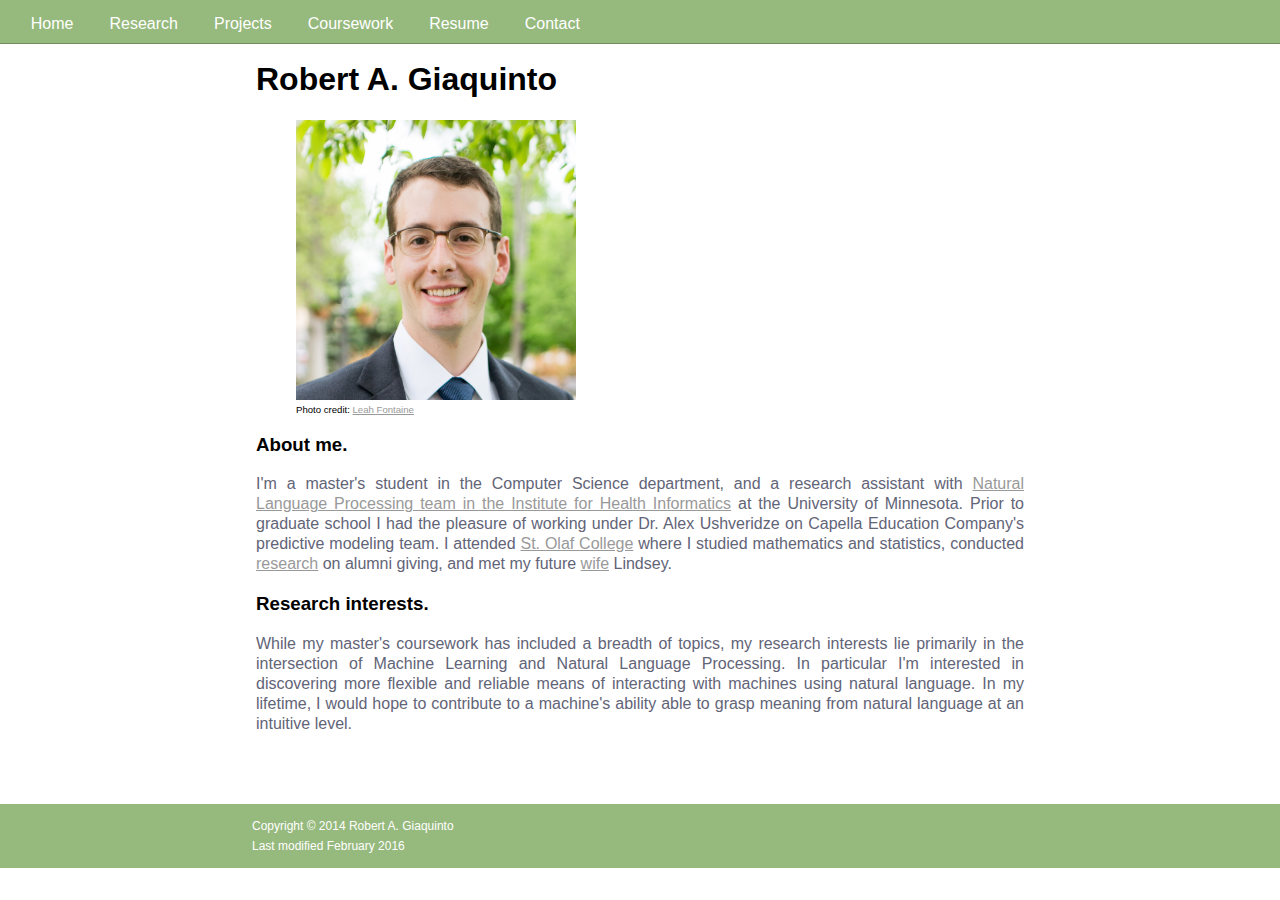
==== index.html @ 69ba517b "Removed the drop-down menu bar that wasn't working. Added some additional about me content." ====
<!DOCTYPE html>

<html>
<head>
<meta charset="utf-8">
<meta name="keywords" content="machine learning, artificial intelligence, statistics"/>
<meta name="description" content="Robert A. Giaquinto"/>

<title>Robert A. Giaquinto</title>
<link type="text/css" href="style.css" rel="stylesheet"/>
</head>

<body>
  <header>
  <h1>Robert A. Giaquinto</h1>
  </header>

  <nav class="main-nav">
    <ul>
      <li><a href="#">Home</a></li>
      <li><a href="research.html">Research</a></li>
      <li>
        <a href="projects.html">Projects</a>
        <!--
          <ul>
          <li><a href="">Artificial Intelligence</a></li>
          <li><a href="">Machine Learning</a></li>
          <li><a href="">Computer Vision</a></li>
          <li><a href="">Natural Language Processing</a></li>
          </ul>
        -->
      </li>
      <li><a href="coursework.html">Coursework</a></li>
      <li><a href="RAG_Resume.pdf">Resume</a></li>
      <li><a href="contact.html">Contact</a></li>
    <ul>
  </nav>

  <section id="main-content">

  <figure>
    <img src="images/me.jpg" width="280px" height="280px" alt="Me"/>
    <figcaption>Photo credit: <a href="http://leahfontaine.com/"> Leah Fontaine</a></figcaption>
  </figure>
  <h3>About me.</h3>

  <p>I'm a master's student in the Computer Science department, and a research assistant with <a href="https://healthinformatics.umn.edu/research/nlpie-group">Natural Language Processing team in the Institute for Health Informatics</a> at the University of Minnesota. Prior to graduate school I had the pleasure of working under Dr. Alex Ushveridze on Capella Education Company's predictive modeling team. I attended <a href="http://wp.stolaf.edu/">St. Olaf College</a> where I studied mathematics and statistics, conducted <a href="http://wp.stolaf.edu/cir/">research</a> on alumni giving, and met my future <a href="http://mnbride.com/real-weddings/lindsey-robert-spring-wedding-minnesota-boat-club">wife</a> Lindsey.</p>

  <h3>Research interests.</h3>

  <p>While my master's coursework has included a breadth of topics, my research interests lie primarily in the intersection of Machine Learning and Natural Language Processing. In particular I'm interested in discovering more flexible and reliable means of interacting with machines using natural language. In my lifetime, I would hope to contribute to a machine's ability able to grasp meaning from natural language at an intuitive level.<br /></p>

  </section>
  <br /><br /><br />

  <footer>
    <p>Copyright &#169; 2014 Robert A. Giaquinto<br>
    Last modified February 2016</p>
  </footer>
</body>

</html>
---- style.css ----
body {
	background-color: #FFFFFF;
	margin-left: auto;
	margin-right: auto;
	padding: 2em 2em;
	font-family: Verdana, Arial, Helvetica, sans-serif;
	width: 60%;
	/*border: 0.3em gray solid;*/
}

a {
	color: #999999;
}

p {
	line-height: 20px;
	color: #626477;
	text-align: justify;
}


h1 {
	font-family: Verdana, Arial, Helvetica, sans-serif;
	color: #000000;
}

img {
	border: 0px;
}

ul, li {
	padding: 0;
	margin: 0;
	color: #626477;
}



/*Main Navigation */
.main-nav {
position: absolute;
top: 0;
left: 0;
width: 100%;
background: #96b97d;
border-bottom: 1px solid #738b61;
padding-left: 1em;
}
.main-nav ul {
list-style-type: none;
padding: .3em;
margin: 0;
}
.main-nav li {
float: left;
margin-right: 1em;
}
.main-nav li a {
display: block;
padding: 0.625em;
background: #96b97d;
color: white;
text-decoration: none;
}
.main-nav li a:hover {
color: gray;
}
.main-nav li ul {
display: none;
position: absolute;
padding: 0;
}
.main-nav li:hover ul {
display: block;
}

.main-nav ul ul {
    position: absolute; top: 100%;
    display: none;
    border: 1px solid #738b61;
}

.main-nav li ul ul {
	float: none;
	border-top: 5px solid #738b61;
	border-bottom: 5px solid #738b61;
	position: relative;
}

.main-nav li:hover ul ul {
display: block;
}




/* FOOTER */
footer {
 	position: absolute;
 	overflow: hidden;
 	clear: both;
	left: 0;

	padding-left: 21em;
	width: 100%;
	background: #96b97d;
	font-size: 75%
}

footer p {
	color: white;
}

figcaption {
	padding: 0px;
	font-size: 0.6em;
	border: none;
	background: transparent;
	word-wrap:normal;
}
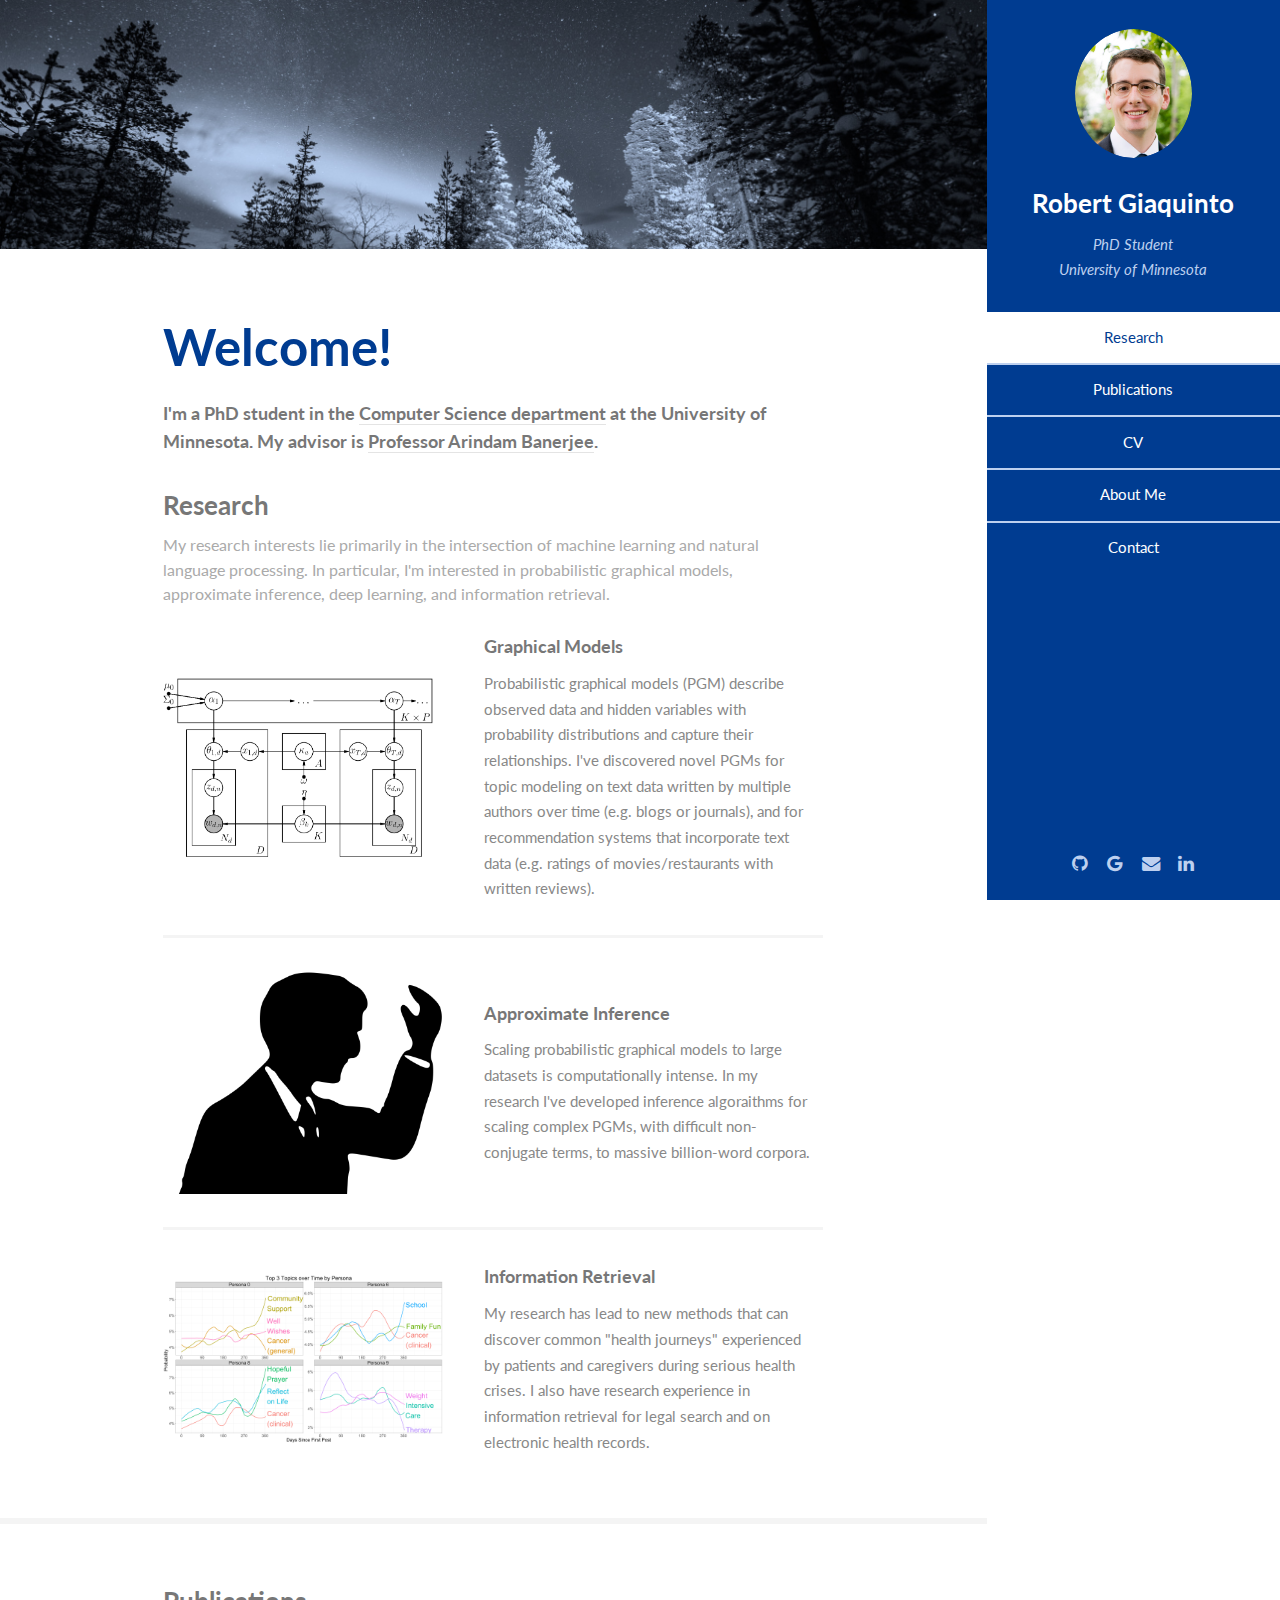
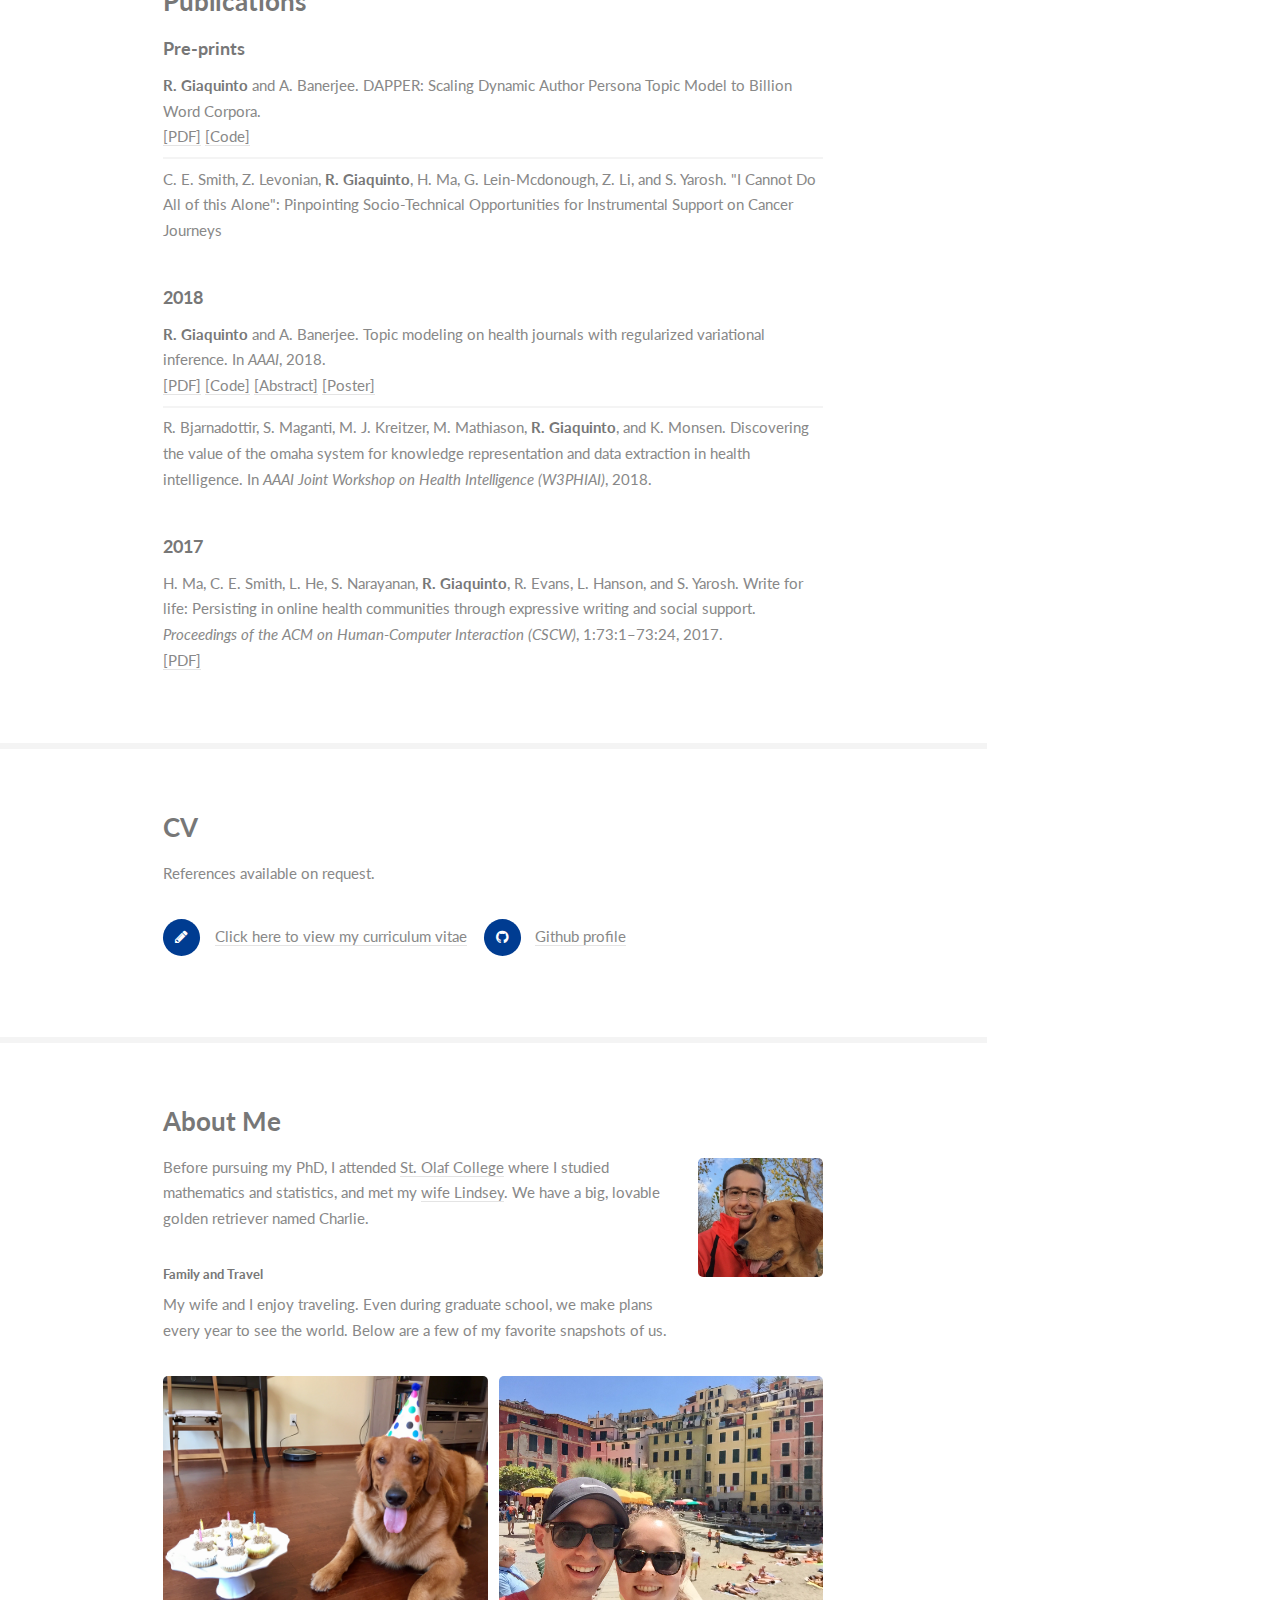
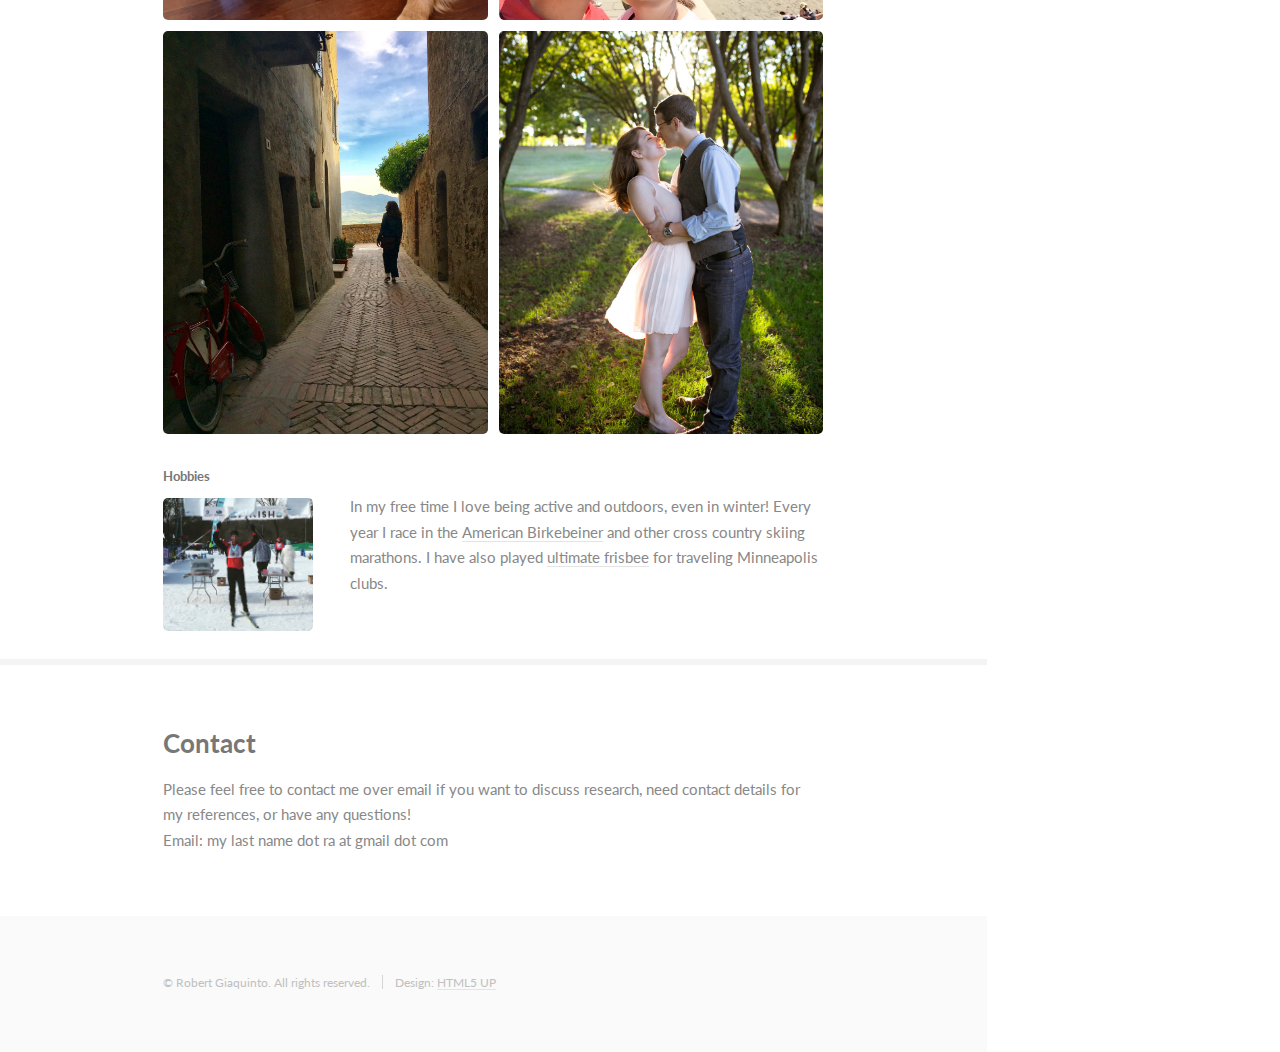
==== commit bd952c15: "new website launch" ====
--- a/index.html
+++ b/index.html
@@ -1,63 +1,510 @@
-<!DOCTYPE html>
-
-<html>
-<head>
-<meta charset="utf-8">
-<meta name="keywords" content="machine learning, artificial intelligence, statistics"/>
-<meta name="description" content="Robert A. Giaquinto"/>
-
-<title>Robert A. Giaquinto</title>
-<link type="text/css" href="style.css" rel="stylesheet"/>
-</head>
-
-<body>
-  <header>
-  <h1>Robert A. Giaquinto</h1>
-  </header>
-
-  <nav class="main-nav">
-    <ul>
-      <li><a href="#">Home</a></li>
-      <li><a href="research.html">Research</a></li>
-      <li>
-        <a href="projects.html">Projects</a>
-        <!--
-          <ul>
-          <li><a href="">Artificial Intelligence</a></li>
-          <li><a href="">Machine Learning</a></li>
-          <li><a href="">Computer Vision</a></li>
-          <li><a href="">Natural Language Processing</a></li>
-          </ul>
-        -->
-      </li>
-      <li><a href="coursework.html">Coursework</a></li>
-      <li><a href="RAG_Resume.pdf">Resume</a></li>
-      <li><a href="contact.html">Contact</a></li>
-    <ul>
-  </nav>
-
-  <section id="main-content">
-
-  <figure>
-    <img src="images/me.jpg" width="280px" height="280px" alt="Me"/>
-    <figcaption>Photo credit: <a href="http://leahfontaine.com/"> Leah Fontaine</a></figcaption>
-  </figure>
-  <h3>About me.</h3>
-
-  <p>I'm a master's student in the Computer Science department, and a research assistant with <a href="https://healthinformatics.umn.edu/research/nlpie-group">Natural Language Processing team in the Institute for Health Informatics</a> at the University of Minnesota. Prior to graduate school I had the pleasure of working under Dr. Alex Ushveridze on Capella Education Company's predictive modeling team. I attended <a href="http://wp.stolaf.edu/">St. Olaf College</a> where I studied mathematics and statistics, conducted <a href="http://wp.stolaf.edu/cir/">research</a> on alumni giving, and met my future <a href="http://mnbride.com/real-weddings/lindsey-robert-spring-wedding-minnesota-boat-club">wife</a> Lindsey.</p>
-
-  <h3>Research interests.</h3>
-
-  <p>While my master's coursework has included a breadth of topics, my research interests lie primarily in the intersection of Machine Learning and Natural Language Processing. In particular I'm interested in discovering more flexible and reliable means of interacting with machines using natural language. In my lifetime, I would hope to contribute to a machine's ability able to grasp meaning from natural language at an intuitive level.<br /></p>
-
-  </section>
-  <br /><br /><br />
-
-  <footer>
-    <p>Copyright &#169; 2014 Robert A. Giaquinto<br>
-    Last modified February 2016</p>
-  </footer>
-</body>
-
-</html>
-
+<!DOCTYPE HTML>
+<!--
+	Read Only by HTML5 UP
+	html5up.net | @ajlkn
+	Free for personal and commercial use under the CCA 3.0 license (html5up.net/license)
+-->
+<html>
+	<head>
+		<title>Robert Giaquinto</title>
+		<meta charset="utf-8" />
+		<meta name="viewport" content="width=device-width, initial-scale=1, user-scalable=no" />
+		<link rel="stylesheet" href="assets/css/main.css" />
+	</head>
+	<body class="is-preload">
+
+		<!-- Header -->
+			<section id="header">
+				<header>
+					<span class="image avatar"><img src="images/Robert_Giaquinto.png" alt="" /></span>
+					<h1 id="logo"><a href="#">Robert Giaquinto</a></h1>
+					<p><!--[-->PhD Student<!--]--><br />
+					<!--[-->University of Minnesota<!--]--></p>
+				</header>
+				<nav id="nav">
+					<ul>
+						<li><a href="#one" class="active">Research</a></li>
+						<li><a href="#two">Publications</a></li>
+						<li><a href="#three">CV</a></li>
+						<li><a href="#four">About Me</a></li>
+						<li><a href="#five">Contact</a></li>
+					</ul>
+				</nav>
+				<footer>
+					<ul class="icons">
+						<li><a href="http://github.com/robert-giaquinto/" class="icon fa-github"><span class="label">Github</span></a></li>
+						<li><a href="https://scholar.google.com/citations?user=s7MpvDUAAAAJ&hl=en" class="icon fa-google"><span class="label">Scholar</span></a></li>
+						<li><a href="mailto:giaquinto.ra@gmail.com" class="icon fa-envelope"><span class="label">Email</span></a></li>
+						<li><a href="https://www.linkedin.com/in/robert-giaquinto-b05a8a17/" class="icon fa-linkedin"><span class="label">Linkedin</span></a></li>
+					</ul>
+				</footer>
+			</section>
+
+		<!-- Wrapper -->
+			<div id="wrapper">
+
+				<!-- Main -->
+					<div id="main">
+
+						<!-- One -->
+							<section id="one">
+								<div class="image main" data-position="center">
+									<img src="images/banner.jpg" alt="" />
+								</div>
+								<div class="container">
+									<header class="major">
+										<h2>Welcome!</h2>
+										<p>I'm a PhD student in the <a href="https://www.cs.umn.edu/">Computer Science department</a> at the University of Minnesota. My advisor is <a href="http://www-users.cs.umn.edu/~banerjee/">Professor Arindam Banerjee</a>. </p>
+										<h3>Research</h3>
+										<p>My research interests lie primarily in the intersection of machine learning and natural language processing. In particular, I'm interested in probabilistic graphical models, approximate inference, deep learning, and information retrieval.</p>
+									</header>
+									<div class="features">
+										<article>
+											<a href="#" class="image"><img src="images/dap.png" alt="DAP Topic Model" /></a>
+											<div class="inner">
+												<h4><!--[-->Graphical Models<!--]--></h4>
+												<p>Probabilistic graphical models (PGM) describe observed data and hidden variables with probability distributions and capture their relationships. I've discovered novel PGMs for topic modeling on text data written by multiple authors over time (e.g. blogs or journals), and for recommendation systems that incorporate text data (e.g. ratings of movies/restaurants with written reviews).</p>
+											</div>
+										</article>
+										<article>
+											<a href="#" class="image"><img src="images/dapper.png" alt="DAPPER" /></a>
+											<div class="inner">
+												<h4><!--[-->Approximate Inference<!--]--></h4>
+												<p>Scaling probabilistic graphical models to large datasets is computationally intense. In my research I've developed inference algoraithms for scaling complex PGMs, with difficult non-conjugate terms, to massive billion-word corpora.</p>
+											</div>
+										</article>
+										<article>
+											<a href="#" class="image"><img src="images/personas.png" alt="Latent Personas in Journals" /></a>
+											<div class="inner">
+												<h4><!--[-->Information Retrieval<!--]--></h4>
+												<p>My research has lead to new methods that can discover common "health journeys" experienced by patients and caregivers during serious health crises. I also have research experience in information retrieval for legal search and on electronic health records.</p>
+											</div>
+										</article>
+									</div>
+								</div>
+							</section>
+
+						<!-- Two -->
+							<section id="two">
+								<div class="container">
+									<h3>Publications</h3>
+									<div class="row">
+										<div class="col-12-xsmall">
+											<h4>Pre-prints</h4>
+											<ul class="alt">
+												<li><strong>R. Giaquinto</strong> and A. Banerjee. DAPPER: Scaling Dynamic Author Persona Topic Model to Billion Word Corpora. <br /> <a href="#">[PDF]</a>  <a href="http://github.com/robert-giaquinto/dapper">[Code]</a></li>
+												<li>C. E. Smith, Z. Levonian, <strong>R. Giaquinto</strong>, H. Ma, G. Lein-Mcdonough, Z. Li, and S. Yarosh. "I Cannot Do All of this Alone": Pinpointing Socio-Technical Opportunities for Instrumental Support on Cancer Journeys</li>
+											</ul>
+											<h4>2018</h4>
+											<ul class="alt">
+												<li><strong>R. Giaquinto</strong> and A. Banerjee. Topic modeling on health journals with regularized variational inference. In <i>AAAI</i>, 2018. <br /> <a href="https://arxiv.org/abs/1801.04958">[PDF]</a> <a href="http://github.com/robert-giaquinto/dynamic-author-persona-topic-model">[Code]</a> <a href="dap_abstract.pdf">[Abstract]</a> <a href="dap_poster.pdf">[Poster]</a></li>
+												<li>R. Bjarnadottir, S. Maganti, M. J. Kreitzer, M. Mathiason, <strong>R. Giaquinto</strong>, and K. Monsen. Discovering the value of the omaha system for knowledge representation and data extraction in health intelligence. In <i>AAAI Joint Workshop on Health Intelligence (W3PHIAI)</i>, 2018.</li>
+											</ul>
+											<h4>2017</h4>
+											<ul class="alt">
+												<li>H. Ma, C. E. Smith, L. He, S. Narayanan, <strong>R. Giaquinto</strong>, R. Evans, L. Hanson, and S. Yarosh. Write for life: Persisting in online health communities through expressive writing and social support. <i>Proceedings of the ACM on Human-Computer Interaction (CSCW)</i>, 1:73:1–73:24, 2017. <br /> <a href="https://grouplens.org/site-content/uploads/write-life-final.pdf">[PDF]</a></li>
+											</ul>
+										</div>
+									</div>
+								</div>
+							</section>
+
+						<!-- three -->
+							<section id="three">
+								<div class="container">
+									<h3>CV</h3>
+									<p>References available on request.</p>
+									<ul class="feature-icons">
+										<li class="fa-pencil"><a href="http://www-users.cs.umn.edu/~smit7982/RAG.pdf">Click here to view my curriculum vitae</a></li>
+										<li class="fa-github"><a href="http://github.com/robert-giaquinto/">Github profile</a></li>
+									</ul>
+								</div>
+							</section>
+
+						<!-- Four -->
+							<section id="four">
+								<div class="container">
+									<h3>About Me</h3>
+									<p><span class="image right"><img src="images/me2.jpg" alt="Me and Charlie Dog" width="125px" height="auto" /></span>Before pursuing my PhD, I attended <a href="http://wp.stolaf.edu/">St. Olaf College</a> where I studied mathematics and statistics, and met my <a href="http://mnbride.com/real-weddings/lindsey-robert-spring-wedding-minnesota-boat-club">wife Lindsey</a>. We have a big, lovable golden retriever named Charlie.</p>
+
+									<h5>Family and Travel</h5>
+									<p>My wife and I enjoy traveling. Even during graduate school, we make plans every year to see the world. Below are a few of my favorite snapshots of us.</p>
+									<div class="box alt">
+										<div class="row gtr-50 gtr-uniform">
+											<div class="col-6"><span class="image fit"><img src="images/charlie2.jpg" alt="" /></span></div>
+											<div class="col-6"><span class="image fit"><img src="images/italy2.jpg" alt="" /></span></div>
+
+											<div class="col-6"><span class="image fit"><img src="images/italy3.jpg" alt="" /></span></div>
+											<div class="col-6"><span class="image fit"><img src="images/engagement.jpg" alt="" /></span></div>
+										</div>
+									</div>
+
+									<h5>Hobbies</h5>
+									<p><span class="image left"><img src="images/ski1.jpg" alt="loppet" width="150px" height="auto" /></span>In my free time I love being active and outdoors, even in winter! Every year I race in the <a href="http://www.birkie.com/ski/events/birkie/">American Birkebeiner</a> and other cross country skiing marathons. I have also played <a href="https://www.youtube.com/user/usaultimate/videos">ultimate frisbee</a> for traveling Minneapolis clubs.</p>
+								</div>
+							</section>
+
+						<!-- Five -->
+							<section id="five">
+								<div class="container">
+									<h3>Contact</h3>
+									<p>Please feel free to contact me over email if you want to discuss research, need contact details for my references, or have any questions!
+									</br>Email: my last name dot ra at gmail dot com</p>
+								</div>
+							</section>
+
+						<!-- Five -->
+						<!--
+							<section id="five">
+								<div class="container">
+									<h3>Elements</h3>
+
+									<section>
+										<h4>Text</h4>
+										<p>This is <b>bold</b> and this is <strong>strong</strong>. This is <i>italic</i> and this is <em>emphasized</em>.
+										This is <sup>superscript</sup> text and this is <sub>subscript</sub> text.
+										This is <u>underlined</u> and this is code: <code>for (;;) { ... }</code>. Finally, <a href="#">this is a link</a>.</p>
+										<hr />
+										<header>
+											<h4>Heading with a Subtitle</h4>
+											<p>Lorem ipsum dolor sit amet nullam id egestas urna aliquam</p>
+										</header>
+										<p>Nunc lacinia ante nunc ac lobortis. Interdum adipiscing gravida odio porttitor sem non mi integer non faucibus ornare mi ut ante amet placerat aliquet. Volutpat eu sed ante lacinia sapien lorem accumsan varius montes viverra nibh in adipiscing blandit tempus accumsan.</p>
+										<header>
+											<h5>Heading with a Subtitle</h5>
+											<p>Lorem ipsum dolor sit amet nullam id egestas urna aliquam</p>
+										</header>
+										<p>Nunc lacinia ante nunc ac lobortis. Interdum adipiscing gravida odio porttitor sem non mi integer non faucibus ornare mi ut ante amet placerat aliquet. Volutpat eu sed ante lacinia sapien lorem accumsan varius montes viverra nibh in adipiscing blandit tempus accumsan.</p>
+										<hr />
+										<h2>Heading Level 2</h2>
+										<h3>Heading Level 3</h3>
+										<h4>Heading Level 4</h4>
+										<h5>Heading Level 5</h5>
+										<h6>Heading Level 6</h6>
+										<hr />
+										<h5>Blockquote</h5>
+										<blockquote>Fringilla nisl. Donec accumsan interdum nisi, quis tincidunt felis sagittis eget tempus euismod. Vestibulum ante ipsum primis in faucibus vestibulum. Blandit adipiscing eu felis iaculis volutpat ac adipiscing accumsan faucibus. Vestibulum ante ipsum primis in faucibus lorem ipsum dolor sit amet nullam adipiscing eu felis.</blockquote>
+										<h5>Preformatted</h5>
+										<pre><code>i = 0;
+
+while (!deck.isInOrder()) {
+    print 'Iteration ' + i;
+    deck.shuffle();
+    i++;
+}
+
+print 'It took ' + i + ' iterations to sort the deck.';</code></pre>
+									</section>
+
+									<section>
+										<h4>Lists</h4>
+										<div class="row">
+											<div class="col-6 col-12-xsmall">
+												<h5>Unordered</h5>
+												<ul>
+													<li>Dolor pulvinar etiam magna etiam.</li>
+													<li>Sagittis adipiscing lorem eleifend.</li>
+													<li>Felis enim feugiat dolore viverra.</li>
+												</ul>
+												<h5>Alternate</h5>
+												<ul class="alt">
+													<li>Dolor pulvinar etiam magna etiam.</li>
+													<li>Sagittis adipiscing lorem eleifend.</li>
+													<li>Felis enim feugiat dolore viverra.</li>
+												</ul>
+											</div>
+											<div class="col-6 col-12-xsmall">
+												<h5>Ordered</h5>
+												<ol>
+													<li>Dolor pulvinar etiam magna etiam.</li>
+													<li>Etiam vel felis at lorem sed viverra.</li>
+													<li>Felis enim feugiat dolore viverra.</li>
+													<li>Dolor pulvinar etiam magna etiam.</li>
+													<li>Etiam vel felis at lorem sed viverra.</li>
+													<li>Felis enim feugiat dolore viverra.</li>
+												</ol>
+												<h5>Icons</h5>
+												<ul class="icons">
+													<li><a href="#" class="icon fa-twitter"><span class="label">Twitter</span></a></li>
+													<li><a href="#" class="icon fa-facebook"><span class="label">Facebook</span></a></li>
+													<li><a href="#" class="icon fa-instagram"><span class="label">Instagram</span></a></li>
+													<li><a href="#" class="icon fa-github"><span class="label">Github</span></a></li>
+													<li><a href="#" class="icon fa-dribbble"><span class="label">Dribbble</span></a></li>
+													<li><a href="#" class="icon fa-tumblr"><span class="label">Tumblr</span></a></li>
+												</ul>
+											</div>
+										</div>
+										<h5>Actions</h5>
+										<ul class="actions">
+											<li><a href="#" class="button primary">Default</a></li>
+											<li><a href="#" class="button">Default</a></li>
+											<li><a href="#" class="button alt">Default</a></li>
+										</ul>
+										<ul class="actions small">
+											<li><a href="#" class="button primary small">Small</a></li>
+											<li><a href="#" class="button small">Small</a></li>
+											<li><a href="#" class="button alt small">Small</a></li>
+										</ul>
+										<div class="row">
+											<div class="col-3 col-6-medium col-12-xsmall">
+												<ul class="actions stacked">
+													<li><a href="#" class="button primary">Default</a></li>
+													<li><a href="#" class="button">Default</a></li>
+													<li><a href="#" class="button alt">Default</a></li>
+												</ul>
+											</div>
+											<div class="col-3 col-6 col-12-xsmall">
+												<ul class="actions stacked">
+													<li><a href="#" class="button primary small">Small</a></li>
+													<li><a href="#" class="button small">Small</a></li>
+													<li><a href="#" class="button alt small">Small</a></li>
+												</ul>
+											</div>
+											<div class="col-3 col-6-medium col-12-xsmall">
+												<ul class="actions stacked">
+													<li><a href="#" class="button primary fit">Default</a></li>
+													<li><a href="#" class="button fit">Default</a></li>
+													<li><a href="#" class="button alt fit">Default</a></li>
+												</ul>
+											</div>
+											<div class="col-3 col-6-medium col-12-xsmall">
+												<ul class="actions stacked">
+													<li><a href="#" class="button primary small fit">Small</a></li>
+													<li><a href="#" class="button small fit">Small</a></li>
+													<li><a href="#" class="button alt small fit">Small</a></li>
+												</ul>
+											</div>
+										</div>
+									</section>
+
+									<section>
+										<h4>Table</h4>
+										<h5>Default</h5>
+										<div class="table-wrapper">
+											<table>
+												<thead>
+													<tr>
+														<th>Name</th>
+														<th>Description</th>
+														<th>Price</th>
+													</tr>
+												</thead>
+												<tbody>
+													<tr>
+														<td>Item One</td>
+														<td>Ante turpis integer aliquet porttitor.</td>
+														<td>29.99</td>
+													</tr>
+													<tr>
+														<td>Item Two</td>
+														<td>Vis ac commodo adipiscing arcu aliquet.</td>
+														<td>19.99</td>
+													</tr>
+													<tr>
+														<td>Item Three</td>
+														<td> Morbi faucibus arcu accumsan lorem.</td>
+														<td>29.99</td>
+													</tr>
+													<tr>
+														<td>Item Four</td>
+														<td>Vitae integer tempus condimentum.</td>
+														<td>19.99</td>
+													</tr>
+													<tr>
+														<td>Item Five</td>
+														<td>Ante turpis integer aliquet porttitor.</td>
+														<td>29.99</td>
+													</tr>
+												</tbody>
+												<tfoot>
+													<tr>
+														<td colspan="2"></td>
+														<td>100.00</td>
+													</tr>
+												</tfoot>
+											</table>
+										</div>
+
+										<h5>Alternate</h5>
+										<div class="table-wrapper">
+											<table class="alt">
+												<thead>
+													<tr>
+														<th>Name</th>
+														<th>Description</th>
+														<th>Price</th>
+													</tr>
+												</thead>
+												<tbody>
+													<tr>
+														<td>Item One</td>
+														<td>Ante turpis integer aliquet porttitor.</td>
+														<td>29.99</td>
+													</tr>
+													<tr>
+														<td>Item Two</td>
+														<td>Vis ac commodo adipiscing arcu aliquet.</td>
+														<td>19.99</td>
+													</tr>
+													<tr>
+														<td>Item Three</td>
+														<td> Morbi faucibus arcu accumsan lorem.</td>
+														<td>29.99</td>
+													</tr>
+													<tr>
+														<td>Item Four</td>
+														<td>Vitae integer tempus condimentum.</td>
+														<td>19.99</td>
+													</tr>
+													<tr>
+														<td>Item Five</td>
+														<td>Ante turpis integer aliquet porttitor.</td>
+														<td>29.99</td>
+													</tr>
+												</tbody>
+												<tfoot>
+													<tr>
+														<td colspan="2"></td>
+														<td>100.00</td>
+													</tr>
+												</tfoot>
+											</table>
+										</div>
+									</section>
+
+									<section>
+										<h4>Buttons</h4>
+										<ul class="actions">
+											<li><a href="#" class="button primary">Primary</a></li>
+											<li><a href="#" class="button">Default</a></li>
+											<li><a href="#" class="button alt">Alternate</a></li>
+										</ul>
+										<ul class="actions">
+											<li><a href="#" class="button primary large">Large</a></li>
+											<li><a href="#" class="button">Default</a></li>
+											<li><a href="#" class="button alt small">Small</a></li>
+										</ul>
+										<ul class="actions fit">
+											<li><a href="#" class="button primary fit">Fit</a></li>
+											<li><a href="#" class="button fit">Fit</a></li>
+											<li><a href="#" class="button alt fit">Fit</a></li>
+										</ul>
+										<ul class="actions fit small">
+											<li><a href="#" class="button primary fit small">Fit + Small</a></li>
+											<li><a href="#" class="button fit small">Fit + Small</a></li>
+											<li><a href="#" class="button alt fit small">Fit + Small</a></li>
+										</ul>
+										<ul class="actions">
+											<li><a href="#" class="button primary icon fa-download">Icon</a></li>
+											<li><a href="#" class="button icon fa-download">Icon</a></li>
+											<li><a href="#" class="button alt icon fa-check">Icon</a></li>
+										</ul>
+										<ul class="actions">
+											<li><span class="button primary disabled">Primary</span></li>
+											<li><span class="button disabled">Default</span></li>
+											<li><span class="button alt disabled">Alternate</span></li>
+										</ul>
+									</section>
+
+									<section>
+										<h4>Form</h4>
+										<form method="post" action="#">
+											<div class="row gtr-uniform">
+												<div class="col-6 col-12-xsmall">
+													<input type="text" name="demo-name" id="demo-name" value="" placeholder="Name" />
+												</div>
+												<div class="col-6 col-12-xsmall">
+													<input type="email" name="demo-email" id="demo-email" value="" placeholder="Email" />
+												</div>
+												<div class="col-12">
+													<select name="demo-category" id="demo-category">
+														<option value="">- Category -</option>
+														<option value="1">Manufacturing</option>
+														<option value="1">Shipping</option>
+														<option value="1">Administration</option>
+														<option value="1">Human Resources</option>
+													</select>
+												</div>
+												<div class="col-4 col-12-medium">
+													<input type="radio" id="demo-priority-low" name="demo-priority" checked>
+													<label for="demo-priority-low">Low Priority</label>
+												</div>
+												<div class="col-4 col-12-medium">
+													<input type="radio" id="demo-priority-normal" name="demo-priority">
+													<label for="demo-priority-normal">Normal Priority</label>
+												</div>
+												<div class="col-4 col-12-medium">
+													<input type="radio" id="demo-priority-high" name="demo-priority">
+													<label for="demo-priority-high">High Priority</label>
+												</div>
+												<div class="col-6 col-12-medium">
+													<input type="checkbox" id="demo-copy" name="demo-copy">
+													<label for="demo-copy">Email me a copy of this message</label>
+												</div>
+												<div class="col-6 col-12-medium">
+													<input type="checkbox" id="demo-human" name="demo-human" checked>
+													<label for="demo-human">I am a human and not a robot</label>
+												</div>
+												<div class="col-12">
+													<textarea name="demo-message" id="demo-message" placeholder="Enter your message" rows="6"></textarea>
+												</div>
+												<div class="col-12">
+													<ul class="actions">
+														<li><input type="submit" value="Send Message" /></li>
+														<li><input type="reset" value="Reset" class="alt" /></li>
+													</ul>
+												</div>
+											</div>
+										</form>
+									</section>
+
+									<section>
+										<h4>Image</h4>
+										<h5>Fit</h5>
+										<span class="image fit"><img src="images/banner.jpg" alt="" /></span>
+										<div class="box alt">
+											<div class="row gtr-50 gtr-uniform">
+												<div class="col-4"><span class="image fit"><img src="images/pic01.jpg" alt="" /></span></div>
+												<div class="col-4"><span class="image fit"><img src="images/pic02.jpg" alt="" /></span></div>
+												<div class="col-4"><span class="image fit"><img src="images/pic03.jpg" alt="" /></span></div>
+												<div class="col-4"><span class="image fit"><img src="images/pic02.jpg" alt="" /></span></div>
+												<div class="col-4"><span class="image fit"><img src="images/pic03.jpg" alt="" /></span></div>
+												<div class="col-4"><span class="image fit"><img src="images/pic01.jpg" alt="" /></span></div>
+												<div class="col-4"><span class="image fit"><img src="images/pic03.jpg" alt="" /></span></div>
+												<div class="col-4"><span class="image fit"><img src="images/pic01.jpg" alt="" /></span></div>
+												<div class="col-4"><span class="image fit"><img src="images/pic02.jpg" alt="" /></span></div>
+											</div>
+										</div>
+										<h5>Left &amp; Right</h5>
+										<p><span class="image left"><img src="images/avatar.jpg" alt="" /></span>Fringilla nisl. Donec accumsan interdum nisi, quis tincidunt felis sagittis eget. tempus euismod. Vestibulum ante ipsum primis in faucibus vestibulum. Blandit adipiscing eu felis iaculis volutpat ac adipiscing accumsan eu faucibus. Integer ac pellentesque praesent tincidunt felis sagittis eget. tempus euismod. Vestibulum ante ipsum primis in faucibus vestibulum. Blandit adipiscing eu felis iaculis volutpat ac adipiscing accumsan eu faucibus. Integer ac pellentesque praesent. Donec accumsan interdum nisi, quis tincidunt felis sagittis eget. tempus euismod. Vestibulum ante ipsum primis in faucibus vestibulum. Blandit adipiscing eu felis iaculis volutpat ac adipiscing accumsan eu faucibus. Integer ac pellentesque praesent tincidunt felis sagittis eget. tempus euismod. Vestibulum ante ipsum primis in faucibus vestibulum. Blandit adipiscing eu felis iaculis volutpat ac adipiscing accumsan eu faucibus. Integer ac pellentesque praesent.</p>
+										<p><span class="image right"><img src="images/avatar.jpg" alt="" /></span>Fringilla nisl. Donec accumsan interdum nisi, quis tincidunt felis sagittis eget. tempus euismod. Vestibulum ante ipsum primis in faucibus vestibulum. Blandit adipiscing eu felis iaculis volutpat ac adipiscing accumsan eu faucibus. Integer ac pellentesque praesent tincidunt felis sagittis eget. tempus euismod. Vestibulum ante ipsum primis in faucibus vestibulum. Blandit adipiscing eu felis iaculis volutpat ac adipiscing accumsan eu faucibus. Integer ac pellentesque praesent. Donec accumsan interdum nisi, quis tincidunt felis sagittis eget. tempus euismod. Vestibulum ante ipsum primis in faucibus vestibulum. Blandit adipiscing eu felis iaculis volutpat ac adipiscing accumsan eu faucibus. Integer ac pellentesque praesent tincidunt felis sagittis eget. tempus euismod. Vestibulum ante ipsum primis in faucibus vestibulum. Blandit adipiscing eu felis iaculis volutpat ac adipiscing accumsan eu faucibus. Integer ac pellentesque praesent.</p>
+									</section>
+
+								</div>
+							</section>
+						-->
+
+					</div>
+
+				<!-- Footer -->
+					<section id="footer">
+						<div class="container">
+							<ul class="copyright">
+								<li>&copy; Robert Giaquinto. All rights reserved.</li><li>Design: <a href="http://html5up.net">HTML5 UP</a></li>
+							</ul>
+						</div>
+					</section>
+
+			</div>
+
+		<!-- Scripts -->
+			<script src="assets/js/jquery.min.js"></script>
+			<script src="assets/js/jquery.scrollex.min.js"></script>
+			<script src="assets/js/jquery.scrolly.min.js"></script>
+			<script src="assets/js/browser.min.js"></script>
+			<script src="assets/js/breakpoints.min.js"></script>
+			<script src="assets/js/util.js"></script>
+			<script src="assets/js/main.js"></script>
+
+	</body>
+</html>
--- a/assets/css/main.css
+++ b/assets/css/main.css
@@ -0,0 +1,1982 @@
+@import url("font-awesome.min.css");
+@import url("https://fonts.googleapis.com/css?family=Lato:400,400italic,700,700italic|Source+Code+Pro:400");
+/*
+	Read Only by HTML5 UP
+	html5up.net | @ajlkn
+	Free for personal and commercial use under the CCA 3.0 license (html5up.net/license)
+*/
+html, body, div, span, applet, object,
+iframe, h1, h2, h3, h4, h5, h6, p, blockquote,
+pre, a, abbr, acronym, address, big, cite,
+code, del, dfn, em, img, ins, kbd, q, s, samp,
+small, strike, strong, sub, sup, tt, var, b,
+u, i, center, dl, dt, dd, ol, ul, li, fieldset,
+form, label, legend, table, caption, tbody,
+tfoot, thead, tr, th, td, article, aside,
+canvas, details, embed, figure, figcaption,
+footer, header, hgroup, menu, nav, output, ruby,
+section, summary, time, mark, audio, video {
+  margin: 0;
+  padding: 0;
+  border: 0;
+  font-size: 100%;
+  font: inherit;
+  vertical-align: baseline; }
+
+article, aside, details, figcaption, figure,
+footer, header, hgroup, menu, nav, section {
+  display: block; }
+
+body {
+  line-height: 1; }
+
+ol, ul {
+  list-style: none; }
+
+blockquote, q {
+  quotes: none; }
+  blockquote:before, blockquote:after, q:before, q:after {
+    content: '';
+    content: none; }
+
+table {
+  border-collapse: collapse;
+  border-spacing: 0; }
+
+body {
+  -webkit-text-size-adjust: none; }
+
+mark {
+  background-color: transparent;
+  color: inherit; }
+
+input::-moz-focus-inner {
+  border: 0;
+  padding: 0; }
+
+input, select, textarea {
+  -moz-appearance: none;
+  -webkit-appearance: none;
+  -ms-appearance: none;
+  appearance: none; }
+
+/* Basic */
+html {
+  box-sizing: border-box; }
+
+*, *:before, *:after {
+  box-sizing: inherit; }
+
+body {
+  background: #fff; }
+  body.is-preload *, body.is-preload *:before, body.is-preload *:after {
+    -moz-animation: none !important;
+    -webkit-animation: none !important;
+    -ms-animation: none !important;
+    animation: none !important;
+    -moz-transition: none !important;
+    -webkit-transition: none !important;
+    -ms-transition: none !important;
+    transition: none !important; }
+
+body, input, select, textarea {
+  color: #888;
+  font-family: "Lato", sans-serif;
+  font-size: 16pt;
+  font-weight: 400;
+  line-height: 1.75em; }
+
+a {
+  -moz-transition: color 0.2s ease-in-out, border-color 0.2s ease-in-out;
+  -webkit-transition: color 0.2s ease-in-out, border-color 0.2s ease-in-out;
+  -ms-transition: color 0.2s ease-in-out, border-color 0.2s ease-in-out;
+  transition: color 0.2s ease-in-out, border-color 0.2s ease-in-out;
+  border-bottom: solid 1px #e4e4e4;
+  color: inherit;
+  text-decoration: none; }
+  a:hover {
+    border-bottom-color: transparent;
+    color: #003c91 !important; }
+
+strong, b {
+  color: #777;
+  font-weight: 700; }
+
+em, i {
+  font-style: italic; }
+
+p {
+  margin: 0 0 2.25em 0; }
+
+h1, h2, h3, h4, h5, h6 {
+  color: #777;
+  font-weight: 700;
+  line-height: 1em;
+  margin: 0 0 0.5625em 0; }
+  h1 a, h2 a, h3 a, h4 a, h5 a, h6 a {
+    border: 0;
+    color: inherit;
+    text-decoration: none; }
+
+h2 {
+  font-size: 2em;
+  line-height: 1.5em; }
+
+h3 {
+  font-size: 1.75em;
+  line-height: 1.5em; }
+
+h4 {
+  font-size: 1.25em;
+  line-height: 1.5em; }
+
+h5 {
+  font-size: 0.9em;
+  line-height: 1.5em; }
+
+h6 {
+  font-size: 0.7em;
+  line-height: 1.5em; }
+
+sub {
+  font-size: 0.8em;
+  position: relative;
+  top: 0.5em; }
+
+sup {
+  font-size: 0.8em;
+  position: relative;
+  top: -0.5em; }
+
+hr {
+  border: 0;
+  border-bottom: solid 2px #f4f4f4;
+  margin: 2.25em 0; }
+  hr.major {
+    margin: 3.375em 0; }
+
+blockquote {
+  border-left: solid 8px #e4e4e4;
+  font-style: italic;
+  margin: 0 0 2.25em 0;
+  padding: 0.5em 0 0.5em 2em; }
+
+code {
+  background: #555;
+  border-radius: 5px;
+  color: #fff;
+  font-family: "Source Code Pro", monospace;
+  font-size: 0.9em;
+  margin: 0 0.25em;
+  padding: 0.25em 0.65em; }
+
+pre {
+  font-family: "Source Code Pro", monospace;
+  font-size: 0.9em;
+  margin: 0 0 2.25em 0; }
+  pre code {
+    -webkit-overflow-scrolling: touch;
+    display: block;
+    line-height: 1.5em;
+    overflow-x: auto;
+    padding: 1em 1.5em; }
+
+.align-left {
+  text-align: left; }
+
+.align-center {
+  text-align: center; }
+
+.align-right {
+  text-align: right; }
+
+/* Row */
+.row {
+  display: flex;
+  flex-wrap: wrap;
+  box-sizing: border-box; }
+  .row > * {
+    box-sizing: border-box; }
+  .row.gtr-uniform > * > :last-child {
+    margin-bottom: 0; }
+  .row > .imp {
+    order: -1; }
+  .row > .col-1 {
+    width: 8.3333333333%; }
+  .row > .off-1 {
+    margin-left: 8.3333333333%; }
+  .row > .col-2 {
+    width: 16.6666666667%; }
+  .row > .off-2 {
+    margin-left: 16.6666666667%; }
+  .row > .col-3 {
+    width: 25%; }
+  .row > .off-3 {
+    margin-left: 25%; }
+  .row > .col-4 {
+    width: 33.3333333333%; }
+  .row > .off-4 {
+    margin-left: 33.3333333333%; }
+  .row > .col-5 {
+    width: 41.6666666667%; }
+  .row > .off-5 {
+    margin-left: 41.6666666667%; }
+  .row > .col-6 {
+    width: 50%; }
+  .row > .off-6 {
+    margin-left: 50%; }
+  .row > .col-7 {
+    width: 58.3333333333%; }
+  .row > .off-7 {
+    margin-left: 58.3333333333%; }
+  .row > .col-8 {
+    width: 66.6666666667%; }
+  .row > .off-8 {
+    margin-left: 66.6666666667%; }
+  .row > .col-9 {
+    width: 75%; }
+  .row > .off-9 {
+    margin-left: 75%; }
+  .row > .col-10 {
+    width: 83.3333333333%; }
+  .row > .off-10 {
+    margin-left: 83.3333333333%; }
+  .row > .col-11 {
+    width: 91.6666666667%; }
+  .row > .off-11 {
+    margin-left: 91.6666666667%; }
+  .row > .col-12 {
+    width: 100%; }
+  .row > .off-12 {
+    margin-left: 100%; }
+  .row.gtr-0 {
+    margin-top: 0;
+    margin-left: 0em; }
+    .row.gtr-0 > * {
+      padding: 0 0 0 0em; }
+    .row.gtr-0.gtr-uniform {
+      margin-top: 0em; }
+      .row.gtr-0.gtr-uniform > * {
+        padding-top: 0em; }
+  .row.gtr-25 {
+    margin-top: 0;
+    margin-left: -0.5em; }
+    .row.gtr-25 > * {
+      padding: 0 0 0 0.5em; }
+    .row.gtr-25.gtr-uniform {
+      margin-top: -0.5em; }
+      .row.gtr-25.gtr-uniform > * {
+        padding-top: 0.5em; }
+  .row.gtr-50 {
+    margin-top: 0;
+    margin-left: -1em; }
+    .row.gtr-50 > * {
+      padding: 0 0 0 1em; }
+    .row.gtr-50.gtr-uniform {
+      margin-top: -1em; }
+      .row.gtr-50.gtr-uniform > * {
+        padding-top: 1em; }
+  .row {
+    margin-top: 0;
+    margin-left: -2em; }
+    .row > * {
+      padding: 0 0 0 2em; }
+    .row.gtr-uniform {
+      margin-top: -2em; }
+      .row.gtr-uniform > * {
+        padding-top: 2em; }
+  .row.gtr-150 {
+    margin-top: 0;
+    margin-left: -3em; }
+    .row.gtr-150 > * {
+      padding: 0 0 0 3em; }
+    .row.gtr-150.gtr-uniform {
+      margin-top: -3em; }
+      .row.gtr-150.gtr-uniform > * {
+        padding-top: 3em; }
+  .row.gtr-200 {
+    margin-top: 0;
+    margin-left: -4em; }
+    .row.gtr-200 > * {
+      padding: 0 0 0 4em; }
+    .row.gtr-200.gtr-uniform {
+      margin-top: -4em; }
+      .row.gtr-200.gtr-uniform > * {
+        padding-top: 4em; }
+  @media screen and (max-width: 1680px) {
+    .row {
+      display: flex;
+      flex-wrap: wrap;
+      box-sizing: border-box; }
+      .row > * {
+        box-sizing: border-box; }
+      .row.gtr-uniform > * > :last-child {
+        margin-bottom: 0; }
+      .row > .imp-xlarge {
+        order: -1; }
+      .row > .col-1-xlarge {
+        width: 8.3333333333%; }
+      .row > .off-1-xlarge {
+        margin-left: 8.3333333333%; }
+      .row > .col-2-xlarge {
+        width: 16.6666666667%; }
+      .row > .off-2-xlarge {
+        margin-left: 16.6666666667%; }
+      .row > .col-3-xlarge {
+        width: 25%; }
+      .row > .off-3-xlarge {
+        margin-left: 25%; }
+      .row > .col-4-xlarge {
+        width: 33.3333333333%; }
+      .row > .off-4-xlarge {
+        margin-left: 33.3333333333%; }
+      .row > .col-5-xlarge {
+        width: 41.6666666667%; }
+      .row > .off-5-xlarge {
+        margin-left: 41.6666666667%; }
+      .row > .col-6-xlarge {
+        width: 50%; }
+      .row > .off-6-xlarge {
+        margin-left: 50%; }
+      .row > .col-7-xlarge {
+        width: 58.3333333333%; }
+      .row > .off-7-xlarge {
+        margin-left: 58.3333333333%; }
+      .row > .col-8-xlarge {
+        width: 66.6666666667%; }
+      .row > .off-8-xlarge {
+        margin-left: 66.6666666667%; }
+      .row > .col-9-xlarge {
+        width: 75%; }
+      .row > .off-9-xlarge {
+        margin-left: 75%; }
+      .row > .col-10-xlarge {
+        width: 83.3333333333%; }
+      .row > .off-10-xlarge {
+        margin-left: 83.3333333333%; }
+      .row > .col-11-xlarge {
+        width: 91.6666666667%; }
+      .row > .off-11-xlarge {
+        margin-left: 91.6666666667%; }
+      .row > .col-12-xlarge {
+        width: 100%; }
+      .row > .off-12-xlarge {
+        margin-left: 100%; }
+      .row.gtr-0 {
+        margin-top: 0;
+        margin-left: 0em; }
+        .row.gtr-0 > * {
+          padding: 0 0 0 0em; }
+        .row.gtr-0.gtr-uniform {
+          margin-top: 0em; }
+          .row.gtr-0.gtr-uniform > * {
+            padding-top: 0em; }
+      .row.gtr-25 {
+        margin-top: 0;
+        margin-left: -0.5em; }
+        .row.gtr-25 > * {
+          padding: 0 0 0 0.5em; }
+        .row.gtr-25.gtr-uniform {
+          margin-top: -0.5em; }
+          .row.gtr-25.gtr-uniform > * {
+            padding-top: 0.5em; }
+      .row.gtr-50 {
+        margin-top: 0;
+        margin-left: -1em; }
+        .row.gtr-50 > * {
+          padding: 0 0 0 1em; }
+        .row.gtr-50.gtr-uniform {
+          margin-top: -1em; }
+          .row.gtr-50.gtr-uniform > * {
+            padding-top: 1em; }
+      .row {
+        margin-top: 0;
+        margin-left: -2em; }
+        .row > * {
+          padding: 0 0 0 2em; }
+        .row.gtr-uniform {
+          margin-top: -2em; }
+          .row.gtr-uniform > * {
+            padding-top: 2em; }
+      .row.gtr-150 {
+        margin-top: 0;
+        margin-left: -3em; }
+        .row.gtr-150 > * {
+          padding: 0 0 0 3em; }
+        .row.gtr-150.gtr-uniform {
+          margin-top: -3em; }
+          .row.gtr-150.gtr-uniform > * {
+            padding-top: 3em; }
+      .row.gtr-200 {
+        margin-top: 0;
+        margin-left: -4em; }
+        .row.gtr-200 > * {
+          padding: 0 0 0 4em; }
+        .row.gtr-200.gtr-uniform {
+          margin-top: -4em; }
+          .row.gtr-200.gtr-uniform > * {
+            padding-top: 4em; } }
+  @media screen and (max-width: 1280px) {
+    .row {
+      display: flex;
+      flex-wrap: wrap;
+      box-sizing: border-box; }
+      .row > * {
+        box-sizing: border-box; }
+      .row.gtr-uniform > * > :last-child {
+        margin-bottom: 0; }
+      .row > .imp-large {
+        order: -1; }
+      .row > .col-1-large {
+        width: 8.3333333333%; }
+      .row > .off-1-large {
+        margin-left: 8.3333333333%; }
+      .row > .col-2-large {
+        width: 16.6666666667%; }
+      .row > .off-2-large {
+        margin-left: 16.6666666667%; }
+      .row > .col-3-large {
+        width: 25%; }
+      .row > .off-3-large {
+        margin-left: 25%; }
+      .row > .col-4-large {
+        width: 33.3333333333%; }
+      .row > .off-4-large {
+        margin-left: 33.3333333333%; }
+      .row > .col-5-large {
+        width: 41.6666666667%; }
+      .row > .off-5-large {
+        margin-left: 41.6666666667%; }
+      .row > .col-6-large {
+        width: 50%; }
+      .row > .off-6-large {
+        margin-left: 50%; }
+      .row > .col-7-large {
+        width: 58.3333333333%; }
+      .row > .off-7-large {
+        margin-left: 58.3333333333%; }
+      .row > .col-8-large {
+        width: 66.6666666667%; }
+      .row > .off-8-large {
+        margin-left: 66.6666666667%; }
+      .row > .col-9-large {
+        width: 75%; }
+      .row > .off-9-large {
+        margin-left: 75%; }
+      .row > .col-10-large {
+        width: 83.3333333333%; }
+      .row > .off-10-large {
+        margin-left: 83.3333333333%; }
+      .row > .col-11-large {
+        width: 91.6666666667%; }
+      .row > .off-11-large {
+        margin-left: 91.6666666667%; }
+      .row > .col-12-large {
+        width: 100%; }
+      .row > .off-12-large {
+        margin-left: 100%; }
+      .row.gtr-0 {
+        margin-top: 0;
+        margin-left: 0em; }
+        .row.gtr-0 > * {
+          padding: 0 0 0 0em; }
+        .row.gtr-0.gtr-uniform {
+          margin-top: 0em; }
+          .row.gtr-0.gtr-uniform > * {
+            padding-top: 0em; }
+      .row.gtr-25 {
+        margin-top: 0;
+        margin-left: -0.375em; }
+        .row.gtr-25 > * {
+          padding: 0 0 0 0.375em; }
+        .row.gtr-25.gtr-uniform {
+          margin-top: -0.375em; }
+          .row.gtr-25.gtr-uniform > * {
+            padding-top: 0.375em; }
+      .row.gtr-50 {
+        margin-top: 0;
+        margin-left: -0.75em; }
+        .row.gtr-50 > * {
+          padding: 0 0 0 0.75em; }
+        .row.gtr-50.gtr-uniform {
+          margin-top: -0.75em; }
+          .row.gtr-50.gtr-uniform > * {
+            padding-top: 0.75em; }
+      .row {
+        margin-top: 0;
+        margin-left: -1.5em; }
+        .row > * {
+          padding: 0 0 0 1.5em; }
+        .row.gtr-uniform {
+          margin-top: -1.5em; }
+          .row.gtr-uniform > * {
+            padding-top: 1.5em; }
+      .row.gtr-150 {
+        margin-top: 0;
+        margin-left: -2.25em; }
+        .row.gtr-150 > * {
+          padding: 0 0 0 2.25em; }
+        .row.gtr-150.gtr-uniform {
+          margin-top: -2.25em; }
+          .row.gtr-150.gtr-uniform > * {
+            padding-top: 2.25em; }
+      .row.gtr-200 {
+        margin-top: 0;
+        margin-left: -3em; }
+        .row.gtr-200 > * {
+          padding: 0 0 0 3em; }
+        .row.gtr-200.gtr-uniform {
+          margin-top: -3em; }
+          .row.gtr-200.gtr-uniform > * {
+            padding-top: 3em; } }
+  @media screen and (max-width: 1024px) {
+    .row {
+      display: flex;
+      flex-wrap: wrap;
+      box-sizing: border-box; }
+      .row > * {
+        box-sizing: border-box; }
+      .row.gtr-uniform > * > :last-child {
+        margin-bottom: 0; }
+      .row > .imp-medium {
+        order: -1; }
+      .row > .col-1-medium {
+        width: 8.3333333333%; }
+      .row > .off-1-medium {
+        margin-left: 8.3333333333%; }
+      .row > .col-2-medium {
+        width: 16.6666666667%; }
+      .row > .off-2-medium {
+        margin-left: 16.6666666667%; }
+      .row > .col-3-medium {
+        width: 25%; }
+      .row > .off-3-medium {
+        margin-left: 25%; }
+      .row > .col-4-medium {
+        width: 33.3333333333%; }
+      .row > .off-4-medium {
+        margin-left: 33.3333333333%; }
+      .row > .col-5-medium {
+        width: 41.6666666667%; }
+      .row > .off-5-medium {
+        margin-left: 41.6666666667%; }
+      .row > .col-6-medium {
+        width: 50%; }
+      .row > .off-6-medium {
+        margin-left: 50%; }
+      .row > .col-7-medium {
+        width: 58.3333333333%; }
+      .row > .off-7-medium {
+        margin-left: 58.3333333333%; }
+      .row > .col-8-medium {
+        width: 66.6666666667%; }
+      .row > .off-8-medium {
+        margin-left: 66.6666666667%; }
+      .row > .col-9-medium {
+        width: 75%; }
+      .row > .off-9-medium {
+        margin-left: 75%; }
+      .row > .col-10-medium {
+        width: 83.3333333333%; }
+      .row > .off-10-medium {
+        margin-left: 83.3333333333%; }
+      .row > .col-11-medium {
+        width: 91.6666666667%; }
+      .row > .off-11-medium {
+        margin-left: 91.6666666667%; }
+      .row > .col-12-medium {
+        width: 100%; }
+      .row > .off-12-medium {
+        margin-left: 100%; }
+      .row.gtr-0 {
+        margin-top: 0;
+        margin-left: 0em; }
+        .row.gtr-0 > * {
+          padding: 0 0 0 0em; }
+        .row.gtr-0.gtr-uniform {
+          margin-top: 0em; }
+          .row.gtr-0.gtr-uniform > * {
+            padding-top: 0em; }
+      .row.gtr-25 {
+        margin-top: 0;
+        margin-left: -0.375em; }
+        .row.gtr-25 > * {
+          padding: 0 0 0 0.375em; }
+        .row.gtr-25.gtr-uniform {
+          margin-top: -0.375em; }
+          .row.gtr-25.gtr-uniform > * {
+            padding-top: 0.375em; }
+      .row.gtr-50 {
+        margin-top: 0;
+        margin-left: -0.75em; }
+        .row.gtr-50 > * {
+          padding: 0 0 0 0.75em; }
+        .row.gtr-50.gtr-uniform {
+          margin-top: -0.75em; }
+          .row.gtr-50.gtr-uniform > * {
+            padding-top: 0.75em; }
+      .row {
+        margin-top: 0;
+        margin-left: -1.5em; }
+        .row > * {
+          padding: 0 0 0 1.5em; }
+        .row.gtr-uniform {
+          margin-top: -1.5em; }
+          .row.gtr-uniform > * {
+            padding-top: 1.5em; }
+      .row.gtr-150 {
+        margin-top: 0;
+        margin-left: -2.25em; }
+        .row.gtr-150 > * {
+          padding: 0 0 0 2.25em; }
+        .row.gtr-150.gtr-uniform {
+          margin-top: -2.25em; }
+          .row.gtr-150.gtr-uniform > * {
+            padding-top: 2.25em; }
+      .row.gtr-200 {
+        margin-top: 0;
+        margin-left: -3em; }
+        .row.gtr-200 > * {
+          padding: 0 0 0 3em; }
+        .row.gtr-200.gtr-uniform {
+          margin-top: -3em; }
+          .row.gtr-200.gtr-uniform > * {
+            padding-top: 3em; } }
+  @media screen and (max-width: 736px) {
+    .row {
+      display: flex;
+      flex-wrap: wrap;
+      box-sizing: border-box; }
+      .row > * {
+        box-sizing: border-box; }
+      .row.gtr-uniform > * > :last-child {
+        margin-bottom: 0; }
+      .row > .imp-small {
+        order: -1; }
+      .row > .col-1-small {
+        width: 8.3333333333%; }
+      .row > .off-1-small {
+        margin-left: 8.3333333333%; }
+      .row > .col-2-small {
+        width: 16.6666666667%; }
+      .row > .off-2-small {
+        margin-left: 16.6666666667%; }
+      .row > .col-3-small {
+        width: 25%; }
+      .row > .off-3-small {
+        margin-left: 25%; }
+      .row > .col-4-small {
+        width: 33.3333333333%; }
+      .row > .off-4-small {
+        margin-left: 33.3333333333%; }
+      .row > .col-5-small {
+        width: 41.6666666667%; }
+      .row > .off-5-small {
+        margin-left: 41.6666666667%; }
+      .row > .col-6-small {
+        width: 50%; }
+      .row > .off-6-small {
+        margin-left: 50%; }
+      .row > .col-7-small {
+        width: 58.3333333333%; }
+      .row > .off-7-small {
+        margin-left: 58.3333333333%; }
+      .row > .col-8-small {
+        width: 66.6666666667%; }
+      .row > .off-8-small {
+        margin-left: 66.6666666667%; }
+      .row > .col-9-small {
+        width: 75%; }
+      .row > .off-9-small {
+        margin-left: 75%; }
+      .row > .col-10-small {
+        width: 83.3333333333%; }
+      .row > .off-10-small {
+        margin-left: 83.3333333333%; }
+      .row > .col-11-small {
+        width: 91.6666666667%; }
+      .row > .off-11-small {
+        margin-left: 91.6666666667%; }
+      .row > .col-12-small {
+        width: 100%; }
+      .row > .off-12-small {
+        margin-left: 100%; }
+      .row.gtr-0 {
+        margin-top: 0;
+        margin-left: 0em; }
+        .row.gtr-0 > * {
+          padding: 0 0 0 0em; }
+        .row.gtr-0.gtr-uniform {
+          margin-top: 0em; }
+          .row.gtr-0.gtr-uniform > * {
+            padding-top: 0em; }
+      .row.gtr-25 {
+        margin-top: 0;
+        margin-left: -0.3125em; }
+        .row.gtr-25 > * {
+          padding: 0 0 0 0.3125em; }
+        .row.gtr-25.gtr-uniform {
+          margin-top: -0.3125em; }
+          .row.gtr-25.gtr-uniform > * {
+            padding-top: 0.3125em; }
+      .row.gtr-50 {
+        margin-top: 0;
+        margin-left: -0.625em; }
+        .row.gtr-50 > * {
+          padding: 0 0 0 0.625em; }
+        .row.gtr-50.gtr-uniform {
+          margin-top: -0.625em; }
+          .row.gtr-50.gtr-uniform > * {
+            padding-top: 0.625em; }
+      .row {
+        margin-top: 0;
+        margin-left: -1.25em; }
+        .row > * {
+          padding: 0 0 0 1.25em; }
+        .row.gtr-uniform {
+          margin-top: -1.25em; }
+          .row.gtr-uniform > * {
+            padding-top: 1.25em; }
+      .row.gtr-150 {
+        margin-top: 0;
+        margin-left: -1.875em; }
+        .row.gtr-150 > * {
+          padding: 0 0 0 1.875em; }
+        .row.gtr-150.gtr-uniform {
+          margin-top: -1.875em; }
+          .row.gtr-150.gtr-uniform > * {
+            padding-top: 1.875em; }
+      .row.gtr-200 {
+        margin-top: 0;
+        margin-left: -2.5em; }
+        .row.gtr-200 > * {
+          padding: 0 0 0 2.5em; }
+        .row.gtr-200.gtr-uniform {
+          margin-top: -2.5em; }
+          .row.gtr-200.gtr-uniform > * {
+            padding-top: 2.5em; } }
+  @media screen and (max-width: 480px) {
+    .row {
+      display: flex;
+      flex-wrap: wrap;
+      box-sizing: border-box; }
+      .row > * {
+        box-sizing: border-box; }
+      .row.gtr-uniform > * > :last-child {
+        margin-bottom: 0; }
+      .row > .imp-xsmall {
+        order: -1; }
+      .row > .col-1-xsmall {
+        width: 8.3333333333%; }
+      .row > .off-1-xsmall {
+        margin-left: 8.3333333333%; }
+      .row > .col-2-xsmall {
+        width: 16.6666666667%; }
+      .row > .off-2-xsmall {
+        margin-left: 16.6666666667%; }
+      .row > .col-3-xsmall {
+        width: 25%; }
+      .row > .off-3-xsmall {
+        margin-left: 25%; }
+      .row > .col-4-xsmall {
+        width: 33.3333333333%; }
+      .row > .off-4-xsmall {
+        margin-left: 33.3333333333%; }
+      .row > .col-5-xsmall {
+        width: 41.6666666667%; }
+      .row > .off-5-xsmall {
+        margin-left: 41.6666666667%; }
+      .row > .col-6-xsmall {
+        width: 50%; }
+      .row > .off-6-xsmall {
+        margin-left: 50%; }
+      .row > .col-7-xsmall {
+        width: 58.3333333333%; }
+      .row > .off-7-xsmall {
+        margin-left: 58.3333333333%; }
+      .row > .col-8-xsmall {
+        width: 66.6666666667%; }
+      .row > .off-8-xsmall {
+        margin-left: 66.6666666667%; }
+      .row > .col-9-xsmall {
+        width: 75%; }
+      .row > .off-9-xsmall {
+        margin-left: 75%; }
+      .row > .col-10-xsmall {
+        width: 83.3333333333%; }
+      .row > .off-10-xsmall {
+        margin-left: 83.3333333333%; }
+      .row > .col-11-xsmall {
+        width: 91.6666666667%; }
+      .row > .off-11-xsmall {
+        margin-left: 91.6666666667%; }
+      .row > .col-12-xsmall {
+        width: 100%; }
+      .row > .off-12-xsmall {
+        margin-left: 100%; }
+      .row.gtr-0 {
+        margin-top: 0;
+        margin-left: 0em; }
+        .row.gtr-0 > * {
+          padding: 0 0 0 0em; }
+        .row.gtr-0.gtr-uniform {
+          margin-top: 0em; }
+          .row.gtr-0.gtr-uniform > * {
+            padding-top: 0em; }
+      .row.gtr-25 {
+        margin-top: 0;
+        margin-left: -0.3125em; }
+        .row.gtr-25 > * {
+          padding: 0 0 0 0.3125em; }
+        .row.gtr-25.gtr-uniform {
+          margin-top: -0.3125em; }
+          .row.gtr-25.gtr-uniform > * {
+            padding-top: 0.3125em; }
+      .row.gtr-50 {
+        margin-top: 0;
+        margin-left: -0.625em; }
+        .row.gtr-50 > * {
+          padding: 0 0 0 0.625em; }
+        .row.gtr-50.gtr-uniform {
+          margin-top: -0.625em; }
+          .row.gtr-50.gtr-uniform > * {
+            padding-top: 0.625em; }
+      .row {
+        margin-top: 0;
+        margin-left: -1.25em; }
+        .row > * {
+          padding: 0 0 0 1.25em; }
+        .row.gtr-uniform {
+          margin-top: -1.25em; }
+          .row.gtr-uniform > * {
+            padding-top: 1.25em; }
+      .row.gtr-150 {
+        margin-top: 0;
+        margin-left: -1.875em; }
+        .row.gtr-150 > * {
+          padding: 0 0 0 1.875em; }
+        .row.gtr-150.gtr-uniform {
+          margin-top: -1.875em; }
+          .row.gtr-150.gtr-uniform > * {
+            padding-top: 1.875em; }
+      .row.gtr-200 {
+        margin-top: 0;
+        margin-left: -2.5em; }
+        .row.gtr-200 > * {
+          padding: 0 0 0 2.5em; }
+        .row.gtr-200.gtr-uniform {
+          margin-top: -2.5em; }
+          .row.gtr-200.gtr-uniform > * {
+            padding-top: 2.5em; } }
+
+/* Container */
+.container {
+  margin: 0 auto;
+  max-width: calc(100% - 4.5em);
+  width: 45em; }
+  .container.xsmall {
+    width: 11.25em; }
+  .container.small {
+    width: 22.5em; }
+  .container.medium {
+    width: 33.75em; }
+  .container.large {
+    width: 56.25em; }
+  .container.xlarge {
+    width: 67.5em; }
+  .container.max {
+    width: 100%; }
+  @media screen and (max-width: 1024px) {
+    .container {
+      width: 100% !important; } }
+  @media screen and (max-width: 480px) {
+    .container {
+      max-width: calc(100% - 3.375em); } }
+
+/* Section/Article */
+section.special, article.special {
+  text-align: center; }
+
+header p {
+  color: #aaa;
+  position: relative;
+  margin: 0 0 1.6875em 0; }
+header h2 + p {
+  font-size: 1.25em;
+  margin-top: -0.5em;
+  line-height: 1.5em; }
+header h3 + p {
+  font-size: 1.1em;
+  margin-top: -0.35em;
+  line-height: 1.5em; }
+header h4 + p,
+header h5 + p,
+header h6 + p {
+  font-size: 0.9em;
+  margin-top: -0.25em;
+  line-height: 1.5em; }
+header.major h2 {
+  color: #003c91;
+  font-size: 3.5em; }
+  header.major h2 + p {
+    color: #777;
+    font-size: 1.25em;
+    font-weight: 700;
+    margin-top: -0.75em; }
+
+/* Form */
+form {
+  margin: 0 0 2.25em 0; }
+
+label {
+  color: #777;
+  display: block;
+  font-size: 0.9em;
+  font-weight: 700;
+  margin: 0 0 1.125em 0; }
+
+input::-moz-focus-inner {
+  border: 0;
+  padding: 0; }
+
+input[type="text"],
+input[type="password"],
+input[type="email"],
+select,
+textarea {
+  -moz-appearance: none;
+  -webkit-appearance: none;
+  -ms-appearance: none;
+  appearance: none;
+  border-radius: 5px;
+  border: none;
+  border: solid 2px #e4e4e4;
+  color: inherit;
+  display: block;
+  outline: 0;
+  padding: 0 1em;
+  text-decoration: none;
+  width: 100%; }
+  input[type="text"]:invalid,
+  input[type="password"]:invalid,
+  input[type="email"]:invalid,
+  select:invalid,
+  textarea:invalid {
+    box-shadow: none; }
+  input[type="text"]:focus,
+  input[type="password"]:focus,
+  input[type="email"]:focus,
+  select:focus,
+  textarea:focus {
+    border-color: #003c91; }
+
+select {
+  background-image: url("data:image/svg+xml;charset=utf8,%3Csvg xmlns='http://www.w3.org/2000/svg' width='40' height='40' preserveAspectRatio='none' viewBox='0 0 40 40'%3E%3Cpath d='M9.4,12.3l10.4,10.4l10.4-10.4c0.2-0.2,0.5-0.4,0.9-0.4c0.3,0,0.6,0.1,0.9,0.4l3.3,3.3c0.2,0.2,0.4,0.5,0.4,0.9 c0,0.4-0.1,0.6-0.4,0.9L20.7,31.9c-0.2,0.2-0.5,0.4-0.9,0.4c-0.3,0-0.6-0.1-0.9-0.4L4.3,17.3c-0.2-0.2-0.4-0.5-0.4-0.9 c0-0.4,0.1-0.6,0.4-0.9l3.3-3.3c0.2-0.2,0.5-0.4,0.9-0.4S9.1,12.1,9.4,12.3z' fill='%23e4e4e4' /%3E%3C/svg%3E");
+  background-size: 1.25em;
+  background-repeat: no-repeat;
+  background-position: calc(100% - 1em) center;
+  height: 2.75em;
+  padding-right: 2.75em;
+  text-overflow: ellipsis; }
+  select option {
+    color: #777;
+    background: #fff; }
+  select:focus::-ms-value {
+    background-color: transparent; }
+  select::-ms-expand {
+    display: none; }
+
+input[type="text"],
+input[type="password"],
+input[type="email"],
+select {
+  height: 2.75em; }
+
+textarea {
+  padding: 0.75em 1em; }
+
+input[type="checkbox"],
+input[type="radio"] {
+  -moz-appearance: none;
+  -webkit-appearance: none;
+  -ms-appearance: none;
+  appearance: none;
+  display: block;
+  float: left;
+  margin-right: -2em;
+  opacity: 0;
+  width: 1em;
+  z-index: -1; }
+  input[type="checkbox"] + label,
+  input[type="radio"] + label {
+    text-decoration: none;
+    color: #888;
+    cursor: pointer;
+    display: inline-block;
+    font-size: 1em;
+    font-weight: 400;
+    padding-left: 2.4em;
+    padding-right: 0.75em;
+    position: relative; }
+    input[type="checkbox"] + label:before,
+    input[type="radio"] + label:before {
+      -moz-osx-font-smoothing: grayscale;
+      -webkit-font-smoothing: antialiased;
+      font-family: FontAwesome;
+      font-style: normal;
+      font-weight: normal;
+      text-transform: none !important; }
+    input[type="checkbox"] + label:before,
+    input[type="radio"] + label:before {
+      background: #fafafa;
+      border-radius: 5px;
+      border: solid 2px #e4e4e4;
+      content: '';
+      display: inline-block;
+      height: 1.65em;
+      left: 0;
+      line-height: 1.58125em;
+      position: absolute;
+      text-align: center;
+      top: 0;
+      width: 1.65em; }
+  input[type="checkbox"]:checked + label:before,
+  input[type="radio"]:checked + label:before {
+    background: #989898;
+    border-color: #989898;
+    color: #ffffff;
+    content: '\f00c'; }
+  input[type="checkbox"]:focus + label:before,
+  input[type="radio"]:focus + label:before {
+    border-color: #003c91; }
+
+input[type="checkbox"] + label:before {
+  border-radius: 5px; }
+
+input[type="radio"] + label:before {
+  border-radius: 100%; }
+
+::-webkit-input-placeholder {
+  color: #aaa !important;
+  font-style: italic;
+  opacity: 1.0; }
+
+:-moz-placeholder {
+  color: #aaa !important;
+  font-style: italic;
+  opacity: 1.0; }
+
+::-moz-placeholder {
+  color: #aaa !important;
+  font-style: italic;
+  opacity: 1.0; }
+
+:-ms-input-placeholder {
+  color: #aaa !important;
+  font-style: italic;
+  opacity: 1.0; }
+
+/* Box */
+.box {
+  border-radius: 5px;
+  border: solid 2px #e4e4e4;
+  margin-bottom: 2.25em;
+  padding: 1.5em; }
+  .box > :last-child,
+  .box > :last-child > :last-child,
+  .box > :last-child > :last-child > :last-child {
+    margin-bottom: 0; }
+  .box.alt {
+    border: 0;
+    border-radius: 0;
+    padding: 0; }
+
+/* Icon */
+.icon {
+  text-decoration: none;
+  border-bottom: none;
+  position: relative; }
+  .icon:before {
+    -moz-osx-font-smoothing: grayscale;
+    -webkit-font-smoothing: antialiased;
+    font-family: FontAwesome;
+    font-style: normal;
+    font-weight: normal;
+    text-transform: none !important; }
+  .icon > .label {
+    display: none; }
+
+/* Image */
+.image {
+  border-radius: 5px;
+  border: 0;
+  display: inline-block;
+  position: relative; }
+  .image[data-position] img {
+    -moz-object-fit: cover;
+    -webkit-object-fit: cover;
+    -ms-object-fit: cover;
+    object-fit: cover;
+    display: block;
+    position: absolute;
+    top: 0;
+    left: 0;
+    width: 100%;
+    height: 100%; }
+  .image[data-position="top left"] img {
+    -moz-object-position: top left;
+    -webkit-object-position: top left;
+    -ms-object-position: top left;
+    object-position: top left; }
+  .image[data-position="top"] img {
+    -moz-object-position: top;
+    -webkit-object-position: top;
+    -ms-object-position: top;
+    object-position: top; }
+  .image[data-position="top right"] img {
+    -moz-object-position: top right;
+    -webkit-object-position: top right;
+    -ms-object-position: top right;
+    object-position: top right; }
+  .image[data-position="right"] img {
+    -moz-object-position: right;
+    -webkit-object-position: right;
+    -ms-object-position: right;
+    object-position: right; }
+  .image[data-position="bottom right"] img {
+    -moz-object-position: bottom right;
+    -webkit-object-position: bottom right;
+    -ms-object-position: bottom right;
+    object-position: bottom right; }
+  .image[data-position="bottom"] img {
+    -moz-object-position: bottom;
+    -webkit-object-position: bottom;
+    -ms-object-position: bottom;
+    object-position: bottom; }
+  .image[data-position="bottom left"] img {
+    -moz-object-position: bottom left;
+    -webkit-object-position: bottom left;
+    -ms-object-position: bottom left;
+    object-position: bottom left; }
+  .image[data-position="left"] img {
+    -moz-object-position: left;
+    -webkit-object-position: left;
+    -ms-object-position: left;
+    object-position: left; }
+  .image[data-position="center"] img {
+    -moz-object-position: center;
+    -webkit-object-position: center;
+    -ms-object-position: center;
+    object-position: center; }
+  .image[data-position="25% 25%"] img {
+    -moz-object-position: 25% 25%;
+    -webkit-object-position: 25% 25%;
+    -ms-object-position: 25% 25%;
+    object-position: 25% 25%; }
+  .image[data-position="75% 25%"] img {
+    -moz-object-position: 75% 25%;
+    -webkit-object-position: 75% 25%;
+    -ms-object-position: 75% 25%;
+    object-position: 75% 25%; }
+  .image[data-position="75% 75%"] img {
+    -moz-object-position: 75% 75%;
+    -webkit-object-position: 75% 75%;
+    -ms-object-position: 75% 75%;
+    object-position: 75% 75%; }
+  .image[data-position="25% 75%"] img {
+    -moz-object-position: 25% 75%;
+    -webkit-object-position: 25% 75%;
+    -ms-object-position: 25% 75%;
+    object-position: 25% 75%; }
+  .image img {
+    border-radius: 5px;
+    display: block; }
+  .image.left {
+    float: left;
+    margin: 0 2.5em 2em 0;
+    top: 0.25em; }
+  .image.right {
+    float: right;
+    margin: 0 0 2em 2.5em;
+    top: 0.25em; }
+  .image.fit {
+    display: block;
+    margin: 0 0 2.25em 0;
+    width: 100%; }
+    .image.fit img {
+      display: block;
+      width: 100%; }
+  .image.avatar {
+    border-radius: 100%;
+    overflow: hidden; }
+    .image.avatar img {
+      border-radius: 100%;
+      display: block;
+      width: 100%; }
+  .image.main {
+    display: block;
+    height: 17em;
+    border-radius: 0; }
+    .image.main img {
+      border-radius: 0; }
+
+/* List */
+ol {
+  list-style: decimal;
+  margin: 0 0 2.25em 0;
+  padding-left: 1.25em; }
+  ol li {
+    padding-left: 0.25em; }
+
+ul {
+  list-style: disc;
+  margin: 0 0 2.25em 0;
+  padding-left: 1em; }
+  ul li {
+    padding-left: 0.5em; }
+  ul.alt {
+    list-style: none;
+    padding-left: 0; }
+    ul.alt li {
+      border-top: solid 2px #f4f4f4;
+      padding: 0.5em 0; }
+      ul.alt li:first-child {
+        border-top: 0;
+        padding-top: 0; }
+
+dl {
+  margin: 0 0 2.25em 0; }
+
+/* Actions */
+ul.actions {
+  display: -moz-flex;
+  display: -webkit-flex;
+  display: -ms-flex;
+  display: flex;
+  cursor: default;
+  list-style: none;
+  margin-left: -1.125em;
+  padding-left: 0; }
+  ul.actions li {
+    padding: 0 0 0 1.125em;
+    vertical-align: middle; }
+  ul.actions.special {
+    -moz-justify-content: center;
+    -webkit-justify-content: center;
+    -ms-justify-content: center;
+    justify-content: center;
+    width: calc(100% + 1.125em); }
+  ul.actions.stacked {
+    -moz-flex-direction: column;
+    -webkit-flex-direction: column;
+    -ms-flex-direction: column;
+    flex-direction: column;
+    margin-left: 0; }
+    ul.actions.stacked li {
+      padding: 1.125em 0 0 0; }
+      ul.actions.stacked li:first-child {
+        padding-top: 0; }
+  ul.actions.fit {
+    width: calc(100% + 1.125em); }
+    ul.actions.fit li {
+      -moz-flex-grow: 1;
+      -webkit-flex-grow: 1;
+      -ms-flex-grow: 1;
+      flex-grow: 1;
+      -moz-flex-shrink: 1;
+      -webkit-flex-shrink: 1;
+      -ms-flex-shrink: 1;
+      flex-shrink: 1;
+      width: 100%; }
+      ul.actions.fit li > * {
+        width: 100%; }
+    ul.actions.fit.stacked {
+      width: 100%; }
+  @media screen and (max-width: 480px) {
+    ul.actions:not(.fixed) {
+      -moz-flex-direction: column;
+      -webkit-flex-direction: column;
+      -ms-flex-direction: column;
+      flex-direction: column;
+      margin-left: 0;
+      width: 100% !important; }
+      ul.actions:not(.fixed) li {
+        -moz-flex-grow: 1;
+        -webkit-flex-grow: 1;
+        -ms-flex-grow: 1;
+        flex-grow: 1;
+        -moz-flex-shrink: 1;
+        -webkit-flex-shrink: 1;
+        -ms-flex-shrink: 1;
+        flex-shrink: 1;
+        padding: 1.125em 0 0 0;
+        text-align: center;
+        width: 100%; }
+        ul.actions:not(.fixed) li > * {
+          width: 100%; }
+        ul.actions:not(.fixed) li:first-child {
+          padding-top: 0; }
+        ul.actions:not(.fixed) li input[type="submit"],
+        ul.actions:not(.fixed) li input[type="reset"],
+        ul.actions:not(.fixed) li input[type="button"],
+        ul.actions:not(.fixed) li button,
+        ul.actions:not(.fixed) li .button {
+          width: 100%; }
+          ul.actions:not(.fixed) li input[type="submit"].icon:before,
+          ul.actions:not(.fixed) li input[type="reset"].icon:before,
+          ul.actions:not(.fixed) li input[type="button"].icon:before,
+          ul.actions:not(.fixed) li button.icon:before,
+          ul.actions:not(.fixed) li .button.icon:before {
+            margin-left: -0.5rem; } }
+
+/* Feature Icons */
+ul.feature-icons {
+  list-style: none;
+  padding-left: 0; }
+  ul.feature-icons li {
+    text-decoration: none;
+    display: inline-block;
+    margin: 0 0 1.6875em 0;
+    padding: 0.35em 0 0 3.5em;
+    position: relative;
+    vertical-align: top;
+    width: 48%; }
+    ul.feature-icons li:before {
+      -moz-osx-font-smoothing: grayscale;
+      -webkit-font-smoothing: antialiased;
+      font-family: FontAwesome;
+      font-style: normal;
+      font-weight: normal;
+      text-transform: none !important; }
+    ul.feature-icons li:before {
+      background: #003c91;
+      border-radius: 100%;
+      color: #ffffff;
+      display: block;
+      height: 2.5em;
+      left: 0;
+      line-height: 2.5em;
+      position: absolute;
+      text-align: center;
+      top: 0;
+      width: 2.5em; }
+
+/* Icons */
+ul.icons {
+  cursor: default;
+  list-style: none;
+  padding-left: 0; }
+  ul.icons li {
+    display: inline-block;
+    padding: 0 1em 0 0; }
+    ul.icons li:last-child {
+      padding-right: 0 !important; }
+    ul.icons li .icon:before {
+      font-size: 1.25em; }
+
+/* Table */
+.table-wrapper {
+  -webkit-overflow-scrolling: touch;
+  overflow-x: auto; }
+
+table {
+  margin: 0 0 2.25em 0;
+  width: 100%; }
+  table tbody tr {
+    border: solid 2px #f4f4f4;
+    border-left: 0;
+    border-right: 0; }
+    table tbody tr:nth-child(2n + 1) {
+      background-color: #fafafa; }
+  table td {
+    padding: 0.75em 0.75em; }
+  table th {
+    color: #777;
+    font-size: 0.9em;
+    font-weight: 700;
+    padding: 0 0.75em 0.75em 0.75em;
+    text-align: left; }
+  table thead {
+    border-bottom: solid 4px #e4e4e4; }
+  table tfoot {
+    border-top: solid 4px #e4e4e4; }
+  table.alt {
+    border-collapse: separate; }
+    table.alt tbody tr td {
+      border: solid 2px #e4e4e4;
+      border-left-width: 0;
+      border-top-width: 0; }
+      table.alt tbody tr td:first-child {
+        border-left-width: 2px; }
+    table.alt tbody tr:first-child td {
+      border-top-width: 2px; }
+    table.alt thead {
+      border-bottom: 0; }
+    table.alt tfoot {
+      border-top: 0; }
+
+/* Button */
+input[type="submit"],
+input[type="reset"],
+input[type="button"],
+.button {
+  -moz-appearance: none;
+  -webkit-appearance: none;
+  -ms-appearance: none;
+  appearance: none;
+  -moz-transition: background-color 0.2s ease-in-out, color 0.2s ease-in-out;
+  -webkit-transition: background-color 0.2s ease-in-out, color 0.2s ease-in-out;
+  -ms-transition: background-color 0.2s ease-in-out, color 0.2s ease-in-out;
+  transition: background-color 0.2s ease-in-out, color 0.2s ease-in-out;
+  background-color: #989898;
+  border-radius: 5px;
+  border: 0;
+  color: #ffffff !important;
+  cursor: pointer;
+  display: inline-block;
+  font-weight: 700;
+  height: 2.75em;
+  line-height: 2.75em;
+  padding: 0 1.5em;
+  text-align: center;
+  text-decoration: none;
+  white-space: nowrap; }
+  input[type="submit"]:hover,
+  input[type="reset"]:hover,
+  input[type="button"]:hover,
+  .button:hover {
+    background-color: #a5a5a5;
+    color: #ffffff !important; }
+  input[type="submit"]:active,
+  input[type="reset"]:active,
+  input[type="button"]:active,
+  .button:active {
+    background-color: #8b8b8b; }
+  input[type="submit"].icon,
+  input[type="reset"].icon,
+  input[type="button"].icon,
+  .button.icon {
+    padding-left: 1.35em; }
+    input[type="submit"].icon:before,
+    input[type="reset"].icon:before,
+    input[type="button"].icon:before,
+    .button.icon:before {
+      margin-right: 0.5em; }
+  input[type="submit"].fit,
+  input[type="reset"].fit,
+  input[type="button"].fit,
+  .button.fit {
+    width: 100%; }
+  input[type="submit"].small,
+  input[type="reset"].small,
+  input[type="button"].small,
+  .button.small {
+    font-size: 0.8em; }
+  input[type="submit"].large,
+  input[type="reset"].large,
+  input[type="button"].large,
+  .button.large {
+    font-size: 1.35em; }
+  input[type="submit"].alt,
+  input[type="reset"].alt,
+  input[type="button"].alt,
+  .button.alt {
+    background-color: transparent;
+    box-shadow: inset 0 0 0 2px #e4e4e4;
+    color: #777 !important; }
+    input[type="submit"].alt:hover,
+    input[type="reset"].alt:hover,
+    input[type="button"].alt:hover,
+    .button.alt:hover {
+      background-color: #f4f4f4;
+      color: #777 !important; }
+    input[type="submit"].alt:active,
+    input[type="reset"].alt:active,
+    input[type="button"].alt:active,
+    .button.alt:active {
+      background-color: #eaeaea; }
+    input[type="submit"].alt.icon:before,
+    input[type="reset"].alt.icon:before,
+    input[type="button"].alt.icon:before,
+    .button.alt.icon:before {
+      color: #aaa; }
+  input[type="submit"].primary,
+  input[type="reset"].primary,
+  input[type="button"].primary,
+  .button.primary {
+    background-color: #003c91;
+    color: #ffffff !important; }
+    input[type="submit"].primary:hover,
+    input[type="reset"].primary:hover,
+    input[type="button"].primary:hover,
+    .button.primary:hover {
+      background-color: #5ed0b1; }
+    input[type="submit"].primary:active,
+    input[type="reset"].primary:active,
+    input[type="button"].primary:active,
+    .button.primary:active {
+      background-color: #39c29d; }
+  input[type="submit"].disabled, input[type="submit"]:disabled,
+  input[type="reset"].disabled,
+  input[type="reset"]:disabled,
+  input[type="button"].disabled,
+  input[type="button"]:disabled,
+  .button.disabled,
+  .button:disabled {
+    background-color: #888 !important;
+    box-shadow: inset 0 -0.15em 0 0 rgba(0, 0, 0, 0.15);
+    color: #fff !important;
+    cursor: default;
+    opacity: 0.25; }
+
+/* Features */
+.features article {
+  border-top: solid 3px #f4f4f4;
+  margin-bottom: 2.25em;
+  padding-top: 2.25em; }
+  .features article:first-child {
+    border-top: 0;
+    padding-top: 0; }
+  .features article .image {
+    display: inline-block;
+    padding-right: 2.5em;
+    vertical-align: middle;
+    width: 48%; }
+    .features article .image img {
+      display: block;
+      width: 100%; }
+  .features article .inner {
+    display: inline-block;
+    vertical-align: middle;
+    width: 50%; }
+    .features article .inner > :last-child {
+      margin-bottom: 0; }
+
+/* Header */
+#header {
+  display: -moz-flex;
+  display: -webkit-flex;
+  display: -ms-flex;
+  display: flex;
+  -moz-flex-direction: column;
+  -webkit-flex-direction: column;
+  -ms-flex-direction: column;
+  flex-direction: column;
+  -moz-justify-content: space-between;
+  -webkit-justify-content: space-between;
+  -ms-justify-content: space-between;
+  justify-content: space-between;
+  background: #003c91;
+  color: #bdd0ef;
+  height: 100%;
+  overflow-y: auto;
+  position: fixed;
+  text-align: center;
+  top: 0;
+  width: 23em;
+  right: 0; }
+  #header h1, #header h2, #header h3, #header h4, #header h5, #header h6 {
+    color: #ffffff; }
+    #header h1 a, #header h2 a, #header h3 a, #header h4 a, #header h5 a, #header h6 a {
+      color: #ffffff; }
+  #header header p {
+    color: #bdd0ef; }
+  #header a {
+    color: #bdd0ef; }
+    #header a:hover {
+      color: #ffffff !important; }
+  #header > header {
+    -moz-flex-shrink: 0;
+    -webkit-flex-shrink: 0;
+    -ms-flex-shrink: 0;
+    flex-shrink: 0;
+    padding: 3em; }
+    #header > header .avatar {
+      display: block;
+      margin: 0 auto 2.25em auto;
+      width: 8em; }
+    #header > header h1 {
+      font-size: 1.75em;
+      margin: 0; }
+    #header > header p {
+      color: #bdd0ef;
+      font-style: italic;
+      margin: 1em 0 0 0; }
+  #header > footer {
+    -moz-flex-shrink: 0;
+    -webkit-flex-shrink: 0;
+    -ms-flex-shrink: 0;
+    flex-shrink: 0;
+    bottom: 0;
+    left: 0;
+    padding: 2em;
+    width: 100%; }
+    #header > footer .icons {
+      margin: 0; }
+      #header > footer .icons li a {
+        color: #bdd0ef; }
+  #header > nav {
+    -moz-flex-grow: 1;
+    -webkit-flex-grow: 1;
+    -ms-flex-grow: 1;
+    flex-grow: 1; }
+    #header > nav ul {
+      list-style: none;
+      margin: 0;
+      padding: 0; }
+      #header > nav ul li {
+        border-top: solid 2px #bdd0ef;
+        display: block;
+        padding: 0; }
+        #header > nav ul li a {
+          -moz-transition: none;
+          -webkit-transition: none;
+          -ms-transition: none;
+          transition: none;
+          border: 0;
+          color: #ffffff !important;
+          display: block;
+          padding: 0.85em 0;
+          text-decoration: none; }
+          #header > nav ul li a.active {
+            background: #fff;
+            color: #003c91 !important; }
+        #header > nav ul li:first-child {
+          border-top: 0; }
+
+/* Wrapper */
+#wrapper {
+  background: #fff;
+  padding-right: 23em; }
+
+/* Main */
+#main > section {
+  border-top: solid 6px #f4f4f4; }
+  #main > section > .container {
+    padding: 6em 0 4em 0; }
+  #main > section:first-child {
+    border-top: 0; }
+
+/* Footer */
+#footer {
+  background: #fafafa;
+  border-top: 0;
+  color: #c0c0c0;
+  overflow: hidden;
+  padding: 4em 0 2em 0; }
+  #footer .copyright {
+    line-height: 1em;
+    list-style: none;
+    padding: 0; }
+    #footer .copyright li {
+      border-left: solid 1px #d4d4d4;
+      display: inline-block;
+      font-size: 0.8em;
+      margin-left: 1em;
+      padding-left: 1em; }
+      #footer .copyright li:first-child {
+        border-left: 0;
+        margin-left: 0;
+        padding-left: 0; }
+      #footer .copyright li a {
+        color: inherit; }
+
+/* XLarge */
+@media screen and (max-width: 1680px) {
+  /* Basic */
+  body, input, select, textarea {
+    font-size: 13pt; }
+
+  /* Header */
+  #header {
+    width: 21em; }
+    #header > header {
+      padding: 2em; }
+    #header > footer {
+      padding: 1.5em; }
+
+  /* Wrapper */
+  #wrapper {
+    padding-right: 21em; }
+
+  /* Main */
+  #main > section > .container {
+    padding: 4em 0 2em 0; } }
+/* Large */
+@media screen and (max-width: 1280px) {
+  /* Basic */
+  body, input, select, textarea {
+    font-size: 11pt; }
+
+  /* Header */
+  #header {
+    width: 20em; }
+
+  /* Wrapper */
+  #wrapper {
+    padding-right: 20em; } }
+/* Medium */
+#titleBar {
+  display: none; }
+
+@media screen and (max-width: 1024px) {
+  /* Basic */
+  html, body {
+    overflow-x: hidden; }
+
+  body, input, select, textarea {
+    font-size: 12pt; }
+
+  /* Image */
+  .image.left, .image.right {
+    max-width: 40%; }
+    .image.left img, .image.right img {
+      width: 100%; }
+  .image.main {
+    height: 20em; }
+
+  /* Header */
+  #header {
+    -moz-backface-visibility: hidden;
+    -webkit-backface-visibility: hidden;
+    -ms-backface-visibility: hidden;
+    backface-visibility: hidden;
+    -moz-transition: -moz-transform 0.5s ease;
+    -webkit-transition: -webkit-transform 0.5s ease;
+    -ms-transition: -ms-transform 0.5s ease;
+    transition: transform 0.5s ease;
+    display: block;
+    height: 100%;
+    overflow-y: auto;
+    position: fixed;
+    top: 0;
+    width: 23em;
+    z-index: 10002;
+    -moz-transform: translateX(23em);
+    -webkit-transform: translateX(23em);
+    -ms-transform: translateX(23em);
+    transform: translateX(23em);
+    right: 0; }
+    #header > footer {
+      bottom: auto;
+      left: auto;
+      margin: 0.5em 0 0 0;
+      position: relative;
+      right: auto;
+      top: auto; }
+
+  /* Wrapper */
+  #wrapper {
+    -moz-backface-visibility: hidden;
+    -webkit-backface-visibility: hidden;
+    -ms-backface-visibility: hidden;
+    backface-visibility: hidden;
+    -moz-transition: -moz-transform 0.5s ease;
+    -webkit-transition: -webkit-transform 0.5s ease;
+    -ms-transition: -ms-transform 0.5s ease;
+    transition: transform 0.5s ease;
+    padding: 44px 0 1px 0; }
+
+  /* Header Panel */
+  #titleBar {
+    -moz-backface-visibility: hidden;
+    -webkit-backface-visibility: hidden;
+    -ms-backface-visibility: hidden;
+    backface-visibility: hidden;
+    -moz-transition: -moz-transform 0.5s ease;
+    -webkit-transition: -webkit-transform 0.5s ease;
+    -ms-transition: -ms-transform 0.5s ease;
+    transition: transform 0.5s ease;
+    display: block;
+    height: 44px;
+    left: 0;
+    position: fixed;
+    top: 0;
+    width: 100%;
+    z-index: 10001;
+    background: #222;
+    color: #fff;
+    min-width: 320px; }
+    #titleBar .title {
+      color: #fff;
+      display: block;
+      font-weight: 700;
+      height: 44px;
+      line-height: 44px;
+      padding: 0 1em;
+      width: 100%;
+      text-align: left; }
+      #titleBar .title a {
+        border: 0;
+        text-decoration: none; }
+    #titleBar .toggle {
+      text-decoration: none;
+      height: 4em;
+      position: absolute;
+      top: 0;
+      width: 6em;
+      border: 0;
+      outline: 0;
+      right: 0; }
+      #titleBar .toggle:before {
+        -moz-osx-font-smoothing: grayscale;
+        -webkit-font-smoothing: antialiased;
+        font-family: FontAwesome;
+        font-style: normal;
+        font-weight: normal;
+        text-transform: none !important; }
+      #titleBar .toggle:before {
+        background: #003c91;
+        color: #ffffff;
+        content: '\f0c9';
+        display: block;
+        font-size: 18px;
+        height: 44px;
+        line-height: 44px;
+        position: absolute;
+        text-align: center;
+        top: 0;
+        width: 64px;
+        right: 0; }
+
+  body.header-visible #wrapper, body.header-visible #titleBar {
+    -moz-transform: translateX(-23em);
+    -webkit-transform: translateX(-23em);
+    -ms-transform: translateX(-23em);
+    transform: translateX(-23em); }
+  body.header-visible #header {
+    -moz-transform: translateX(0);
+    -webkit-transform: translateX(0);
+    -ms-transform: translateX(0);
+    transform: translateX(0); } }
+/* Small */
+@media screen and (max-width: 736px) {
+  /* Basic */
+  body, input, select, textarea {
+    font-size: 12pt; }
+
+  h1 br, h2 br, h3 br, h4 br, h5 br, h6 br {
+    display: none; }
+
+  h2 {
+    font-size: 1.75em; }
+
+  h3 {
+    font-size: 1.5em; }
+
+  h4 {
+    font-size: 1em; }
+
+  /* Image */
+  .image.left {
+    margin: 0 1.5em 1em 0; }
+  .image.right {
+    margin: 0 0 1em 1.5em; }
+  .image.main {
+    height: 12em; }
+
+  /* Section/Article */
+  header br {
+    display: none; }
+  header.major h2 {
+    font-size: 2.5em; }
+    header.major h2 + p {
+      font-size: 1.5em; }
+
+  /* Features */
+  .features article .image {
+    display: block;
+    margin: 0 0 2.25em 0;
+    padding-right: 0;
+    width: 100%; }
+  .features article .inner {
+    display: block;
+    width: 100%; }
+
+  /* Header */
+  #header {
+    width: 17em;
+    -moz-transform: translateX(17em);
+    -webkit-transform: translateX(17em);
+    -ms-transform: translateX(17em);
+    transform: translateX(17em);
+    right: 0; }
+    #header > header {
+      padding: 2em; }
+      #header > header .avatar {
+        margin: 0 auto 1.6875em auto;
+        width: 6em; }
+      #header > header h1 {
+        font-size: 1.5em; }
+      #header > header p {
+        margin: 1em 0 0 0; }
+    #header > footer {
+      padding: 1.5em; }
+
+  /* Main */
+  #main > section > .container {
+    padding: 2em 0 0 0; }
+
+  /* Footer */
+  #footer {
+    text-align: center; }
+    #footer .copyright li {
+      border-left: 0;
+      display: block;
+      line-height: 1.75em;
+      margin: 0.75em 0 0 0;
+      padding-left: 0; }
+      #footer .copyright li:first-child {
+        margin-top: 0; }
+
+  /* Header Panel */
+  #titleBar .toggle {
+    height: 4em;
+    width: 6em; }
+    #titleBar .toggle:before {
+      font-size: 14px;
+      width: 44px; }
+
+  body.header-visible #wrapper, body.header-visible #titleBar {
+    -moz-transform: translateX(-17em);
+    -webkit-transform: translateX(-17em);
+    -ms-transform: translateX(-17em);
+    transform: translateX(-17em); } }
+/* XSmall */
+@media screen and (max-width: 480px) {
+  /* Basic */
+  html, body {
+    min-width: 320px; }
+
+  body, input, select, textarea {
+    font-size: 12pt; }
+
+  /* List */
+  ul.actions {
+    margin: 0 0 2.25em 0; }
+    ul.actions li {
+      display: block;
+      padding: 1.125em 0 0 0;
+      text-align: center;
+      width: 100%; }
+      ul.actions li:first-child {
+        padding-top: 0; }
+      ul.actions li > * {
+        width: 100%;
+        margin: 0 !important; }
+        ul.actions li > *.icon:before {
+          margin-left: -2em; }
+    ul.actions.small li {
+      padding: 0.5625em 0 0 0; }
+      ul.actions.small li:first-child {
+        padding-top: 0; }
+  ul.feature-icons li {
+    display: block;
+    width: 100%; }
+
+  /* Button */
+  input[type="submit"],
+  input[type="reset"],
+  input[type="button"],
+  .button {
+    padding: 0; } }
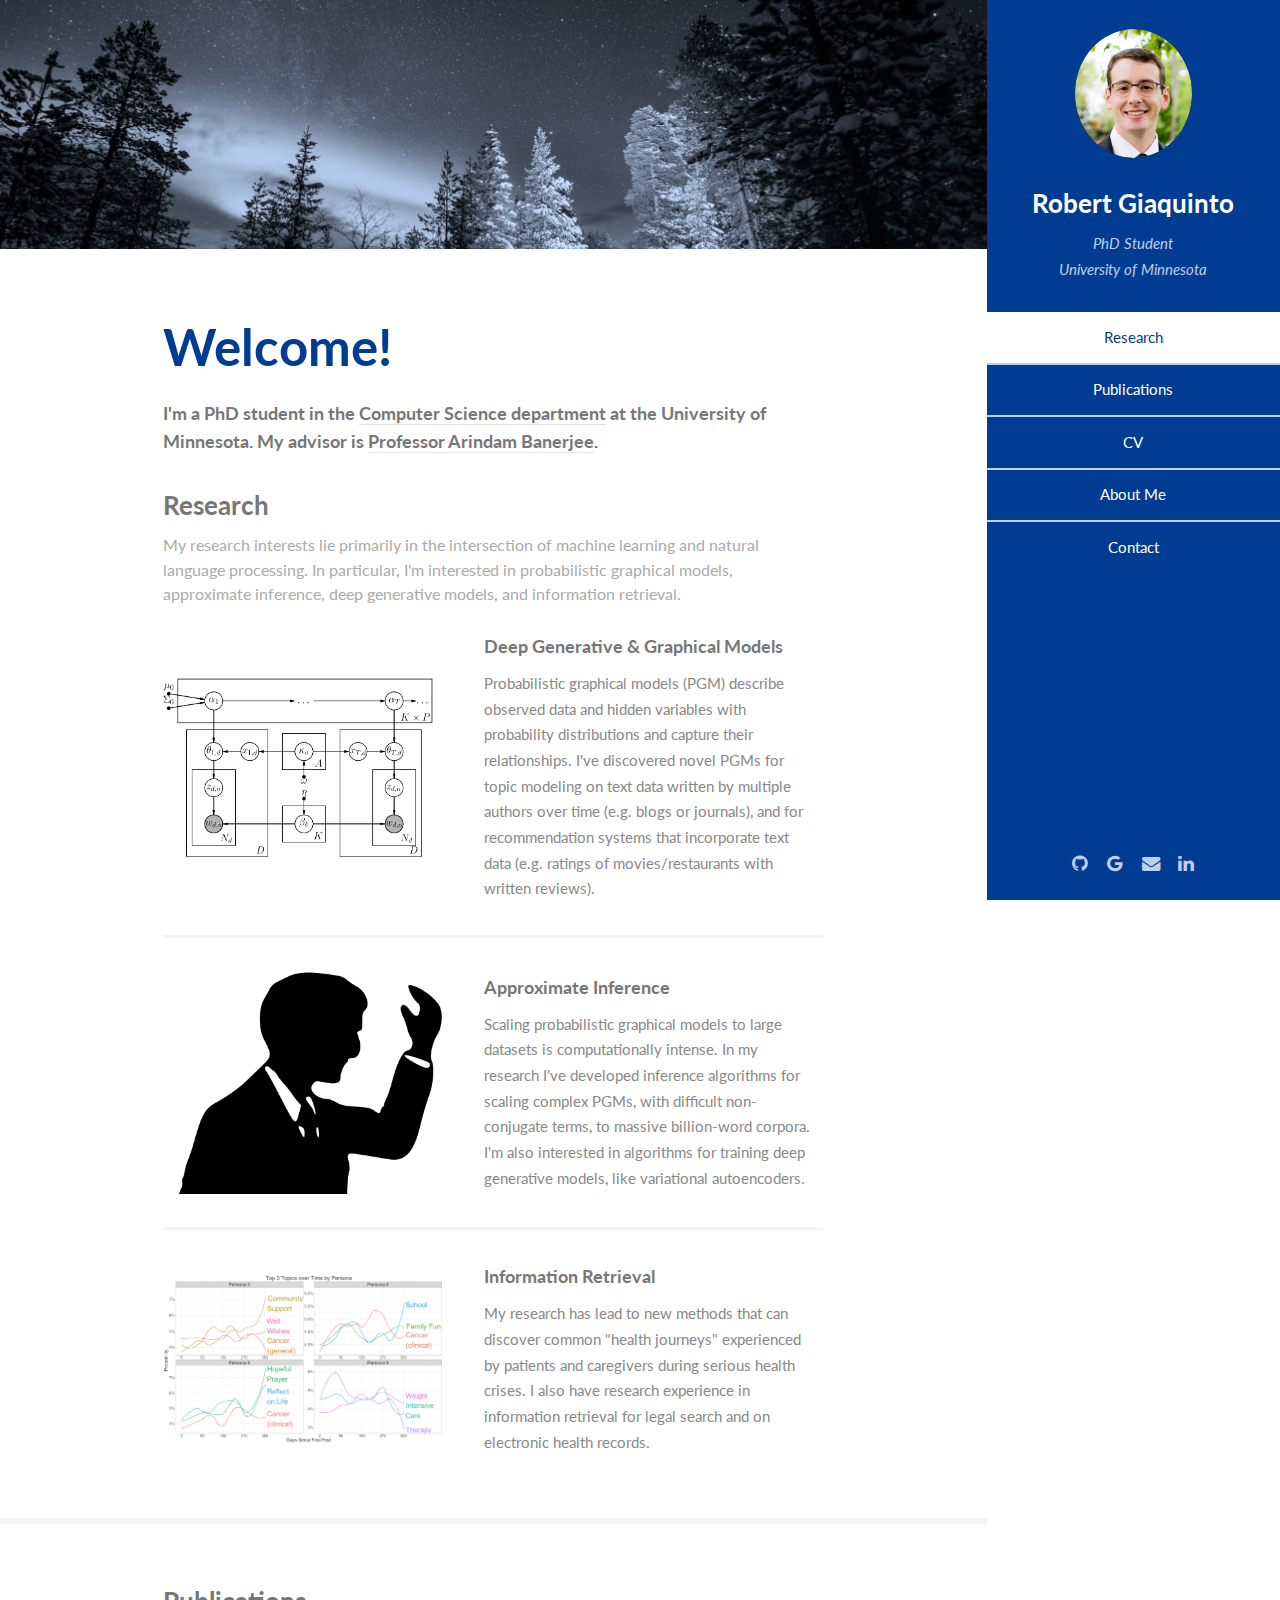
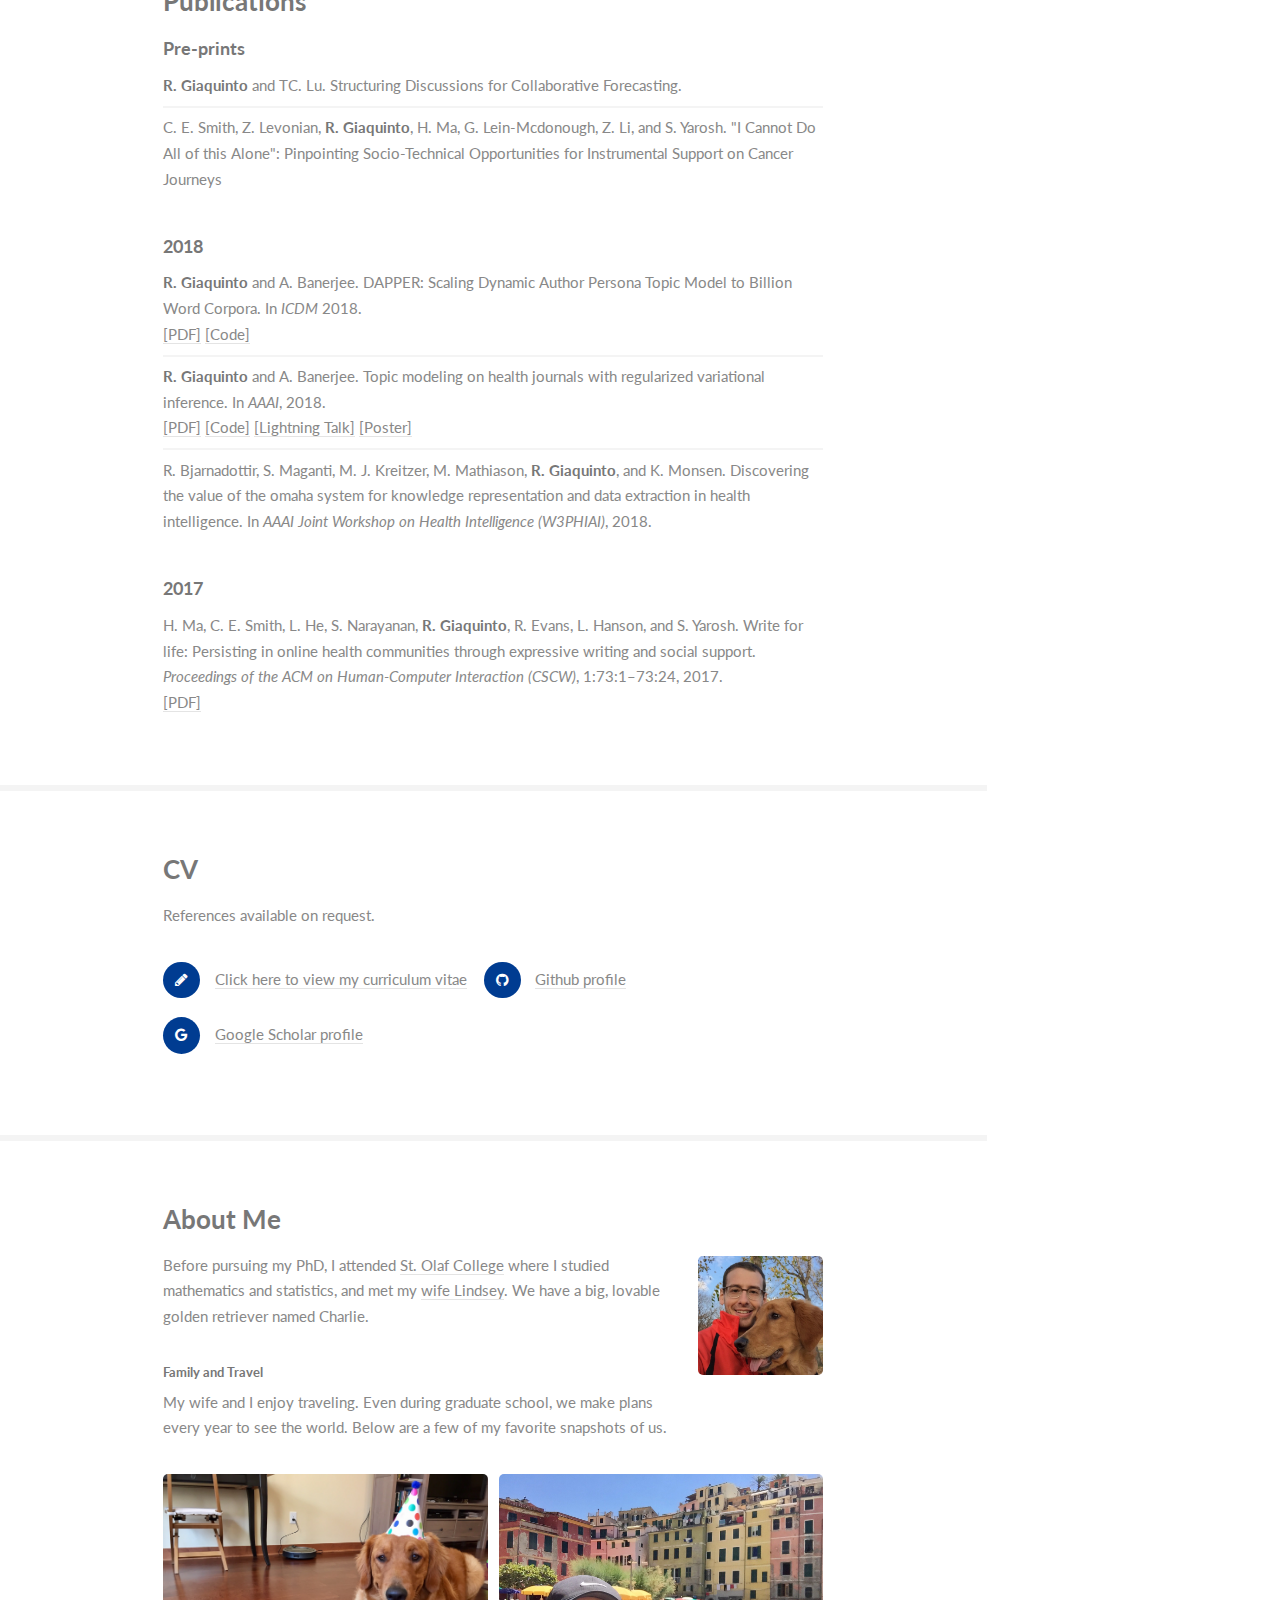
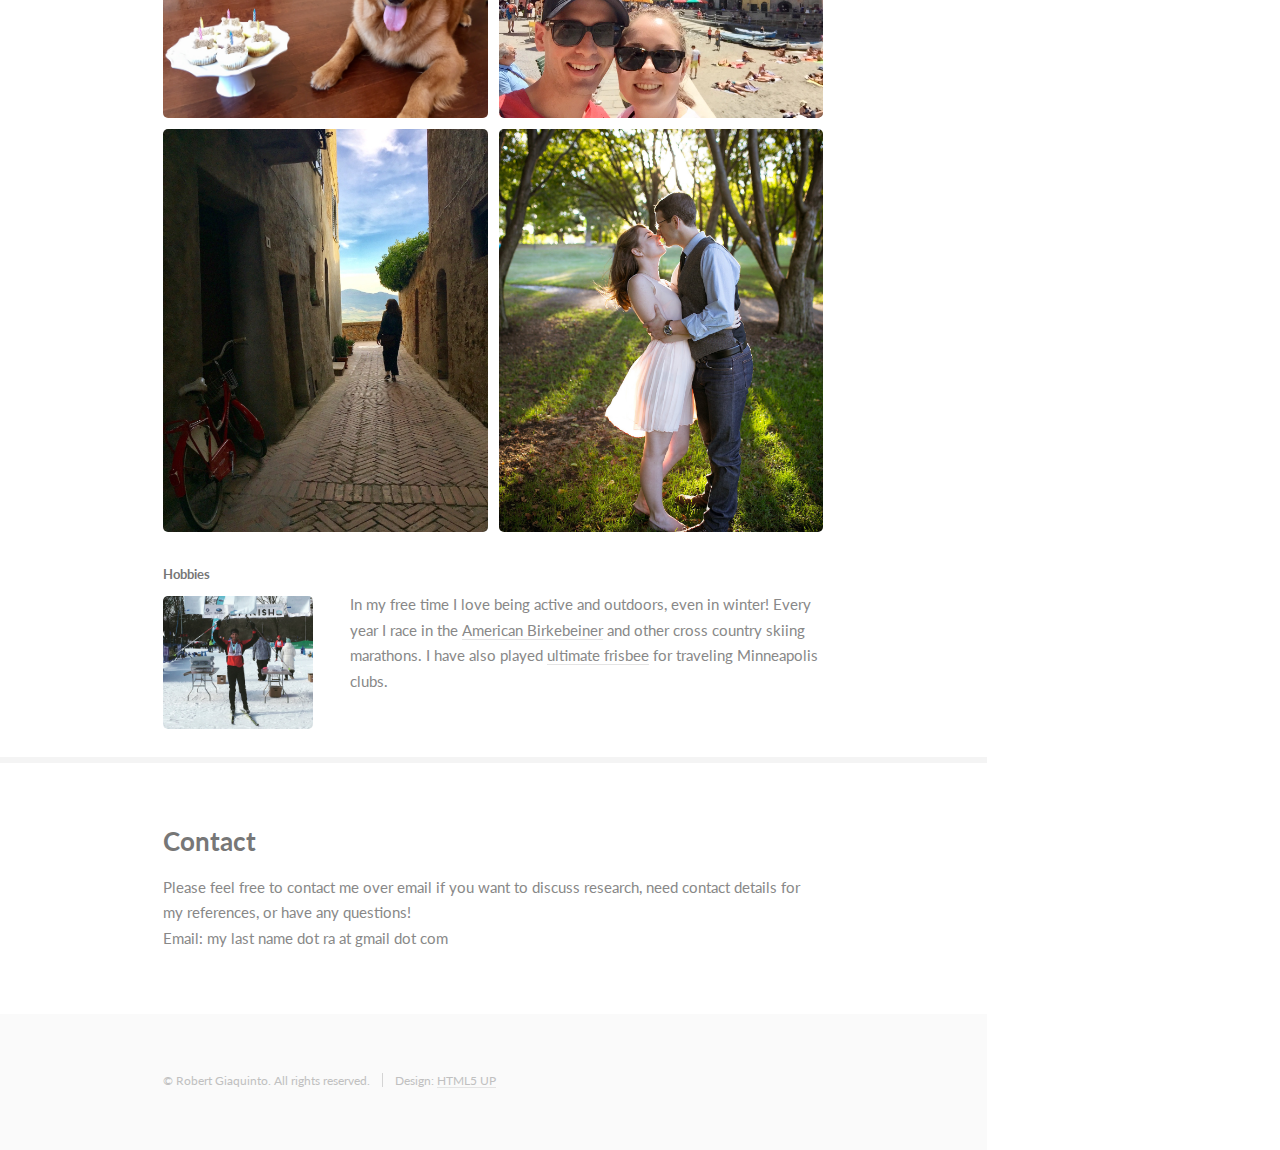
==== commit e388089d: "Updating CV" ====
--- a/index.html
+++ b/index.html
@@ -56,13 +56,13 @@
 										<h2>Welcome!</h2>
 										<p>I'm a PhD student in the <a href="https://www.cs.umn.edu/">Computer Science department</a> at the University of Minnesota. My advisor is <a href="http://www-users.cs.umn.edu/~banerjee/">Professor Arindam Banerjee</a>. </p>
 										<h3>Research</h3>
-										<p>My research interests lie primarily in the intersection of machine learning and natural language processing. In particular, I'm interested in probabilistic graphical models, approximate inference, deep learning, and information retrieval.</p>
+										<p>My research interests lie primarily in the intersection of machine learning and natural language processing. In particular, I'm interested in probabilistic graphical models, approximate inference, deep generative models, and information retrieval.</p>
 									</header>
 									<div class="features">
 										<article>
 											<a href="#" class="image"><img src="images/dap.png" alt="DAP Topic Model" /></a>
 											<div class="inner">
-												<h4><!--[-->Graphical Models<!--]--></h4>
+												<h4><!--[-->Deep Generative & Graphical Models<!--]--></h4>
 												<p>Probabilistic graphical models (PGM) describe observed data and hidden variables with probability distributions and capture their relationships. I've discovered novel PGMs for topic modeling on text data written by multiple authors over time (e.g. blogs or journals), and for recommendation systems that incorporate text data (e.g. ratings of movies/restaurants with written reviews).</p>
 											</div>
 										</article>
@@ -70,7 +70,7 @@
 											<a href="#" class="image"><img src="images/dapper.png" alt="DAPPER" /></a>
 											<div class="inner">
 												<h4><!--[-->Approximate Inference<!--]--></h4>
-												<p>Scaling probabilistic graphical models to large datasets is computationally intense. In my research I've developed inference algoraithms for scaling complex PGMs, with difficult non-conjugate terms, to massive billion-word corpora.</p>
+												<p>Scaling probabilistic graphical models to large datasets is computationally intense. In my research I've developed inference algorithms for scaling complex PGMs, with difficult non-conjugate terms, to massive billion-word corpora. I'm also interested in algorithms for training deep generative models, like variational autoencoders.</p>
 											</div>
 										</article>
 										<article>
@@ -92,12 +92,13 @@
 										<div class="col-12-xsmall">
 											<h4>Pre-prints</h4>
 											<ul class="alt">
-												<li><strong>R. Giaquinto</strong> and A. Banerjee. DAPPER: Scaling Dynamic Author Persona Topic Model to Billion Word Corpora. <br /> <a href="#">[PDF]</a>  <a href="http://github.com/robert-giaquinto/dapper">[Code]</a></li>
+												<li><strong>R. Giaquinto</strong> and TC. Lu. Structuring Discussions for Collaborative Forecasting.
 												<li>C. E. Smith, Z. Levonian, <strong>R. Giaquinto</strong>, H. Ma, G. Lein-Mcdonough, Z. Li, and S. Yarosh. "I Cannot Do All of this Alone": Pinpointing Socio-Technical Opportunities for Instrumental Support on Cancer Journeys</li>
 											</ul>
 											<h4>2018</h4>
 											<ul class="alt">
-												<li><strong>R. Giaquinto</strong> and A. Banerjee. Topic modeling on health journals with regularized variational inference. In <i>AAAI</i>, 2018. <br /> <a href="https://arxiv.org/abs/1801.04958">[PDF]</a> <a href="http://github.com/robert-giaquinto/dynamic-author-persona-topic-model">[Code]</a> <a href="dap_abstract.pdf">[Abstract]</a> <a href="dap_poster.pdf">[Poster]</a></li>
+												<li><strong>R. Giaquinto</strong> and A. Banerjee. DAPPER: Scaling Dynamic Author Persona Topic Model to Billion Word Corpora. In <i>ICDM</i> 2018. <br /> <a href="https://arxiv.org/submit/2457417/view">[PDF]</a>  <a href="http://github.com/robert-giaquinto/dapper">[Code]</a></li>
+												<li><strong>R. Giaquinto</strong> and A. Banerjee. Topic modeling on health journals with regularized variational inference. In <i>AAAI</i>, 2018. <br /> <a href="https://arxiv.org/abs/1801.04958">[PDF]</a> <a href="http://github.com/robert-giaquinto/dynamic-author-persona-topic-model">[Code]</a> <a href="misc/dap_abstract.pdf">[Lightning Talk]</a> <a href="misc/dap_poster.pdf">[Poster]</a></li>
 												<li>R. Bjarnadottir, S. Maganti, M. J. Kreitzer, M. Mathiason, <strong>R. Giaquinto</strong>, and K. Monsen. Discovering the value of the omaha system for knowledge representation and data extraction in health intelligence. In <i>AAAI Joint Workshop on Health Intelligence (W3PHIAI)</i>, 2018.</li>
 											</ul>
 											<h4>2017</h4>
@@ -117,6 +118,7 @@
 									<ul class="feature-icons">
 										<li class="fa-pencil"><a href="http://www-users.cs.umn.edu/~smit7982/RAG.pdf">Click here to view my curriculum vitae</a></li>
 										<li class="fa-github"><a href="http://github.com/robert-giaquinto/">Github profile</a></li>
+										<li class="icon fa-google"><a href="https://scholar.google.com/citations?user=s7MpvDUAAAAJ&hl=en">Google Scholar profile</a></li>
 									</ul>
 								</div>
 							</section>
@@ -153,336 +155,6 @@
 								</div>
 							</section>
 
-						<!-- Five -->
-						<!--
-							<section id="five">
-								<div class="container">
-									<h3>Elements</h3>
-
-									<section>
-										<h4>Text</h4>
-										<p>This is <b>bold</b> and this is <strong>strong</strong>. This is <i>italic</i> and this is <em>emphasized</em>.
-										This is <sup>superscript</sup> text and this is <sub>subscript</sub> text.
-										This is <u>underlined</u> and this is code: <code>for (;;) { ... }</code>. Finally, <a href="#">this is a link</a>.</p>
-										<hr />
-										<header>
-											<h4>Heading with a Subtitle</h4>
-											<p>Lorem ipsum dolor sit amet nullam id egestas urna aliquam</p>
-										</header>
-										<p>Nunc lacinia ante nunc ac lobortis. Interdum adipiscing gravida odio porttitor sem non mi integer non faucibus ornare mi ut ante amet placerat aliquet. Volutpat eu sed ante lacinia sapien lorem accumsan varius montes viverra nibh in adipiscing blandit tempus accumsan.</p>
-										<header>
-											<h5>Heading with a Subtitle</h5>
-											<p>Lorem ipsum dolor sit amet nullam id egestas urna aliquam</p>
-										</header>
-										<p>Nunc lacinia ante nunc ac lobortis. Interdum adipiscing gravida odio porttitor sem non mi integer non faucibus ornare mi ut ante amet placerat aliquet. Volutpat eu sed ante lacinia sapien lorem accumsan varius montes viverra nibh in adipiscing blandit tempus accumsan.</p>
-										<hr />
-										<h2>Heading Level 2</h2>
-										<h3>Heading Level 3</h3>
-										<h4>Heading Level 4</h4>
-										<h5>Heading Level 5</h5>
-										<h6>Heading Level 6</h6>
-										<hr />
-										<h5>Blockquote</h5>
-										<blockquote>Fringilla nisl. Donec accumsan interdum nisi, quis tincidunt felis sagittis eget tempus euismod. Vestibulum ante ipsum primis in faucibus vestibulum. Blandit adipiscing eu felis iaculis volutpat ac adipiscing accumsan faucibus. Vestibulum ante ipsum primis in faucibus lorem ipsum dolor sit amet nullam adipiscing eu felis.</blockquote>
-										<h5>Preformatted</h5>
-										<pre><code>i = 0;
-
-while (!deck.isInOrder()) {
-    print 'Iteration ' + i;
-    deck.shuffle();
-    i++;
-}
-
-print 'It took ' + i + ' iterations to sort the deck.';</code></pre>
-									</section>
-
-									<section>
-										<h4>Lists</h4>
-										<div class="row">
-											<div class="col-6 col-12-xsmall">
-												<h5>Unordered</h5>
-												<ul>
-													<li>Dolor pulvinar etiam magna etiam.</li>
-													<li>Sagittis adipiscing lorem eleifend.</li>
-													<li>Felis enim feugiat dolore viverra.</li>
-												</ul>
-												<h5>Alternate</h5>
-												<ul class="alt">
-													<li>Dolor pulvinar etiam magna etiam.</li>
-													<li>Sagittis adipiscing lorem eleifend.</li>
-													<li>Felis enim feugiat dolore viverra.</li>
-												</ul>
-											</div>
-											<div class="col-6 col-12-xsmall">
-												<h5>Ordered</h5>
-												<ol>
-													<li>Dolor pulvinar etiam magna etiam.</li>
-													<li>Etiam vel felis at lorem sed viverra.</li>
-													<li>Felis enim feugiat dolore viverra.</li>
-													<li>Dolor pulvinar etiam magna etiam.</li>
-													<li>Etiam vel felis at lorem sed viverra.</li>
-													<li>Felis enim feugiat dolore viverra.</li>
-												</ol>
-												<h5>Icons</h5>
-												<ul class="icons">
-													<li><a href="#" class="icon fa-twitter"><span class="label">Twitter</span></a></li>
-													<li><a href="#" class="icon fa-facebook"><span class="label">Facebook</span></a></li>
-													<li><a href="#" class="icon fa-instagram"><span class="label">Instagram</span></a></li>
-													<li><a href="#" class="icon fa-github"><span class="label">Github</span></a></li>
-													<li><a href="#" class="icon fa-dribbble"><span class="label">Dribbble</span></a></li>
-													<li><a href="#" class="icon fa-tumblr"><span class="label">Tumblr</span></a></li>
-												</ul>
-											</div>
-										</div>
-										<h5>Actions</h5>
-										<ul class="actions">
-											<li><a href="#" class="button primary">Default</a></li>
-											<li><a href="#" class="button">Default</a></li>
-											<li><a href="#" class="button alt">Default</a></li>
-										</ul>
-										<ul class="actions small">
-											<li><a href="#" class="button primary small">Small</a></li>
-											<li><a href="#" class="button small">Small</a></li>
-											<li><a href="#" class="button alt small">Small</a></li>
-										</ul>
-										<div class="row">
-											<div class="col-3 col-6-medium col-12-xsmall">
-												<ul class="actions stacked">
-													<li><a href="#" class="button primary">Default</a></li>
-													<li><a href="#" class="button">Default</a></li>
-													<li><a href="#" class="button alt">Default</a></li>
-												</ul>
-											</div>
-											<div class="col-3 col-6 col-12-xsmall">
-												<ul class="actions stacked">
-													<li><a href="#" class="button primary small">Small</a></li>
-													<li><a href="#" class="button small">Small</a></li>
-													<li><a href="#" class="button alt small">Small</a></li>
-												</ul>
-											</div>
-											<div class="col-3 col-6-medium col-12-xsmall">
-												<ul class="actions stacked">
-													<li><a href="#" class="button primary fit">Default</a></li>
-													<li><a href="#" class="button fit">Default</a></li>
-													<li><a href="#" class="button alt fit">Default</a></li>
-												</ul>
-											</div>
-											<div class="col-3 col-6-medium col-12-xsmall">
-												<ul class="actions stacked">
-													<li><a href="#" class="button primary small fit">Small</a></li>
-													<li><a href="#" class="button small fit">Small</a></li>
-													<li><a href="#" class="button alt small fit">Small</a></li>
-												</ul>
-											</div>
-										</div>
-									</section>
-
-									<section>
-										<h4>Table</h4>
-										<h5>Default</h5>
-										<div class="table-wrapper">
-											<table>
-												<thead>
-													<tr>
-														<th>Name</th>
-														<th>Description</th>
-														<th>Price</th>
-													</tr>
-												</thead>
-												<tbody>
-													<tr>
-														<td>Item One</td>
-														<td>Ante turpis integer aliquet porttitor.</td>
-														<td>29.99</td>
-													</tr>
-													<tr>
-														<td>Item Two</td>
-														<td>Vis ac commodo adipiscing arcu aliquet.</td>
-														<td>19.99</td>
-													</tr>
-													<tr>
-														<td>Item Three</td>
-														<td> Morbi faucibus arcu accumsan lorem.</td>
-														<td>29.99</td>
-													</tr>
-													<tr>
-														<td>Item Four</td>
-														<td>Vitae integer tempus condimentum.</td>
-														<td>19.99</td>
-													</tr>
-													<tr>
-														<td>Item Five</td>
-														<td>Ante turpis integer aliquet porttitor.</td>
-														<td>29.99</td>
-													</tr>
-												</tbody>
-												<tfoot>
-													<tr>
-														<td colspan="2"></td>
-														<td>100.00</td>
-													</tr>
-												</tfoot>
-											</table>
-										</div>
-
-										<h5>Alternate</h5>
-										<div class="table-wrapper">
-											<table class="alt">
-												<thead>
-													<tr>
-														<th>Name</th>
-														<th>Description</th>
-														<th>Price</th>
-													</tr>
-												</thead>
-												<tbody>
-													<tr>
-														<td>Item One</td>
-														<td>Ante turpis integer aliquet porttitor.</td>
-														<td>29.99</td>
-													</tr>
-													<tr>
-														<td>Item Two</td>
-														<td>Vis ac commodo adipiscing arcu aliquet.</td>
-														<td>19.99</td>
-													</tr>
-													<tr>
-														<td>Item Three</td>
-														<td> Morbi faucibus arcu accumsan lorem.</td>
-														<td>29.99</td>
-													</tr>
-													<tr>
-														<td>Item Four</td>
-														<td>Vitae integer tempus condimentum.</td>
-														<td>19.99</td>
-													</tr>
-													<tr>
-														<td>Item Five</td>
-														<td>Ante turpis integer aliquet porttitor.</td>
-														<td>29.99</td>
-													</tr>
-												</tbody>
-												<tfoot>
-													<tr>
-														<td colspan="2"></td>
-														<td>100.00</td>
-													</tr>
-												</tfoot>
-											</table>
-										</div>
-									</section>
-
-									<section>
-										<h4>Buttons</h4>
-										<ul class="actions">
-											<li><a href="#" class="button primary">Primary</a></li>
-											<li><a href="#" class="button">Default</a></li>
-											<li><a href="#" class="button alt">Alternate</a></li>
-										</ul>
-										<ul class="actions">
-											<li><a href="#" class="button primary large">Large</a></li>
-											<li><a href="#" class="button">Default</a></li>
-											<li><a href="#" class="button alt small">Small</a></li>
-										</ul>
-										<ul class="actions fit">
-											<li><a href="#" class="button primary fit">Fit</a></li>
-											<li><a href="#" class="button fit">Fit</a></li>
-											<li><a href="#" class="button alt fit">Fit</a></li>
-										</ul>
-										<ul class="actions fit small">
-											<li><a href="#" class="button primary fit small">Fit + Small</a></li>
-											<li><a href="#" class="button fit small">Fit + Small</a></li>
-											<li><a href="#" class="button alt fit small">Fit + Small</a></li>
-										</ul>
-										<ul class="actions">
-											<li><a href="#" class="button primary icon fa-download">Icon</a></li>
-											<li><a href="#" class="button icon fa-download">Icon</a></li>
-											<li><a href="#" class="button alt icon fa-check">Icon</a></li>
-										</ul>
-										<ul class="actions">
-											<li><span class="button primary disabled">Primary</span></li>
-											<li><span class="button disabled">Default</span></li>
-											<li><span class="button alt disabled">Alternate</span></li>
-										</ul>
-									</section>
-
-									<section>
-										<h4>Form</h4>
-										<form method="post" action="#">
-											<div class="row gtr-uniform">
-												<div class="col-6 col-12-xsmall">
-													<input type="text" name="demo-name" id="demo-name" value="" placeholder="Name" />
-												</div>
-												<div class="col-6 col-12-xsmall">
-													<input type="email" name="demo-email" id="demo-email" value="" placeholder="Email" />
-												</div>
-												<div class="col-12">
-													<select name="demo-category" id="demo-category">
-														<option value="">- Category -</option>
-														<option value="1">Manufacturing</option>
-														<option value="1">Shipping</option>
-														<option value="1">Administration</option>
-														<option value="1">Human Resources</option>
-													</select>
-												</div>
-												<div class="col-4 col-12-medium">
-													<input type="radio" id="demo-priority-low" name="demo-priority" checked>
-													<label for="demo-priority-low">Low Priority</label>
-												</div>
-												<div class="col-4 col-12-medium">
-													<input type="radio" id="demo-priority-normal" name="demo-priority">
-													<label for="demo-priority-normal">Normal Priority</label>
-												</div>
-												<div class="col-4 col-12-medium">
-													<input type="radio" id="demo-priority-high" name="demo-priority">
-													<label for="demo-priority-high">High Priority</label>
-												</div>
-												<div class="col-6 col-12-medium">
-													<input type="checkbox" id="demo-copy" name="demo-copy">
-													<label for="demo-copy">Email me a copy of this message</label>
-												</div>
-												<div class="col-6 col-12-medium">
-													<input type="checkbox" id="demo-human" name="demo-human" checked>
-													<label for="demo-human">I am a human and not a robot</label>
-												</div>
-												<div class="col-12">
-													<textarea name="demo-message" id="demo-message" placeholder="Enter your message" rows="6"></textarea>
-												</div>
-												<div class="col-12">
-													<ul class="actions">
-														<li><input type="submit" value="Send Message" /></li>
-														<li><input type="reset" value="Reset" class="alt" /></li>
-													</ul>
-												</div>
-											</div>
-										</form>
-									</section>
-
-									<section>
-										<h4>Image</h4>
-										<h5>Fit</h5>
-										<span class="image fit"><img src="images/banner.jpg" alt="" /></span>
-										<div class="box alt">
-											<div class="row gtr-50 gtr-uniform">
-												<div class="col-4"><span class="image fit"><img src="images/pic01.jpg" alt="" /></span></div>
-												<div class="col-4"><span class="image fit"><img src="images/pic02.jpg" alt="" /></span></div>
-												<div class="col-4"><span class="image fit"><img src="images/pic03.jpg" alt="" /></span></div>
-												<div class="col-4"><span class="image fit"><img src="images/pic02.jpg" alt="" /></span></div>
-												<div class="col-4"><span class="image fit"><img src="images/pic03.jpg" alt="" /></span></div>
-												<div class="col-4"><span class="image fit"><img src="images/pic01.jpg" alt="" /></span></div>
-												<div class="col-4"><span class="image fit"><img src="images/pic03.jpg" alt="" /></span></div>
-												<div class="col-4"><span class="image fit"><img src="images/pic01.jpg" alt="" /></span></div>
-												<div class="col-4"><span class="image fit"><img src="images/pic02.jpg" alt="" /></span></div>
-											</div>
-										</div>
-										<h5>Left &amp; Right</h5>
-										<p><span class="image left"><img src="images/avatar.jpg" alt="" /></span>Fringilla nisl. Donec accumsan interdum nisi, quis tincidunt felis sagittis eget. tempus euismod. Vestibulum ante ipsum primis in faucibus vestibulum. Blandit adipiscing eu felis iaculis volutpat ac adipiscing accumsan eu faucibus. Integer ac pellentesque praesent tincidunt felis sagittis eget. tempus euismod. Vestibulum ante ipsum primis in faucibus vestibulum. Blandit adipiscing eu felis iaculis volutpat ac adipiscing accumsan eu faucibus. Integer ac pellentesque praesent. Donec accumsan interdum nisi, quis tincidunt felis sagittis eget. tempus euismod. Vestibulum ante ipsum primis in faucibus vestibulum. Blandit adipiscing eu felis iaculis volutpat ac adipiscing accumsan eu faucibus. Integer ac pellentesque praesent tincidunt felis sagittis eget. tempus euismod. Vestibulum ante ipsum primis in faucibus vestibulum. Blandit adipiscing eu felis iaculis volutpat ac adipiscing accumsan eu faucibus. Integer ac pellentesque praesent.</p>
-										<p><span class="image right"><img src="images/avatar.jpg" alt="" /></span>Fringilla nisl. Donec accumsan interdum nisi, quis tincidunt felis sagittis eget. tempus euismod. Vestibulum ante ipsum primis in faucibus vestibulum. Blandit adipiscing eu felis iaculis volutpat ac adipiscing accumsan eu faucibus. Integer ac pellentesque praesent tincidunt felis sagittis eget. tempus euismod. Vestibulum ante ipsum primis in faucibus vestibulum. Blandit adipiscing eu felis iaculis volutpat ac adipiscing accumsan eu faucibus. Integer ac pellentesque praesent. Donec accumsan interdum nisi, quis tincidunt felis sagittis eget. tempus euismod. Vestibulum ante ipsum primis in faucibus vestibulum. Blandit adipiscing eu felis iaculis volutpat ac adipiscing accumsan eu faucibus. Integer ac pellentesque praesent tincidunt felis sagittis eget. tempus euismod. Vestibulum ante ipsum primis in faucibus vestibulum. Blandit adipiscing eu felis iaculis volutpat ac adipiscing accumsan eu faucibus. Integer ac pellentesque praesent.</p>
-									</section>
-
-								</div>
-							</section>
-						-->
 
 					</div>
 
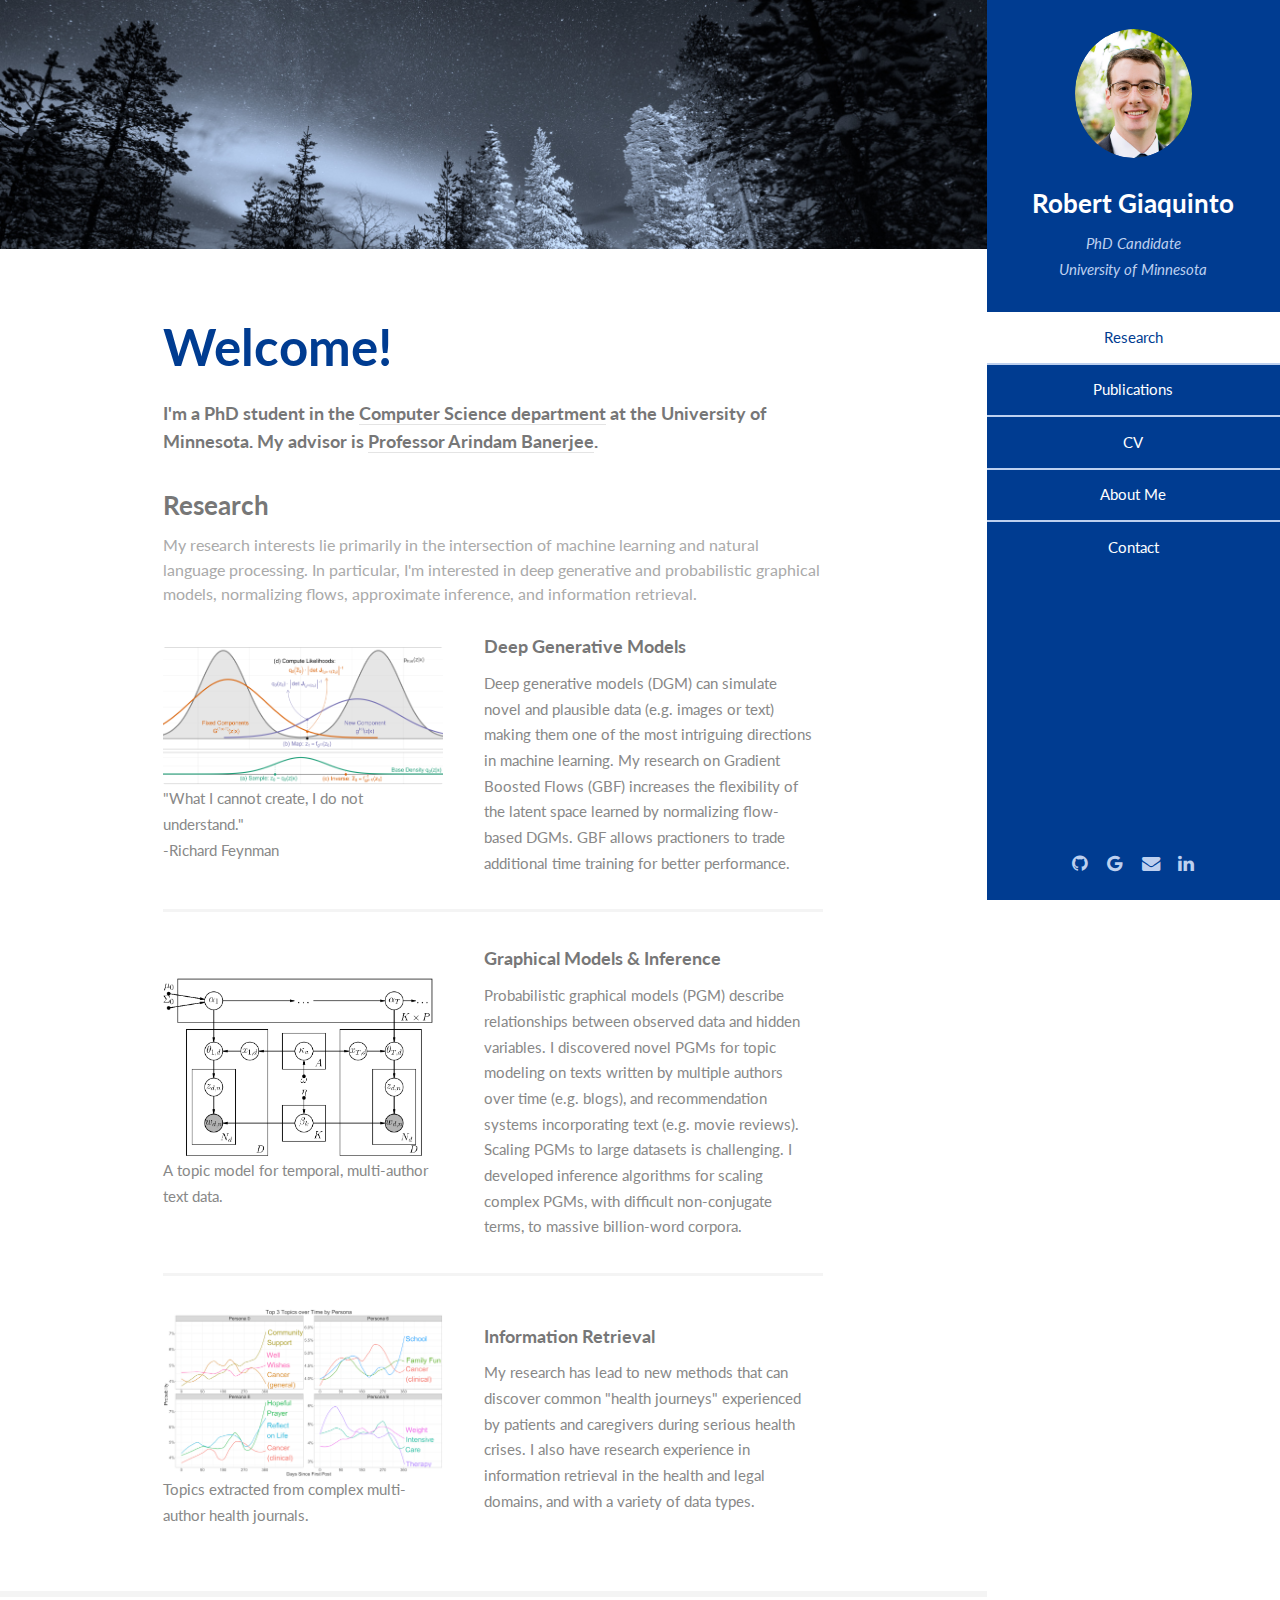
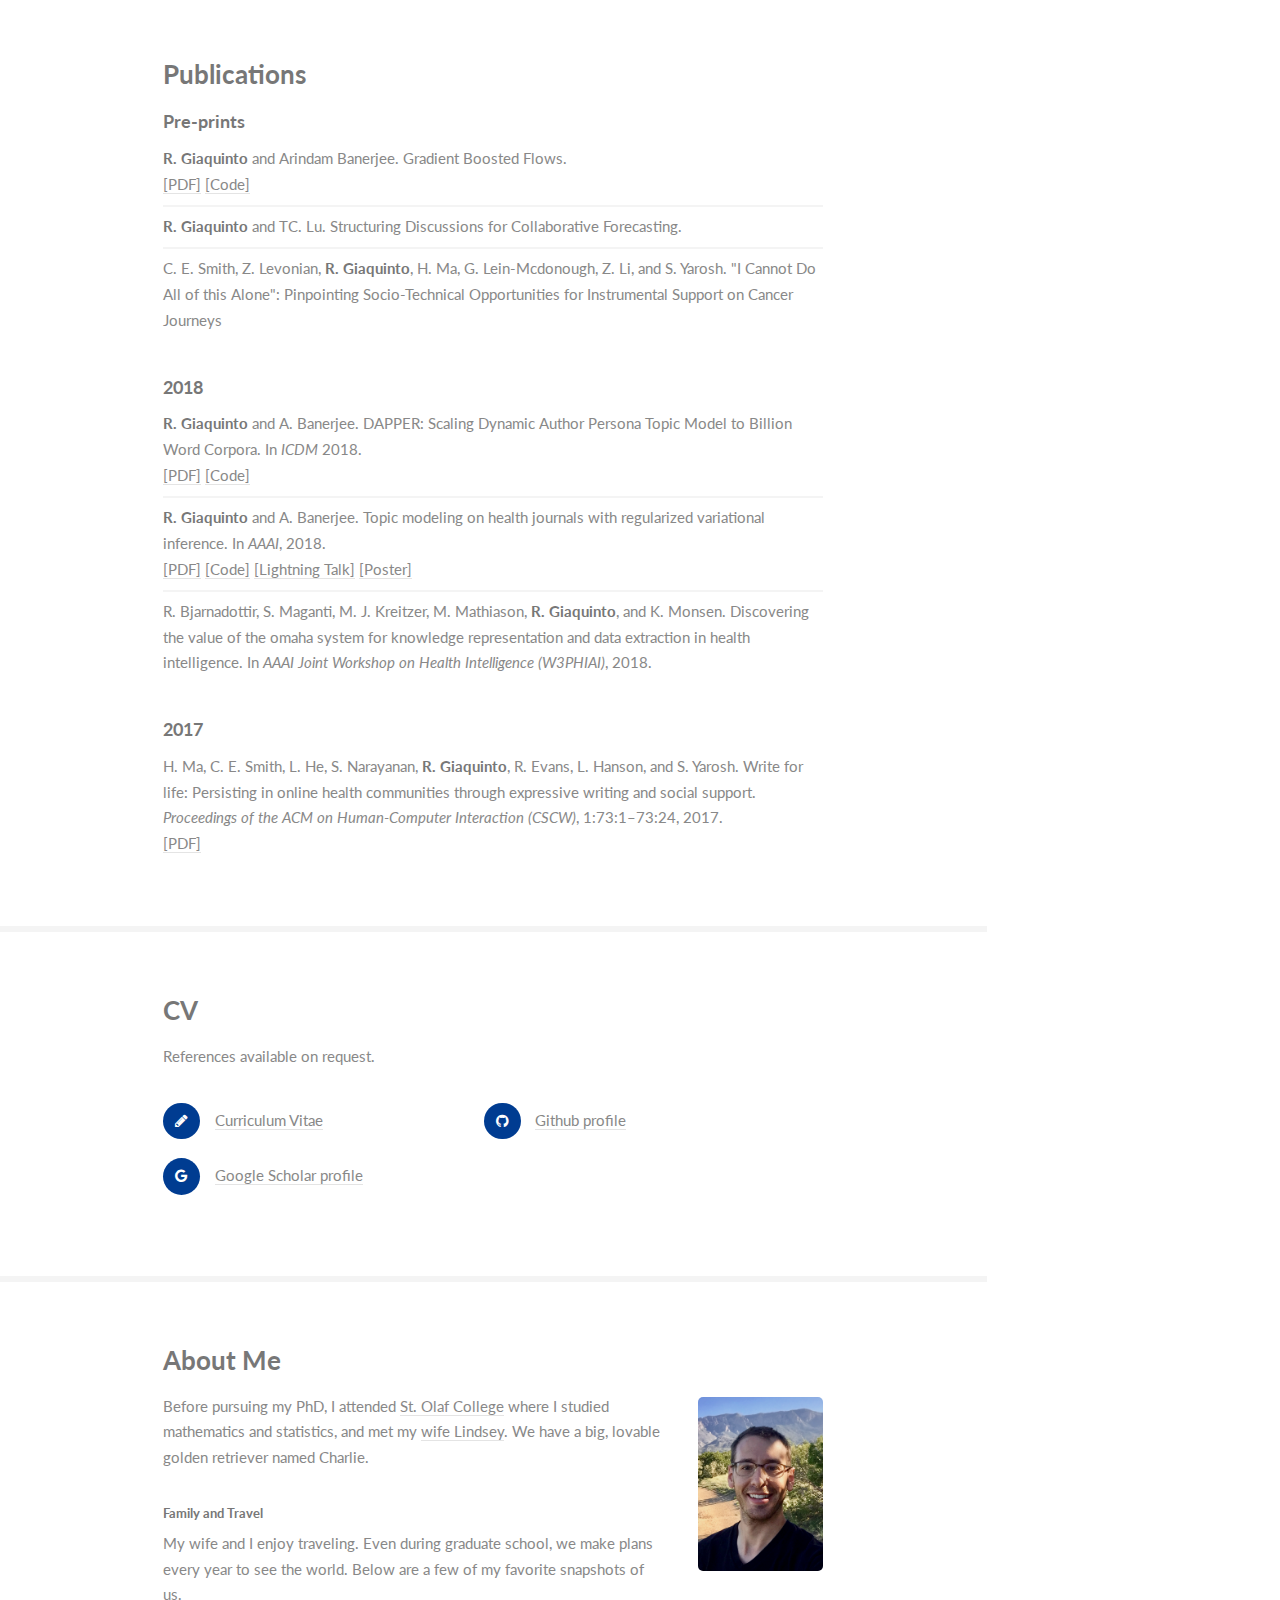
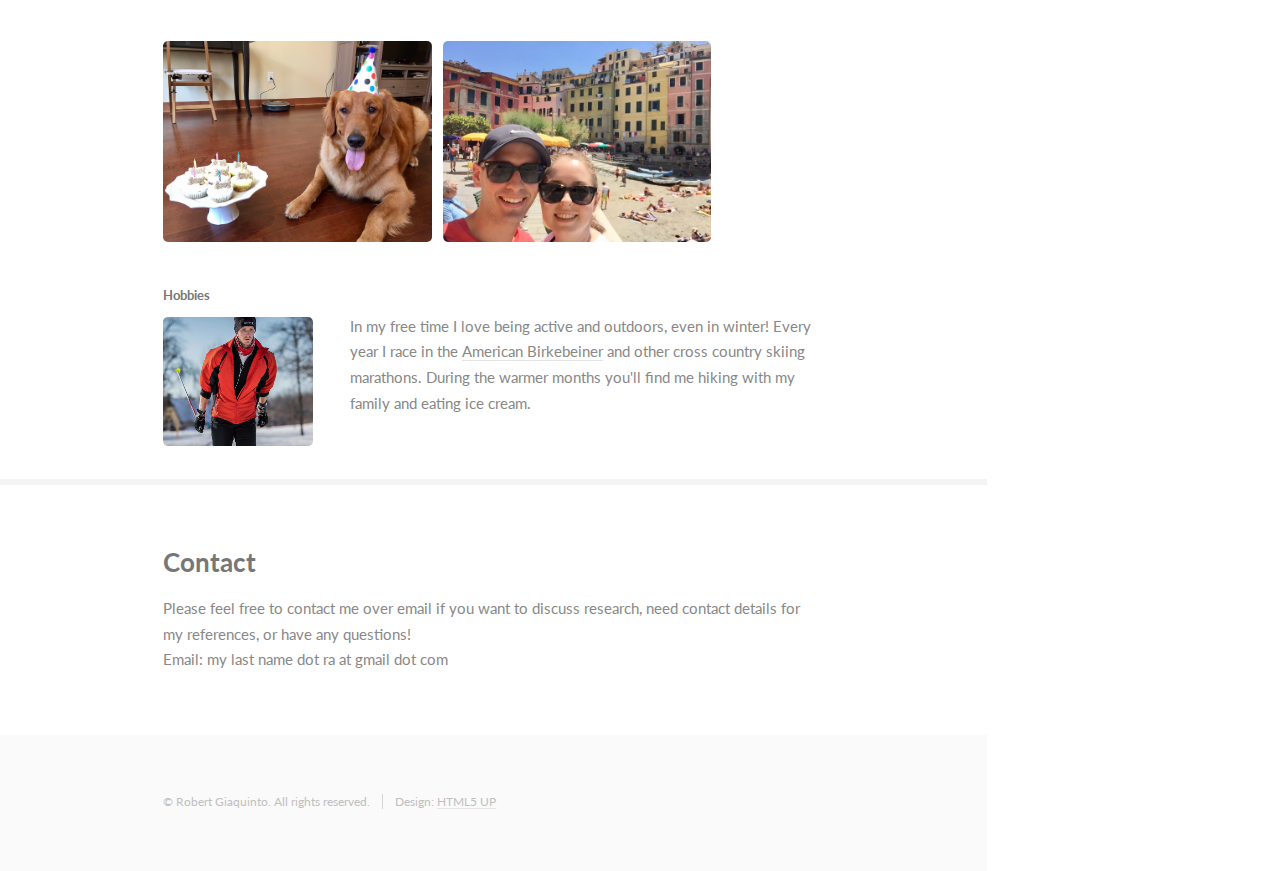
==== commit 3d78932f: ""New photos!"" ====
--- a/index.html
+++ b/index.html
@@ -13,170 +13,172 @@
 	</head>
 	<body class="is-preload">
 
-		<!-- Header -->
-			<section id="header">
-				<header>
-					<span class="image avatar"><img src="images/Robert_Giaquinto.png" alt="" /></span>
-					<h1 id="logo"><a href="#">Robert Giaquinto</a></h1>
-					<p><!--[-->PhD Student<!--]--><br />
-					<!--[-->University of Minnesota<!--]--></p>
-				</header>
-				<nav id="nav">
-					<ul>
-						<li><a href="#one" class="active">Research</a></li>
-						<li><a href="#two">Publications</a></li>
-						<li><a href="#three">CV</a></li>
-						<li><a href="#four">About Me</a></li>
-						<li><a href="#five">Contact</a></li>
-					</ul>
-				</nav>
-				<footer>
-					<ul class="icons">
-						<li><a href="http://github.com/robert-giaquinto/" class="icon fa-github"><span class="label">Github</span></a></li>
-						<li><a href="https://scholar.google.com/citations?user=s7MpvDUAAAAJ&hl=en" class="icon fa-google"><span class="label">Scholar</span></a></li>
-						<li><a href="mailto:giaquinto.ra@gmail.com" class="icon fa-envelope"><span class="label">Email</span></a></li>
-						<li><a href="https://www.linkedin.com/in/robert-giaquinto-b05a8a17/" class="icon fa-linkedin"><span class="label">Linkedin</span></a></li>
-					</ul>
-				</footer>
-			</section>
+<!-- Header -->
+<section id="header">
+	<header>
+		<span class="image avatar"><img src="images/Robert_Giaquinto.png" alt="" /></span>
+		<h1 id="logo"><a href="#">Robert Giaquinto</a></h1>
+		<p><!--[-->PhD Candidate<!--]--><br />
+		<!--[-->University of Minnesota<!--]--></p>
+	</header>
+	<nav id="nav">
+		<ul>
+			<li><a href="#one" class="active">Research</a></li>
+			<li><a href="#two">Publications</a></li>
+			<li><a href="#three">CV</a></li>
+			<li><a href="#four">About Me</a></li>
+			<li><a href="#five">Contact</a></li>
+		</ul>
+	</nav>
+	<footer>
+		<ul class="icons">
+			<li><a href="http://github.com/robert-giaquinto/" class="icon fa-github"><span class="label">Github</span></a></li>
+			<li><a href="https://scholar.google.com/citations?user=s7MpvDUAAAAJ&hl=en" class="icon fa-google"><span class="label">Scholar</span></a></li>
+			<li><a href="mailto:giaquinto.ra@gmail.com" class="icon fa-envelope"><span class="label">Email</span></a></li>
+			<li><a href="https://www.linkedin.com/in/robert-giaquinto-b05a8a17/" class="icon fa-linkedin"><span class="label">Linkedin</span></a></li>
+		</ul>
+	</footer>
+</section>
 
-		<!-- Wrapper -->
-			<div id="wrapper">
+<!-- Wrapper -->
+<div id="wrapper">
 
-				<!-- Main -->
-					<div id="main">
+<!-- Main -->
+<div id="main">
 
-						<!-- One -->
-							<section id="one">
-								<div class="image main" data-position="center">
-									<img src="images/banner.jpg" alt="" />
-								</div>
-								<div class="container">
-									<header class="major">
-										<h2>Welcome!</h2>
-										<p>I'm a PhD student in the <a href="https://www.cs.umn.edu/">Computer Science department</a> at the University of Minnesota. My advisor is <a href="http://www-users.cs.umn.edu/~banerjee/">Professor Arindam Banerjee</a>. </p>
-										<h3>Research</h3>
-										<p>My research interests lie primarily in the intersection of machine learning and natural language processing. In particular, I'm interested in probabilistic graphical models, approximate inference, deep generative models, and information retrieval.</p>
-									</header>
-									<div class="features">
-										<article>
-											<a href="#" class="image"><img src="images/dap.png" alt="DAP Topic Model" /></a>
-											<div class="inner">
-												<h4><!--[-->Deep Generative & Graphical Models<!--]--></h4>
-												<p>Probabilistic graphical models (PGM) describe observed data and hidden variables with probability distributions and capture their relationships. I've discovered novel PGMs for topic modeling on text data written by multiple authors over time (e.g. blogs or journals), and for recommendation systems that incorporate text data (e.g. ratings of movies/restaurants with written reviews).</p>
-											</div>
-										</article>
-										<article>
-											<a href="#" class="image"><img src="images/dapper.png" alt="DAPPER" /></a>
-											<div class="inner">
-												<h4><!--[-->Approximate Inference<!--]--></h4>
-												<p>Scaling probabilistic graphical models to large datasets is computationally intense. In my research I've developed inference algorithms for scaling complex PGMs, with difficult non-conjugate terms, to massive billion-word corpora. I'm also interested in algorithms for training deep generative models, like variational autoencoders.</p>
-											</div>
-										</article>
-										<article>
-											<a href="#" class="image"><img src="images/personas.png" alt="Latent Personas in Journals" /></a>
-											<div class="inner">
-												<h4><!--[-->Information Retrieval<!--]--></h4>
-												<p>My research has lead to new methods that can discover common "health journeys" experienced by patients and caregivers during serious health crises. I also have research experience in information retrieval for legal search and on electronic health records.</p>
-											</div>
-										</article>
-									</div>
-								</div>
-							</section>
+<!-- One -->
+<section id="one">
+	<div class="image main" data-position="center">
+		<img src="images/banner.jpg" alt="" />
+	</div>
+	<div class="container">
+		<header class="major">
+			<h2>Welcome!</h2>
+			<p>I'm a PhD student in the <a href="https://www.cs.umn.edu/">Computer Science department</a> at the University of Minnesota. My advisor is <a href="http://www-users.cs.umn.edu/~banerjee/">Professor Arindam Banerjee</a>. </p>
+			<h3>Research</h3>
+			<p>My research interests lie primarily in the intersection of machine learning and natural language processing. In particular, I'm interested in deep generative and probabilistic graphical models, normalizing flows, approximate inference, and information retrieval.</p>
+		</header>
+		<div class="features">
+			<article>
+				<a href="https://arxiv.org/abs/2002.11896" class="image"><img src="images/gbf2.png" alt="Gradient Boosted Flows" /><div class="caption">"What I cannot create, I do not understand."<br />-Richard Feynman</div></a>
+				<div class="inner">
+					<h4><!--[-->Deep Generative Models<!--]--></h4>
+					<p>Deep generative models (DGM) can simulate novel and plausible data (e.g. images or text) making them one of the most intriguing directions in machine learning. My research on Gradient Boosted Flows (GBF) increases the flexibility of the latent space learned by normalizing flow-based DGMs. GBF allows practioners to trade additional time training for better performance. </p>
+				</div>
+			</article>
+			<article>
+				<a href="https://arxiv.org/abs/1801.04958" class="image"><img src="images/dap.png" alt="DAP Topic Model" /><div class="caption">A topic model for temporal, multi-author text data.</div></a>
+				<div class="inner">
+					<h4><!--[-->Graphical Models & Inference<!--]--></h4>
+					<p>Probabilistic graphical models (PGM) describe relationships between observed data and hidden variables. I discovered novel PGMs for topic modeling on texts written by multiple authors over time (e.g. blogs), and recommendation systems incorporating text (e.g. movie reviews).
+					<br />Scaling PGMs to large datasets is challenging. I developed inference algorithms for scaling complex PGMs, with difficult non-conjugate terms, to massive billion-word corpora.</p>
+				</div>
+			</article>
+			<article>
+				<a href="https://arxiv.org/abs/1811.01931" class="image"><img src="images/personas.png" alt="Latent Personas in Journals" /><div class="caption">Topics extracted from complex multi-author health journals.</div></a>
+				<div class="inner">
+					<h4><!--[-->Information Retrieval<!--]--></h4>
+					<p>My research has lead to new methods that can discover common "health journeys" experienced by patients and caregivers during serious health crises. I also have research experience in information retrieval in the health and legal domains, and with a variety of data types.</p>
+				</div>
+			</article>
+		</div>
+	</div>
+</section>
 
-						<!-- Two -->
-							<section id="two">
-								<div class="container">
-									<h3>Publications</h3>
-									<div class="row">
-										<div class="col-12-xsmall">
-											<h4>Pre-prints</h4>
-											<ul class="alt">
-												<li><strong>R. Giaquinto</strong> and TC. Lu. Structuring Discussions for Collaborative Forecasting.
-												<li>C. E. Smith, Z. Levonian, <strong>R. Giaquinto</strong>, H. Ma, G. Lein-Mcdonough, Z. Li, and S. Yarosh. "I Cannot Do All of this Alone": Pinpointing Socio-Technical Opportunities for Instrumental Support on Cancer Journeys</li>
-											</ul>
-											<h4>2018</h4>
-											<ul class="alt">
-												<li><strong>R. Giaquinto</strong> and A. Banerjee. DAPPER: Scaling Dynamic Author Persona Topic Model to Billion Word Corpora. In <i>ICDM</i> 2018. <br /> <a href="https://arxiv.org/submit/2457417/view">[PDF]</a>  <a href="http://github.com/robert-giaquinto/dapper">[Code]</a></li>
-												<li><strong>R. Giaquinto</strong> and A. Banerjee. Topic modeling on health journals with regularized variational inference. In <i>AAAI</i>, 2018. <br /> <a href="https://arxiv.org/abs/1801.04958">[PDF]</a> <a href="http://github.com/robert-giaquinto/dynamic-author-persona-topic-model">[Code]</a> <a href="misc/dap_abstract.pdf">[Lightning Talk]</a> <a href="misc/dap_poster.pdf">[Poster]</a></li>
-												<li>R. Bjarnadottir, S. Maganti, M. J. Kreitzer, M. Mathiason, <strong>R. Giaquinto</strong>, and K. Monsen. Discovering the value of the omaha system for knowledge representation and data extraction in health intelligence. In <i>AAAI Joint Workshop on Health Intelligence (W3PHIAI)</i>, 2018.</li>
-											</ul>
-											<h4>2017</h4>
-											<ul class="alt">
-												<li>H. Ma, C. E. Smith, L. He, S. Narayanan, <strong>R. Giaquinto</strong>, R. Evans, L. Hanson, and S. Yarosh. Write for life: Persisting in online health communities through expressive writing and social support. <i>Proceedings of the ACM on Human-Computer Interaction (CSCW)</i>, 1:73:1–73:24, 2017. <br /> <a href="https://grouplens.org/site-content/uploads/write-life-final.pdf">[PDF]</a></li>
-											</ul>
-										</div>
-									</div>
-								</div>
-							</section>
+<!-- Two -->
+<section id="two">
+	<div class="container">
+		<h3>Publications</h3>
+		<div class="row">
+			<div class="col-12-xsmall">
+				<h4>Pre-prints</h4>
+				<ul class="alt">
+					<li><strong>R. Giaquinto</strong> and Arindam Banerjee. Gradient Boosted Flows. <br /> <a href="https://arxiv.org/abs/2002.11896">[PDF]</a> <a href="https://github.com/robert-giaquinto/ensemble-normalizing-flows">[Code]</a></li>
+					<li><strong>R. Giaquinto</strong> and TC. Lu. Structuring Discussions for Collaborative Forecasting.
+					<li>C. E. Smith, Z. Levonian, <strong>R. Giaquinto</strong>, H. Ma, G. Lein-Mcdonough, Z. Li, and S. Yarosh. "I Cannot Do All of this Alone": Pinpointing Socio-Technical Opportunities for Instrumental Support on Cancer Journeys</li>
+				</ul>
+				<h4>2018</h4>
+				<ul class="alt">
+					<li><strong>R. Giaquinto</strong> and A. Banerjee. DAPPER: Scaling Dynamic Author Persona Topic Model to Billion Word Corpora. In <i>ICDM</i> 2018. <br /> <a href="https://arxiv.org/abs/1811.01931">[PDF]</a>  <a href="http://github.com/robert-giaquinto/dapper">[Code]</a></li>
+					<li><strong>R. Giaquinto</strong> and A. Banerjee. Topic modeling on health journals with regularized variational inference. In <i>AAAI</i>, 2018. <br /> <a href="https://arxiv.org/abs/1801.04958">[PDF]</a> <a href="http://github.com/robert-giaquinto/dynamic-author-persona-topic-model">[Code]</a> <a href="misc/dap_abstract.pdf">[Lightning Talk]</a> <a href="misc/dap_poster.pdf">[Poster]</a></li>
+					<li>R. Bjarnadottir, S. Maganti, M. J. Kreitzer, M. Mathiason, <strong>R. Giaquinto</strong>, and K. Monsen. Discovering the value of the omaha system for knowledge representation and data extraction in health intelligence. In <i>AAAI Joint Workshop on Health Intelligence (W3PHIAI)</i>, 2018.</li>
+				</ul>
+				<h4>2017</h4>
+				<ul class="alt">
+					<li>H. Ma, C. E. Smith, L. He, S. Narayanan, <strong>R. Giaquinto</strong>, R. Evans, L. Hanson, and S. Yarosh. Write for life: Persisting in online health communities through expressive writing and social support. <i>Proceedings of the ACM on Human-Computer Interaction (CSCW)</i>, 1:73:1–73:24, 2017. <br /> <a href="https://grouplens.org/site-content/uploads/write-life-final.pdf">[PDF]</a></li>
+				</ul>
+			</div>
+		</div>
+	</div>
+</section>
 
-						<!-- three -->
-							<section id="three">
-								<div class="container">
-									<h3>CV</h3>
-									<p>References available on request.</p>
-									<ul class="feature-icons">
-										<li class="fa-pencil"><a href="http://www-users.cs.umn.edu/~smit7982/RAG.pdf">Click here to view my curriculum vitae</a></li>
-										<li class="fa-github"><a href="http://github.com/robert-giaquinto/">Github profile</a></li>
-										<li class="icon fa-google"><a href="https://scholar.google.com/citations?user=s7MpvDUAAAAJ&hl=en">Google Scholar profile</a></li>
-									</ul>
-								</div>
-							</section>
+<!-- three -->
+	<section id="three">
+		<div class="container">
+			<h3>CV</h3>
+			<p>References available on request.</p>
+			<ul class="feature-icons">
+				<li class="fa-pencil"><a href="http://www-users.cs.umn.edu/~smit7982/RAG.pdf">Curriculum Vitae</a></li>
+				<li class="fa-github"><a href="http://github.com/robert-giaquinto/">Github profile</a></li>
+				<li class="icon fa-google"><a href="https://scholar.google.com/citations?user=s7MpvDUAAAAJ&hl=en">Google Scholar profile</a></li>
+			</ul>
+		</div>
+	</section>
 
-						<!-- Four -->
-							<section id="four">
-								<div class="container">
-									<h3>About Me</h3>
-									<p><span class="image right"><img src="images/me2.jpg" alt="Me and Charlie Dog" width="125px" height="auto" /></span>Before pursuing my PhD, I attended <a href="http://wp.stolaf.edu/">St. Olaf College</a> where I studied mathematics and statistics, and met my <a href="http://mnbride.com/real-weddings/lindsey-robert-spring-wedding-minnesota-boat-club">wife Lindsey</a>. We have a big, lovable golden retriever named Charlie.</p>
+<!-- Four -->
+	<section id="four">
+		<div class="container">
+			<h3>About Me</h3>
+			<p><span class="image right"><img src="images/robert_g.png" alt="Me and the mountains" width="125px" height="auto" /></span>Before pursuing my PhD, I attended <a href="http://wp.stolaf.edu/">St. Olaf College</a> where I studied mathematics and statistics, and met my <a href="http://mnbride.com/real-weddings/lindsey-robert-spring-wedding-minnesota-boat-club">wife Lindsey</a>. We have a big, lovable golden retriever named Charlie.</p>
 
-									<h5>Family and Travel</h5>
-									<p>My wife and I enjoy traveling. Even during graduate school, we make plans every year to see the world. Below are a few of my favorite snapshots of us.</p>
-									<div class="box alt">
-										<div class="row gtr-50 gtr-uniform">
-											<div class="col-6"><span class="image fit"><img src="images/charlie2.jpg" alt="" /></span></div>
-											<div class="col-6"><span class="image fit"><img src="images/italy2.jpg" alt="" /></span></div>
+			<h5>Family and Travel</h5>
+			<p>My wife and I enjoy traveling. Even during graduate school, we make plans every year to see the world. Below are a few of my favorite snapshots of us.</p>
+			<div class="box alt">
+				<div class="row gtr-50 gtr-uniform">
+					<div class="col-5"><span class="image fit"><img src="images/charlie2.jpg" alt="" /></span></div>
+					<div class="col-5"><span class="image fit"><img src="images/italy2.jpg" alt="" /></span></div>
 
-											<div class="col-6"><span class="image fit"><img src="images/italy3.jpg" alt="" /></span></div>
-											<div class="col-6"><span class="image fit"><img src="images/engagement.jpg" alt="" /></span></div>
-										</div>
-									</div>
+					<div class="col-5"><span class="image fit"><img src="images/us.png" alt="" /></span></div>
+					<div class="col-5"><span class="image fit"><img src="images/skijor.png" alt="" /></span></div>
+				</div>
+			</div>
 
-									<h5>Hobbies</h5>
-									<p><span class="image left"><img src="images/ski1.jpg" alt="loppet" width="150px" height="auto" /></span>In my free time I love being active and outdoors, even in winter! Every year I race in the <a href="http://www.birkie.com/ski/events/birkie/">American Birkebeiner</a> and other cross country skiing marathons. I have also played <a href="https://www.youtube.com/user/usaultimate/videos">ultimate frisbee</a> for traveling Minneapolis clubs.</p>
-								</div>
-							</section>
+			<h5>Hobbies</h5>
+			<p><span class="image left"><img src="images/MEMEMEMEMEMEME.png" alt="loppet" width="150px" height="auto" /></span>In my free time I love being active and outdoors, even in winter! Every year I race in the <a href="http://www.birkie.com/ski/events/birkie/">American Birkebeiner</a> and other cross country skiing marathons. During the warmer months you'll find me hiking with my family and eating ice cream.</p>
+		</div>
+	</section>
 
-						<!-- Five -->
-							<section id="five">
-								<div class="container">
-									<h3>Contact</h3>
-									<p>Please feel free to contact me over email if you want to discuss research, need contact details for my references, or have any questions!
-									</br>Email: my last name dot ra at gmail dot com</p>
-								</div>
-							</section>
+<!-- Five -->
+	<section id="five">
+		<div class="container">
+			<h3>Contact</h3>
+			<p>Please feel free to contact me over email if you want to discuss research, need contact details for my references, or have any questions!
+			</br>Email: my last name dot ra at gmail dot com</p>
+		</div>
+	</section>
 
 
-					</div>
+</div>
 
-				<!-- Footer -->
-					<section id="footer">
-						<div class="container">
-							<ul class="copyright">
-								<li>&copy; Robert Giaquinto. All rights reserved.</li><li>Design: <a href="http://html5up.net">HTML5 UP</a></li>
-							</ul>
-						</div>
-					</section>
+<!-- Footer -->
+	<section id="footer">
+		<div class="container">
+			<ul class="copyright">
+				<li>&copy; Robert Giaquinto. All rights reserved.</li><li>Design: <a href="http://html5up.net">HTML5 UP</a></li>
+			</ul>
+		</div>
+	</section>
 
-			</div>
+</div>
 
-		<!-- Scripts -->
-			<script src="assets/js/jquery.min.js"></script>
-			<script src="assets/js/jquery.scrollex.min.js"></script>
-			<script src="assets/js/jquery.scrolly.min.js"></script>
-			<script src="assets/js/browser.min.js"></script>
-			<script src="assets/js/breakpoints.min.js"></script>
-			<script src="assets/js/util.js"></script>
-			<script src="assets/js/main.js"></script>
+<!-- Scripts -->
+	<script src="assets/js/jquery.min.js"></script>
+	<script src="assets/js/jquery.scrollex.min.js"></script>
+	<script src="assets/js/jquery.scrolly.min.js"></script>
+	<script src="assets/js/browser.min.js"></script>
+	<script src="assets/js/breakpoints.min.js"></script>
+	<script src="assets/js/util.js"></script>
+	<script src="assets/js/main.js"></script>
 
-	</body>
+</body>
 </html>
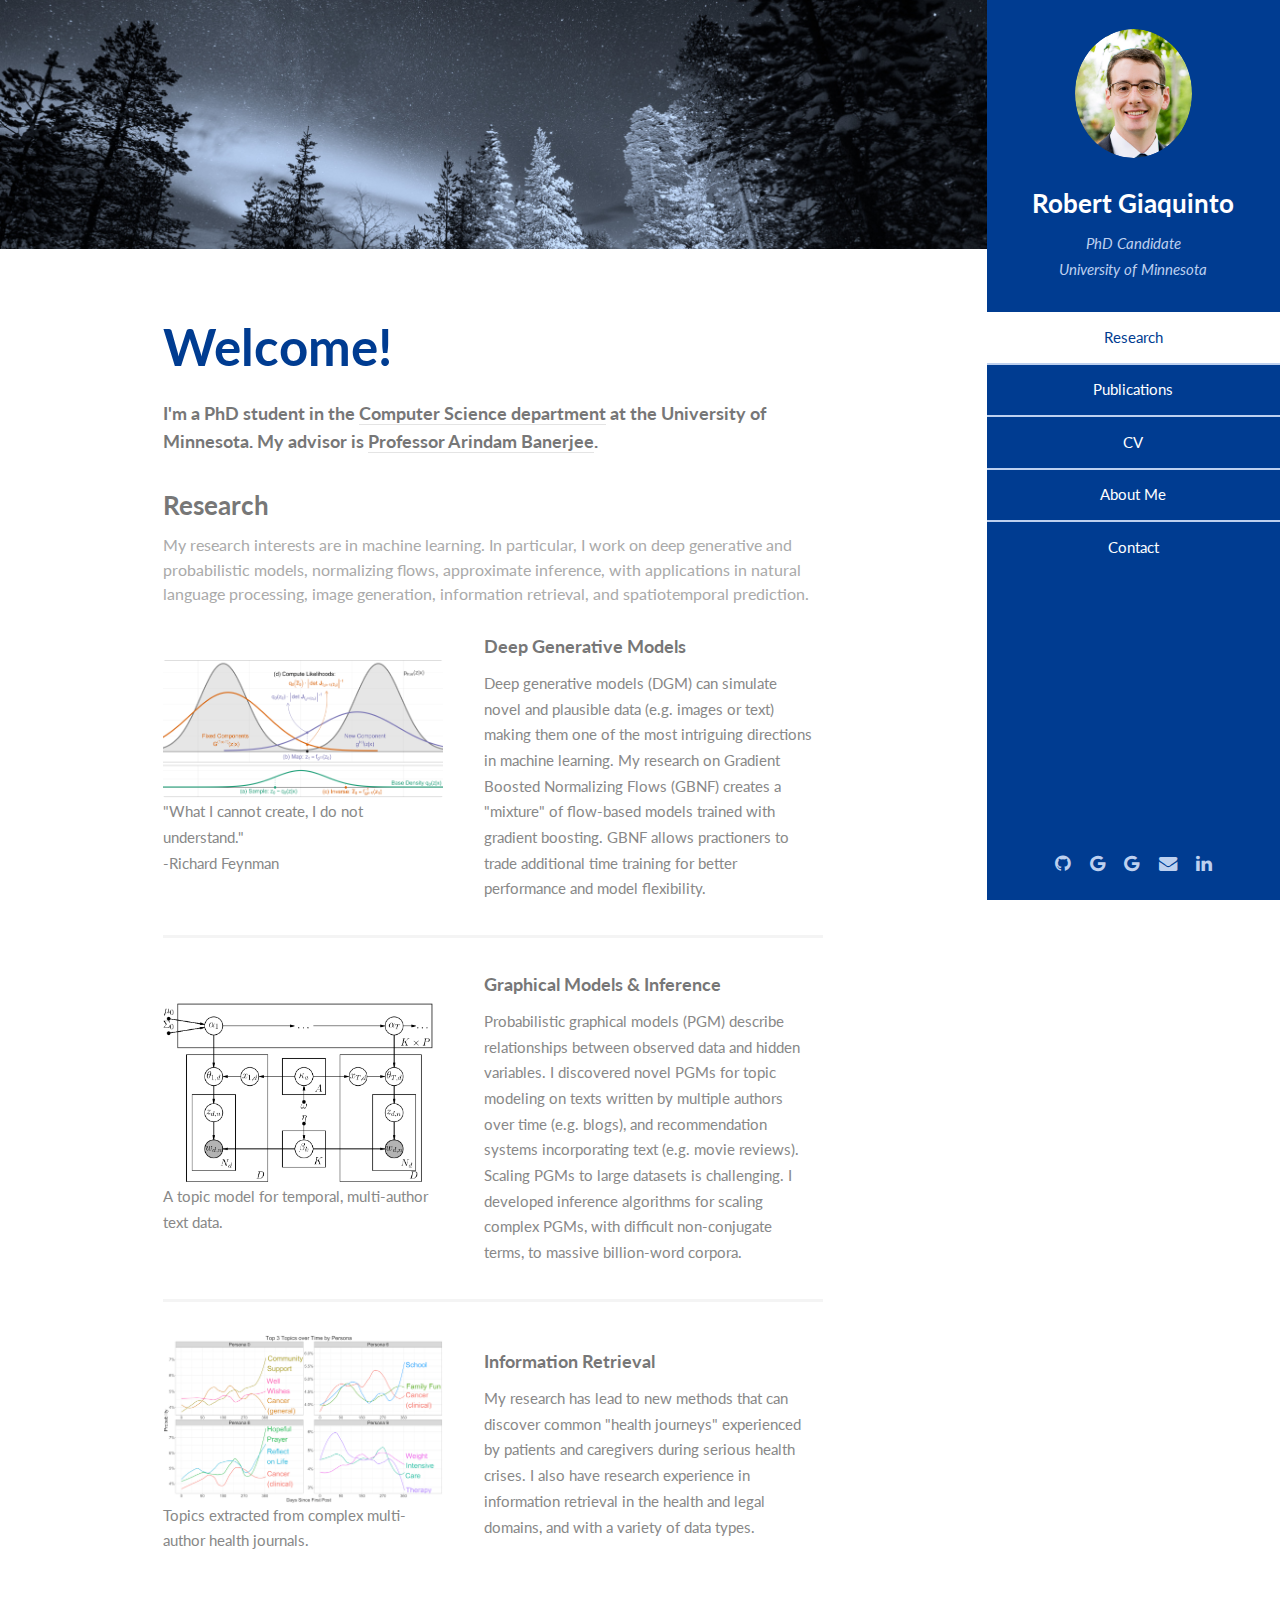
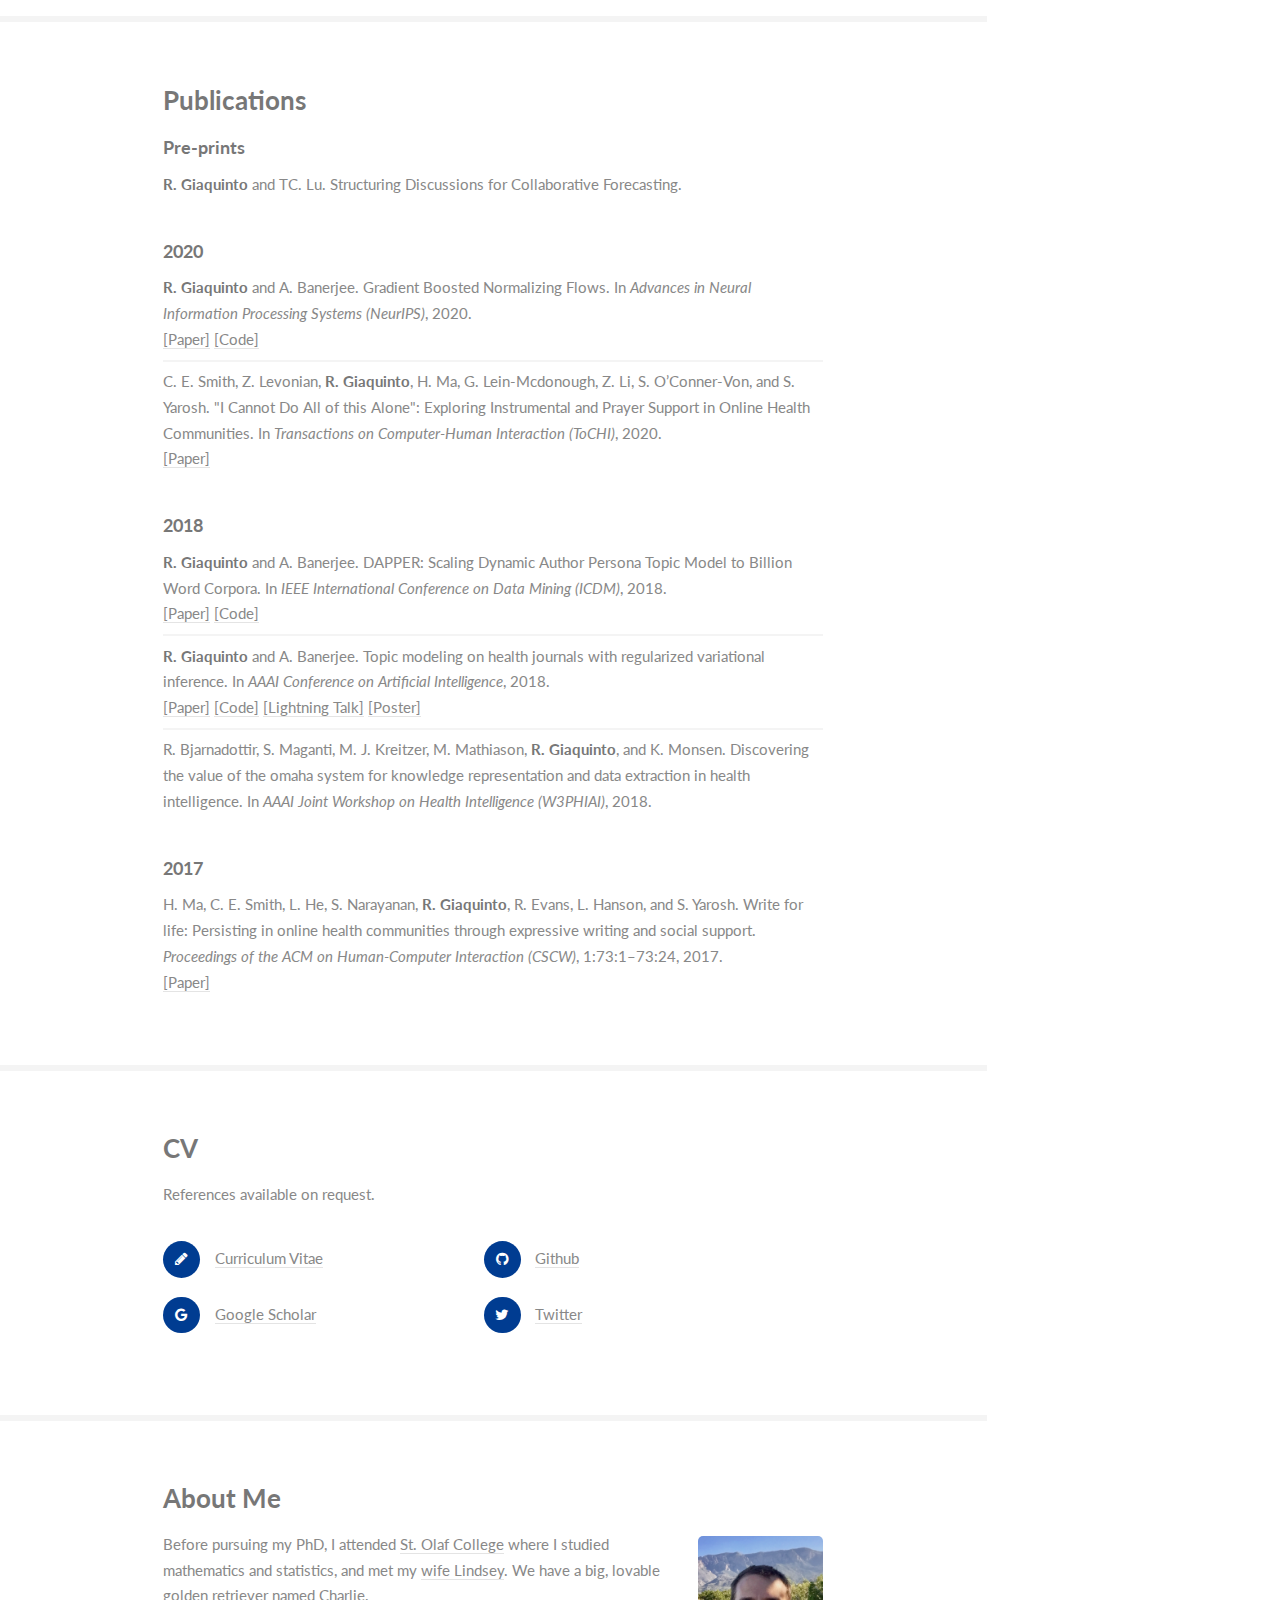
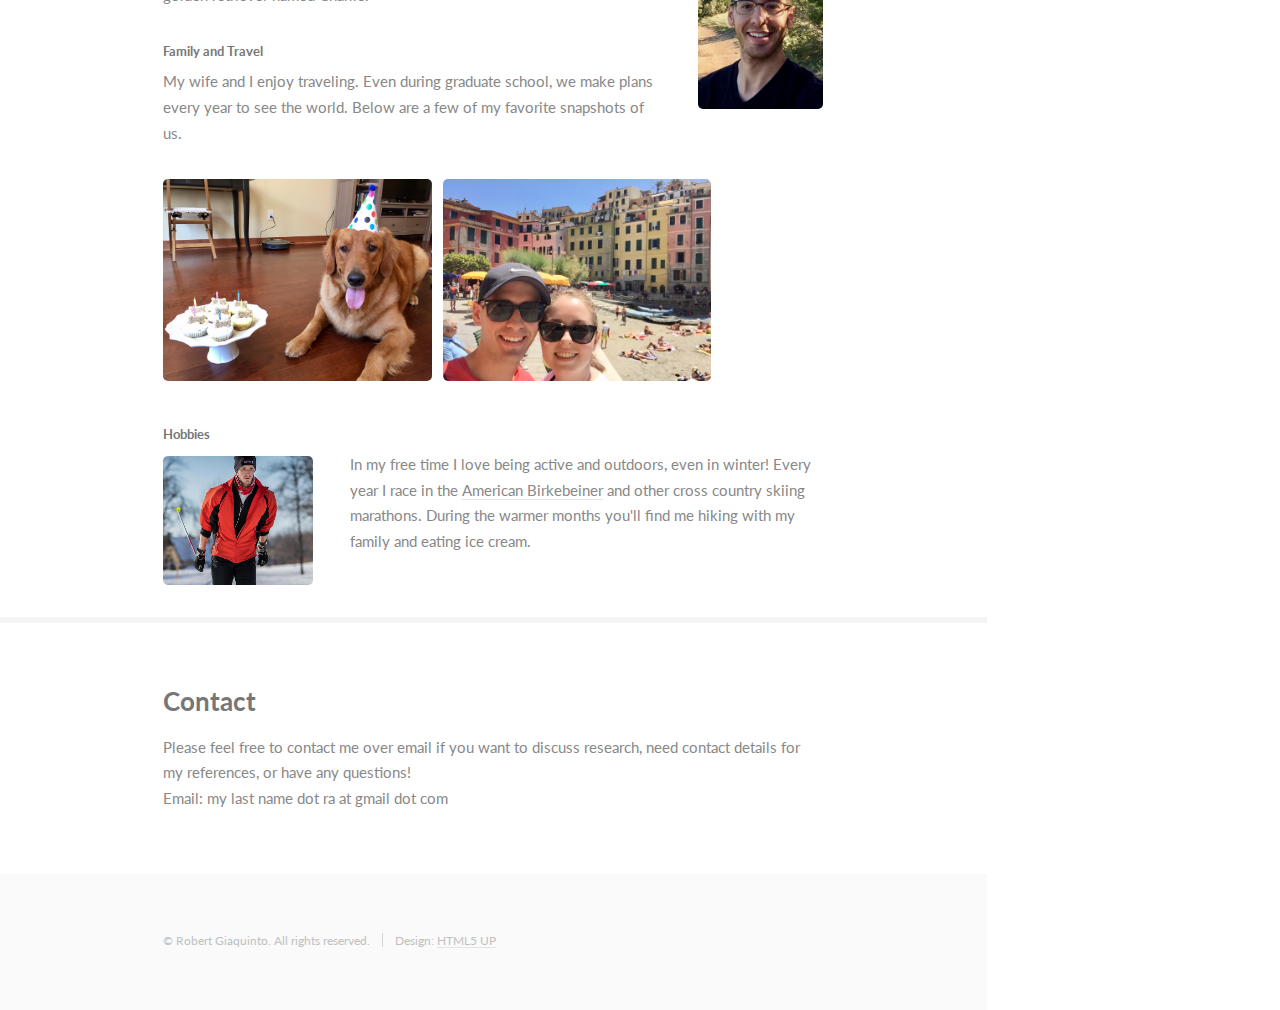
==== commit 17e73202: "Updated publications" ====
--- a/index.html
+++ b/index.html
@@ -34,6 +34,7 @@
 		<ul class="icons">
 			<li><a href="http://github.com/robert-giaquinto/" class="icon fa-github"><span class="label">Github</span></a></li>
 			<li><a href="https://scholar.google.com/citations?user=s7MpvDUAAAAJ&hl=en" class="icon fa-google"><span class="label">Scholar</span></a></li>
+			<li><a href="https://twitter.com/r_giaquinto" class="icon fa-google"><span class="label">Twitter</span></a></li>
 			<li><a href="mailto:giaquinto.ra@gmail.com" class="icon fa-envelope"><span class="label">Email</span></a></li>
 			<li><a href="https://www.linkedin.com/in/robert-giaquinto-b05a8a17/" class="icon fa-linkedin"><span class="label">Linkedin</span></a></li>
 		</ul>
@@ -56,14 +57,14 @@
 			<h2>Welcome!</h2>
 			<p>I'm a PhD student in the <a href="https://www.cs.umn.edu/">Computer Science department</a> at the University of Minnesota. My advisor is <a href="http://www-users.cs.umn.edu/~banerjee/">Professor Arindam Banerjee</a>. </p>
 			<h3>Research</h3>
-			<p>My research interests lie primarily in the intersection of machine learning and natural language processing. In particular, I'm interested in deep generative and probabilistic graphical models, normalizing flows, approximate inference, and information retrieval.</p>
+			<p>My research interests are in machine learning. In particular, I work on deep generative and probabilistic models, normalizing flows, approximate inference, with applications in natural language processing, image generation, information retrieval, and spatiotemporal prediction. </p>
 		</header>
 		<div class="features">
 			<article>
 				<a href="https://arxiv.org/abs/2002.11896" class="image"><img src="images/gbf2.png" alt="Gradient Boosted Flows" /><div class="caption">"What I cannot create, I do not understand."<br />-Richard Feynman</div></a>
 				<div class="inner">
 					<h4><!--[-->Deep Generative Models<!--]--></h4>
-					<p>Deep generative models (DGM) can simulate novel and plausible data (e.g. images or text) making them one of the most intriguing directions in machine learning. My research on Gradient Boosted Flows (GBF) increases the flexibility of the latent space learned by normalizing flow-based DGMs. GBF allows practioners to trade additional time training for better performance. </p>
+					<p>Deep generative models (DGM) can simulate novel and plausible data (e.g. images or text) making them one of the most intriguing directions in machine learning. My research on Gradient Boosted Normalizing Flows (GBNF) creates a "mixture" of flow-based models trained with gradient boosting. GBNF allows practioners to trade additional time training for better performance and model flexibility. </p>
 				</div>
 			</article>
 			<article>
@@ -93,19 +94,22 @@
 			<div class="col-12-xsmall">
 				<h4>Pre-prints</h4>
 				<ul class="alt">
-					<li><strong>R. Giaquinto</strong> and Arindam Banerjee. Gradient Boosted Flows. <br /> <a href="https://arxiv.org/abs/2002.11896">[PDF]</a> <a href="https://github.com/robert-giaquinto/ensemble-normalizing-flows">[Code]</a></li>
 					<li><strong>R. Giaquinto</strong> and TC. Lu. Structuring Discussions for Collaborative Forecasting.
-					<li>C. E. Smith, Z. Levonian, <strong>R. Giaquinto</strong>, H. Ma, G. Lein-Mcdonough, Z. Li, and S. Yarosh. "I Cannot Do All of this Alone": Pinpointing Socio-Technical Opportunities for Instrumental Support on Cancer Journeys</li>
+				</ul>
+				<h4>2020</h4>
+				<ul class="alt">
+					<li><strong>R. Giaquinto</strong> and A. Banerjee. Gradient Boosted Normalizing Flows. In <i>Advances in Neural Information Processing Systems (NeurIPS)</i>, 2020. <br /> <a href="https://arxiv.org/abs/2002.11896">[Paper]</a> <a href="https://github.com/robert-giaquinto/gradient-boosted-normalizing-flows">[Code]</a></li>
+					<li>C. E. Smith, Z. Levonian, <strong>R. Giaquinto</strong>, H. Ma, G. Lein-Mcdonough, Z. Li, S. O’Conner-Von, and S. Yarosh. "I Cannot Do All of this Alone": Exploring Instrumental and Prayer Support in Online Health Communities. In <i>Transactions on Computer-Human Interaction (ToCHI)</i>, 2020. <br /> <a href="https://dl.acm.org/doi/10.1145/3402855">[Paper]</a></li>
 				</ul>
 				<h4>2018</h4>
 				<ul class="alt">
-					<li><strong>R. Giaquinto</strong> and A. Banerjee. DAPPER: Scaling Dynamic Author Persona Topic Model to Billion Word Corpora. In <i>ICDM</i> 2018. <br /> <a href="https://arxiv.org/abs/1811.01931">[PDF]</a>  <a href="http://github.com/robert-giaquinto/dapper">[Code]</a></li>
-					<li><strong>R. Giaquinto</strong> and A. Banerjee. Topic modeling on health journals with regularized variational inference. In <i>AAAI</i>, 2018. <br /> <a href="https://arxiv.org/abs/1801.04958">[PDF]</a> <a href="http://github.com/robert-giaquinto/dynamic-author-persona-topic-model">[Code]</a> <a href="misc/dap_abstract.pdf">[Lightning Talk]</a> <a href="misc/dap_poster.pdf">[Poster]</a></li>
+					<li><strong>R. Giaquinto</strong> and A. Banerjee. DAPPER: Scaling Dynamic Author Persona Topic Model to Billion Word Corpora. In <i>IEEE International Conference on Data Mining (ICDM)</i>, 2018. <br /> <a href="https://arxiv.org/abs/1811.01931">[Paper]</a>  <a href="http://github.com/robert-giaquinto/dapper">[Code]</a></li>
+					<li><strong>R. Giaquinto</strong> and A. Banerjee. Topic modeling on health journals with regularized variational inference. In <i>AAAI Conference on Artificial Intelligence</i>, 2018. <br /> <a href="https://arxiv.org/abs/1801.04958">[Paper]</a> <a href="http://github.com/robert-giaquinto/dynamic-author-persona-topic-model">[Code]</a> <a href="misc/dap_abstract.pdf">[Lightning Talk]</a> <a href="misc/dap_poster.pdf">[Poster]</a></li>
 					<li>R. Bjarnadottir, S. Maganti, M. J. Kreitzer, M. Mathiason, <strong>R. Giaquinto</strong>, and K. Monsen. Discovering the value of the omaha system for knowledge representation and data extraction in health intelligence. In <i>AAAI Joint Workshop on Health Intelligence (W3PHIAI)</i>, 2018.</li>
 				</ul>
 				<h4>2017</h4>
 				<ul class="alt">
-					<li>H. Ma, C. E. Smith, L. He, S. Narayanan, <strong>R. Giaquinto</strong>, R. Evans, L. Hanson, and S. Yarosh. Write for life: Persisting in online health communities through expressive writing and social support. <i>Proceedings of the ACM on Human-Computer Interaction (CSCW)</i>, 1:73:1–73:24, 2017. <br /> <a href="https://grouplens.org/site-content/uploads/write-life-final.pdf">[PDF]</a></li>
+					<li>H. Ma, C. E. Smith, L. He, S. Narayanan, <strong>R. Giaquinto</strong>, R. Evans, L. Hanson, and S. Yarosh. Write for life: Persisting in online health communities through expressive writing and social support. <i>Proceedings of the ACM on Human-Computer Interaction (CSCW)</i>, 1:73:1–73:24, 2017. <br /> <a href="https://dl.acm.org/doi/10.1145/3134708?cid=99659230846">[Paper]</a></li>
 				</ul>
 			</div>
 		</div>
@@ -119,8 +123,9 @@
 			<p>References available on request.</p>
 			<ul class="feature-icons">
 				<li class="fa-pencil"><a href="http://www-users.cs.umn.edu/~smit7982/RAG.pdf">Curriculum Vitae</a></li>
-				<li class="fa-github"><a href="http://github.com/robert-giaquinto/">Github profile</a></li>
-				<li class="icon fa-google"><a href="https://scholar.google.com/citations?user=s7MpvDUAAAAJ&hl=en">Google Scholar profile</a></li>
+				<li class="fa-github"><a href="http://github.com/robert-giaquinto/">Github</a></li>
+				<li class="icon fa-google"><a href="https://scholar.google.com/citations?user=s7MpvDUAAAAJ&hl=en">Google Scholar</a></li>
+				<li class="fa-twitter"><a href="https://twitter.com/r_giaquinto">Twitter</a></li>
 			</ul>
 		</div>
 	</section>
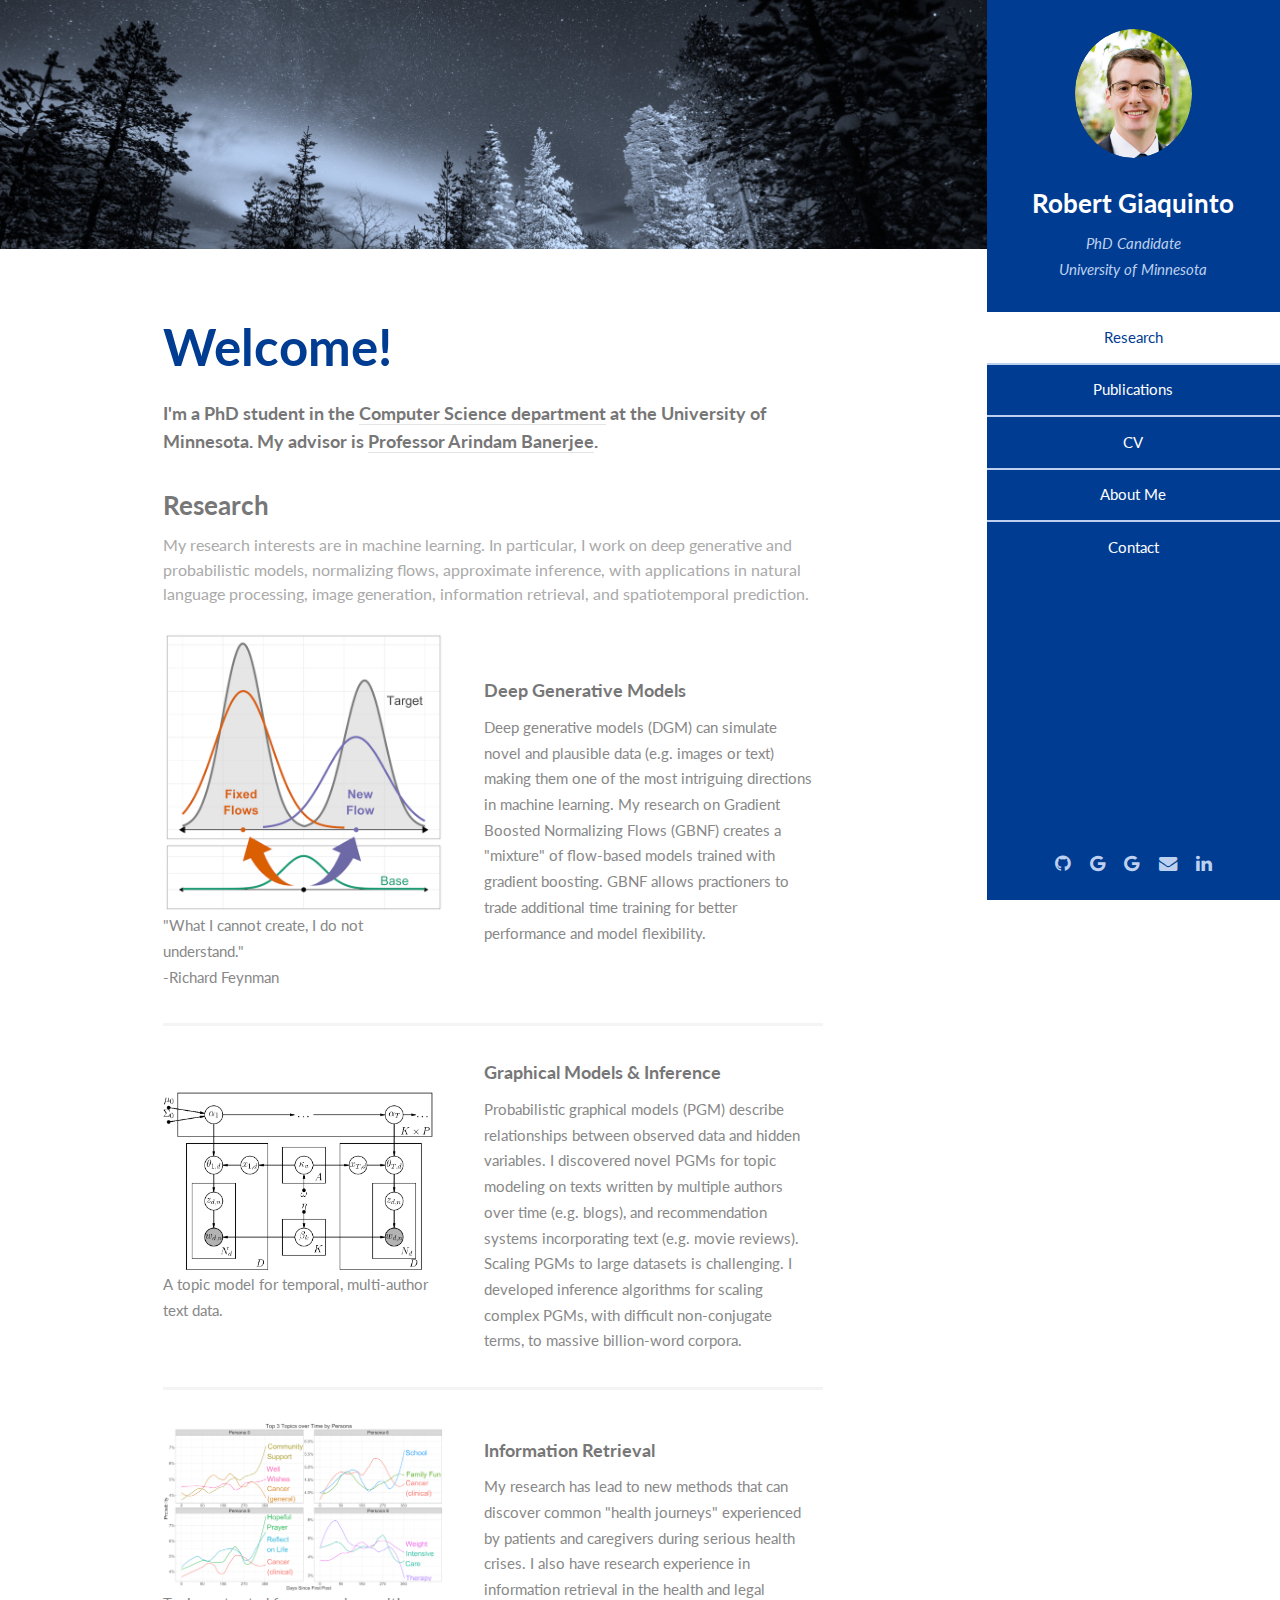
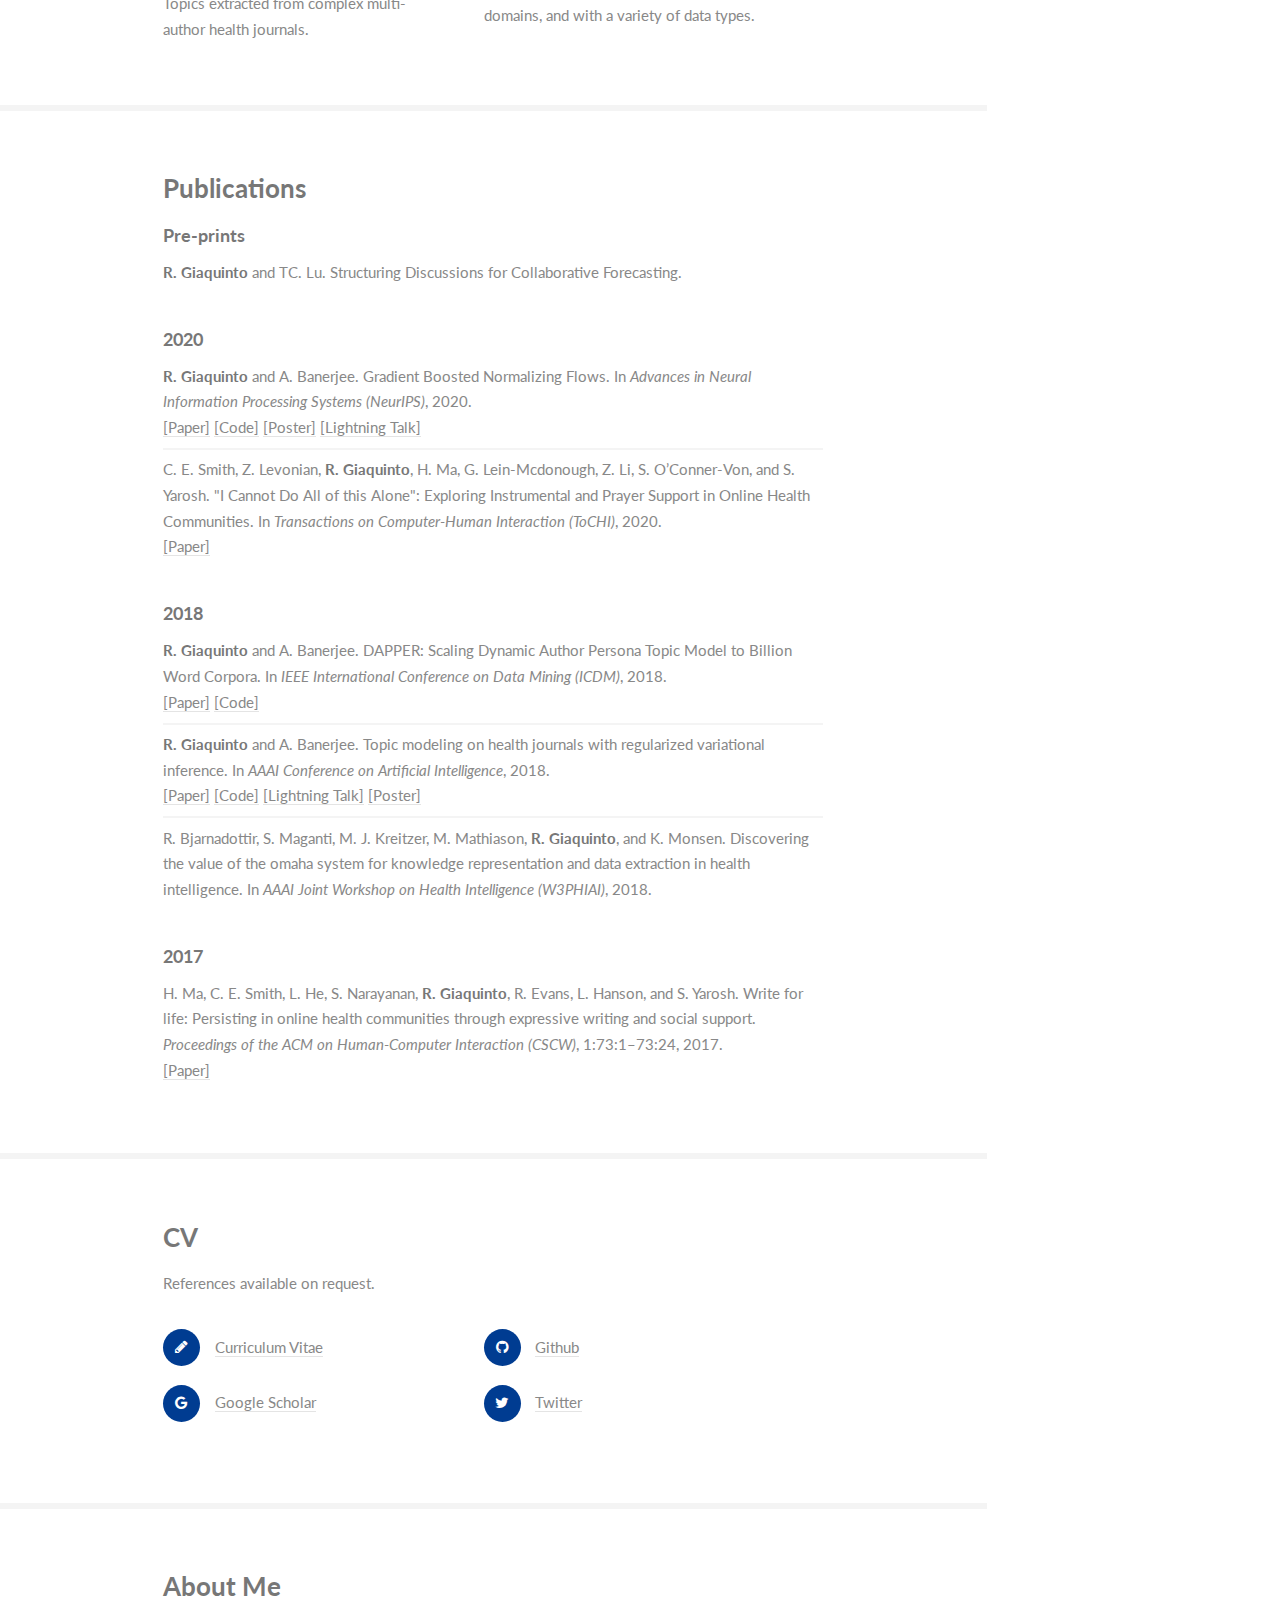
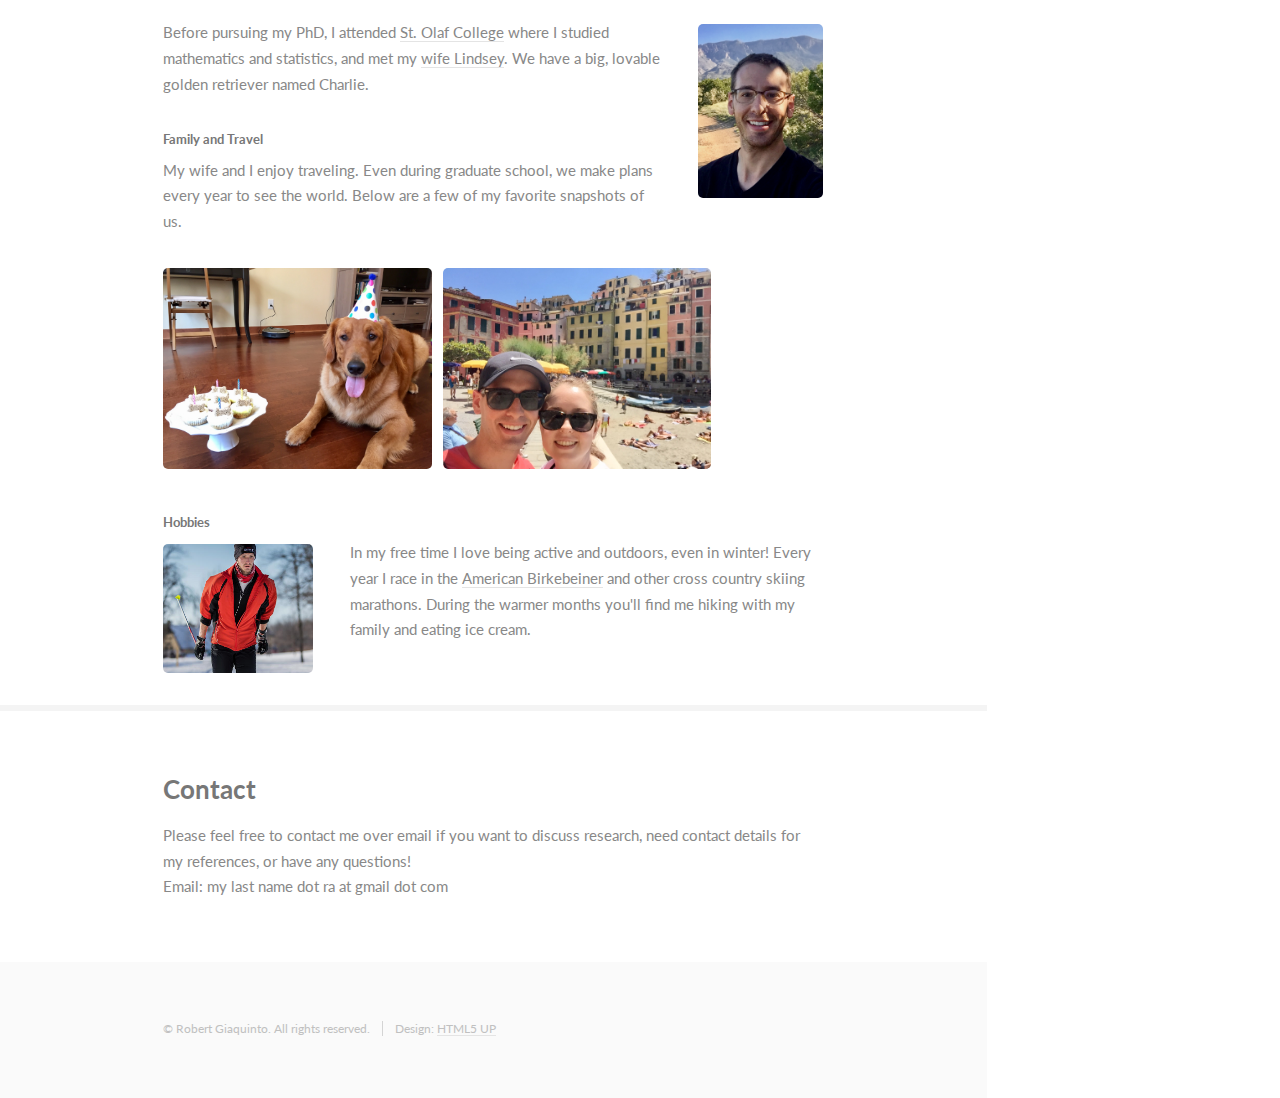
==== commit b097dc4a: "Added materials from NeurIPS 2020 paper" ====
--- a/index.html
+++ b/index.html
@@ -61,7 +61,7 @@
 		</header>
 		<div class="features">
 			<article>
-				<a href="https://arxiv.org/abs/2002.11896" class="image"><img src="images/gbf2.png" alt="Gradient Boosted Flows" /><div class="caption">"What I cannot create, I do not understand."<br />-Richard Feynman</div></a>
+				<a href="https://arxiv.org/abs/2002.11896" class="image"><img src="images/simple_gbnf.png" alt="Gradient Boosted Flows" /><div class="caption">"What I cannot create, I do not understand."<br />-Richard Feynman</div></a>
 				<div class="inner">
 					<h4><!--[-->Deep Generative Models<!--]--></h4>
 					<p>Deep generative models (DGM) can simulate novel and plausible data (e.g. images or text) making them one of the most intriguing directions in machine learning. My research on Gradient Boosted Normalizing Flows (GBNF) creates a "mixture" of flow-based models trained with gradient boosting. GBNF allows practioners to trade additional time training for better performance and model flexibility. </p>
@@ -98,7 +98,7 @@
 				</ul>
 				<h4>2020</h4>
 				<ul class="alt">
-					<li><strong>R. Giaquinto</strong> and A. Banerjee. Gradient Boosted Normalizing Flows. In <i>Advances in Neural Information Processing Systems (NeurIPS)</i>, 2020. <br /> <a href="https://arxiv.org/abs/2002.11896">[Paper]</a> <a href="https://github.com/robert-giaquinto/gradient-boosted-normalizing-flows">[Code]</a></li>
+					<li><strong>R. Giaquinto</strong> and A. Banerjee. Gradient Boosted Normalizing Flows. In <i>Advances in Neural Information Processing Systems (NeurIPS)</i>, 2020. <br /> <a href="https://arxiv.org/abs/2002.11896">[Paper]</a> <a href="https://github.com/robert-giaquinto/gradient-boosted-normalizing-flows">[Code]</a> <a href="misc/Poster_Gradient_Boosted_Normalizing_Flows.pdf">[Poster]</a> <a href="misc/Slides_Gradient_Boosted_Normalizing_Flows.pdf">[Lightning Talk]</a> </li>
 					<li>C. E. Smith, Z. Levonian, <strong>R. Giaquinto</strong>, H. Ma, G. Lein-Mcdonough, Z. Li, S. O’Conner-Von, and S. Yarosh. "I Cannot Do All of this Alone": Exploring Instrumental and Prayer Support in Online Health Communities. In <i>Transactions on Computer-Human Interaction (ToCHI)</i>, 2020. <br /> <a href="https://dl.acm.org/doi/10.1145/3402855">[Paper]</a></li>
 				</ul>
 				<h4>2018</h4>
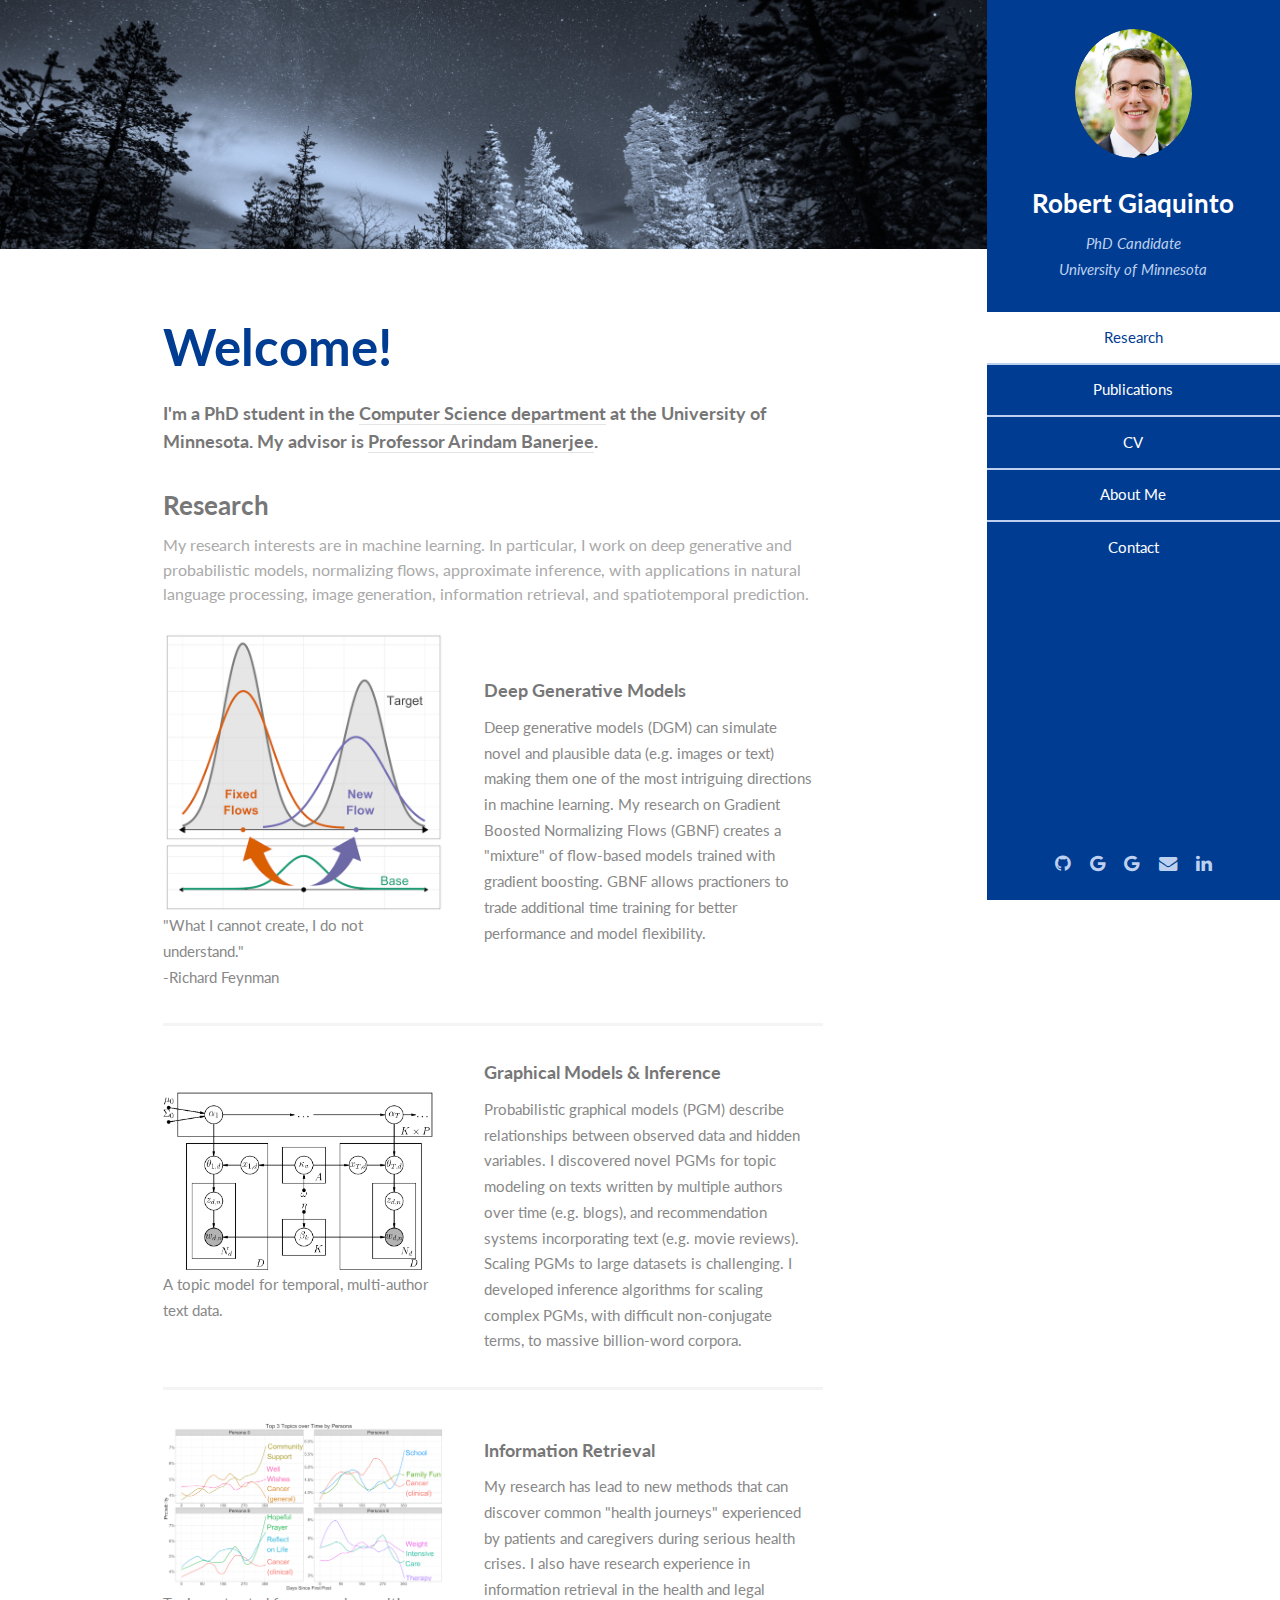
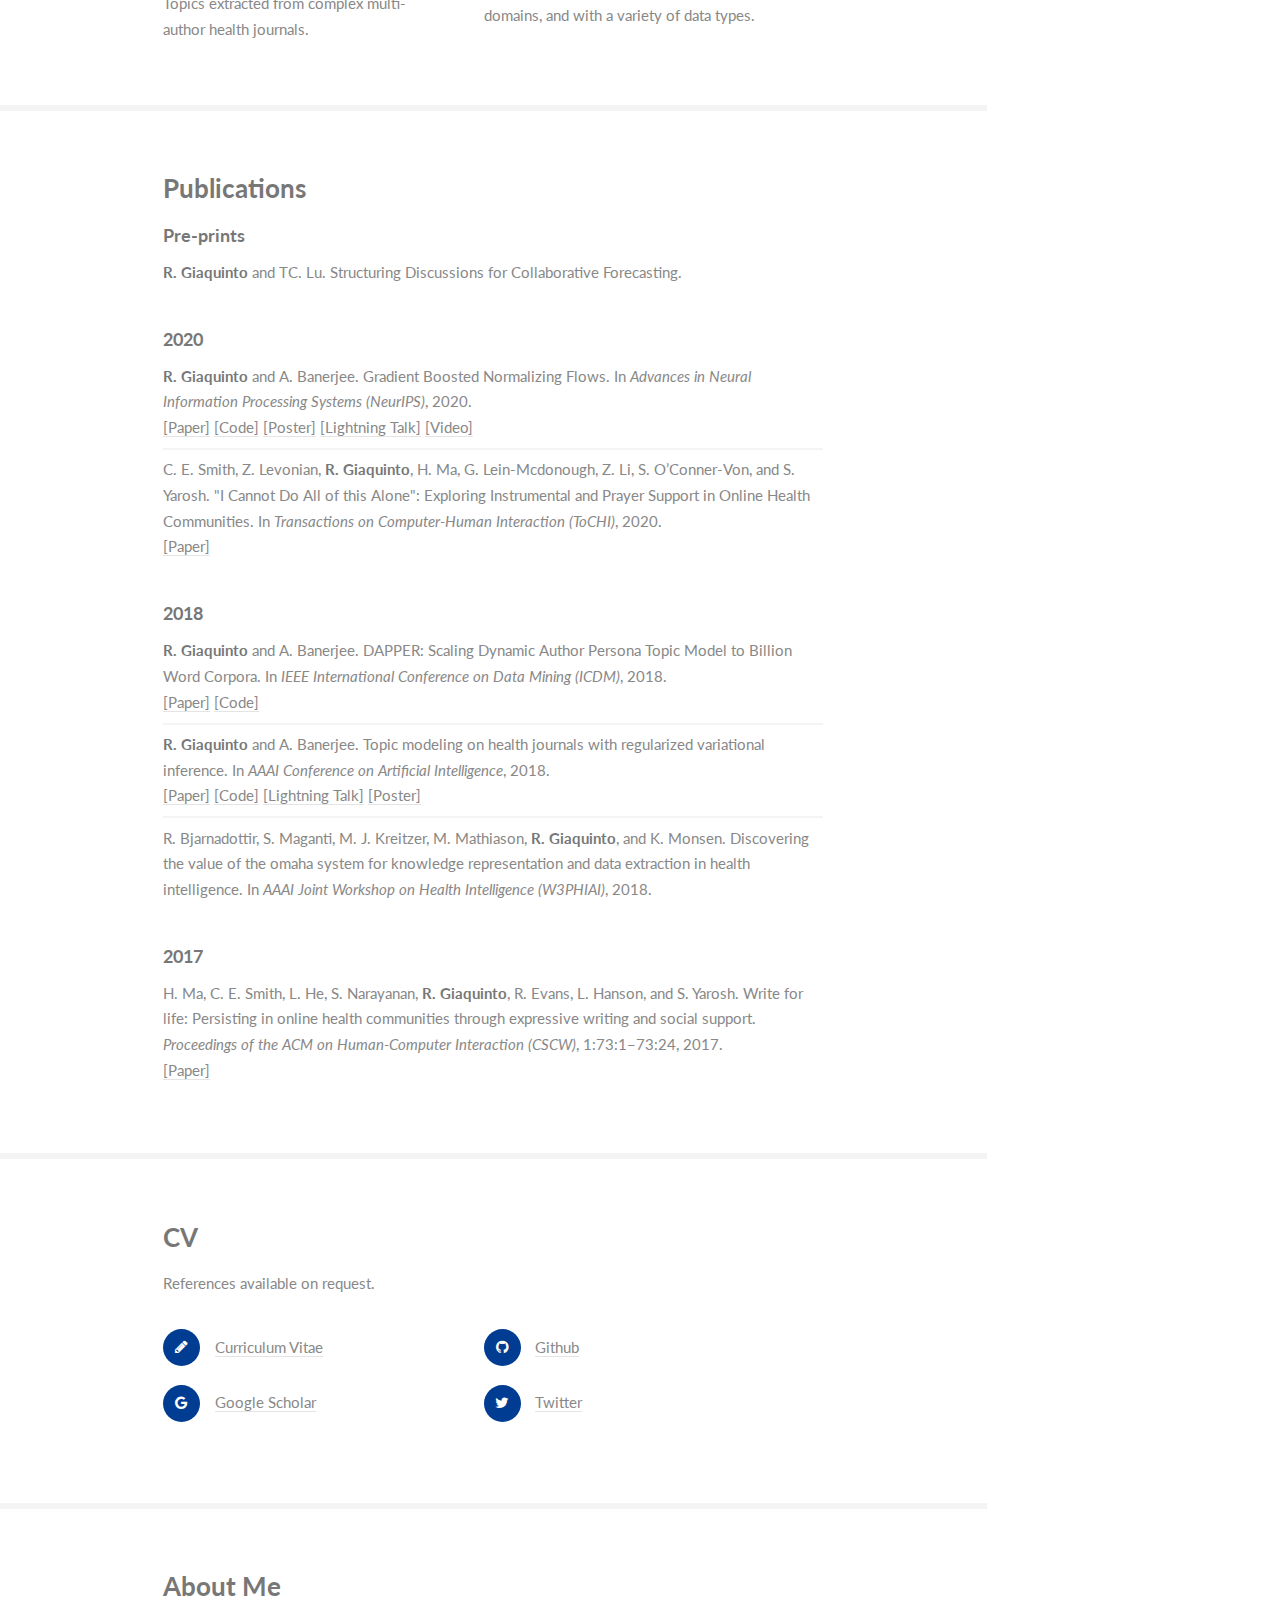
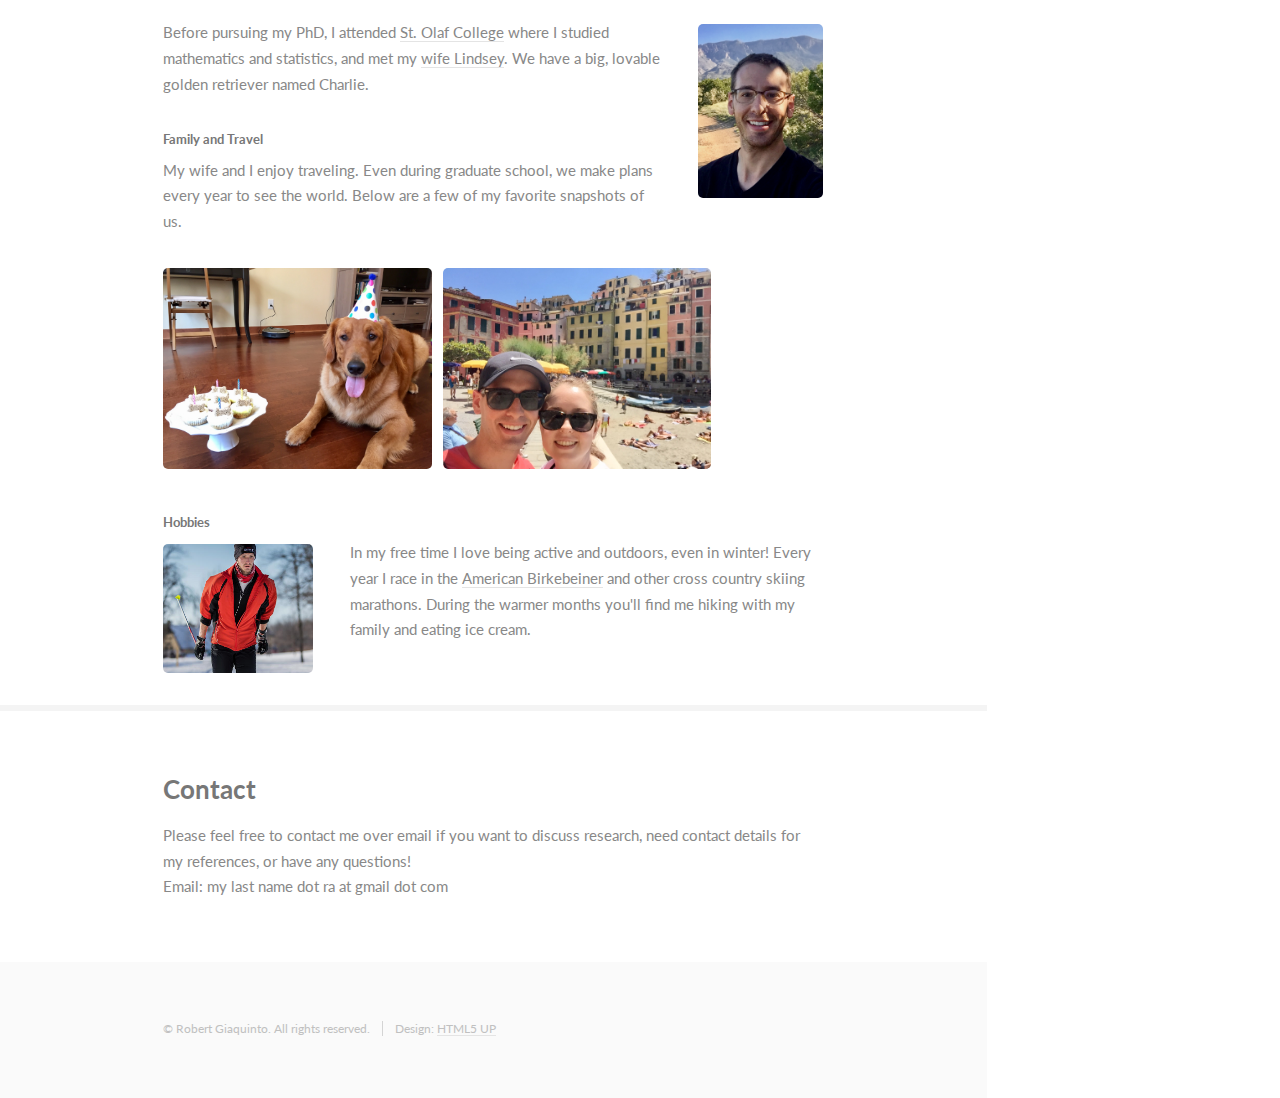
==== commit d7c47c55: "Added link to neurips video" ====
--- a/index.html
+++ b/index.html
@@ -61,7 +61,7 @@
 		</header>
 		<div class="features">
 			<article>
-				<a href="https://arxiv.org/abs/2002.11896" class="image"><img src="images/simple_gbnf.png" alt="Gradient Boosted Flows" /><div class="caption">"What I cannot create, I do not understand."<br />-Richard Feynman</div></a>
+				<a href="https://arxiv.org/abs/2002.11896" class="image"><img src="images/simple_gbnf.png" alt="Gradient Boosted Normalizing Flows" /><div class="caption">"What I cannot create, I do not understand."<br />-Richard Feynman</div></a>
 				<div class="inner">
 					<h4><!--[-->Deep Generative Models<!--]--></h4>
 					<p>Deep generative models (DGM) can simulate novel and plausible data (e.g. images or text) making them one of the most intriguing directions in machine learning. My research on Gradient Boosted Normalizing Flows (GBNF) creates a "mixture" of flow-based models trained with gradient boosting. GBNF allows practioners to trade additional time training for better performance and model flexibility. </p>
@@ -98,7 +98,7 @@
 				</ul>
 				<h4>2020</h4>
 				<ul class="alt">
-					<li><strong>R. Giaquinto</strong> and A. Banerjee. Gradient Boosted Normalizing Flows. In <i>Advances in Neural Information Processing Systems (NeurIPS)</i>, 2020. <br /> <a href="https://arxiv.org/abs/2002.11896">[Paper]</a> <a href="https://github.com/robert-giaquinto/gradient-boosted-normalizing-flows">[Code]</a> <a href="misc/Poster_Gradient_Boosted_Normalizing_Flows.pdf">[Poster]</a> <a href="misc/Slides_Gradient_Boosted_Normalizing_Flows.pdf">[Lightning Talk]</a> </li>
+					<li><strong>R. Giaquinto</strong> and A. Banerjee. Gradient Boosted Normalizing Flows. In <i>Advances in Neural Information Processing Systems (NeurIPS)</i>, 2020. <br /> <a href="https://arxiv.org/abs/2002.11896">[Paper]</a> <a href="https://github.com/robert-giaquinto/gradient-boosted-normalizing-flows">[Code]</a> <a href="misc/Poster_Gradient_Boosted_Normalizing_Flows.pdf">[Poster]</a> <a href="misc/Slides_Gradient_Boosted_Normalizing_Flows.pdf">[Lightning Talk]</a> <a href="https://slideslive.com/38937721/gradient-boosted-normalizing-flows">[Video]</a> </li>
 					<li>C. E. Smith, Z. Levonian, <strong>R. Giaquinto</strong>, H. Ma, G. Lein-Mcdonough, Z. Li, S. O’Conner-Von, and S. Yarosh. "I Cannot Do All of this Alone": Exploring Instrumental and Prayer Support in Online Health Communities. In <i>Transactions on Computer-Human Interaction (ToCHI)</i>, 2020. <br /> <a href="https://dl.acm.org/doi/10.1145/3402855">[Paper]</a></li>
 				</ul>
 				<h4>2018</h4>
